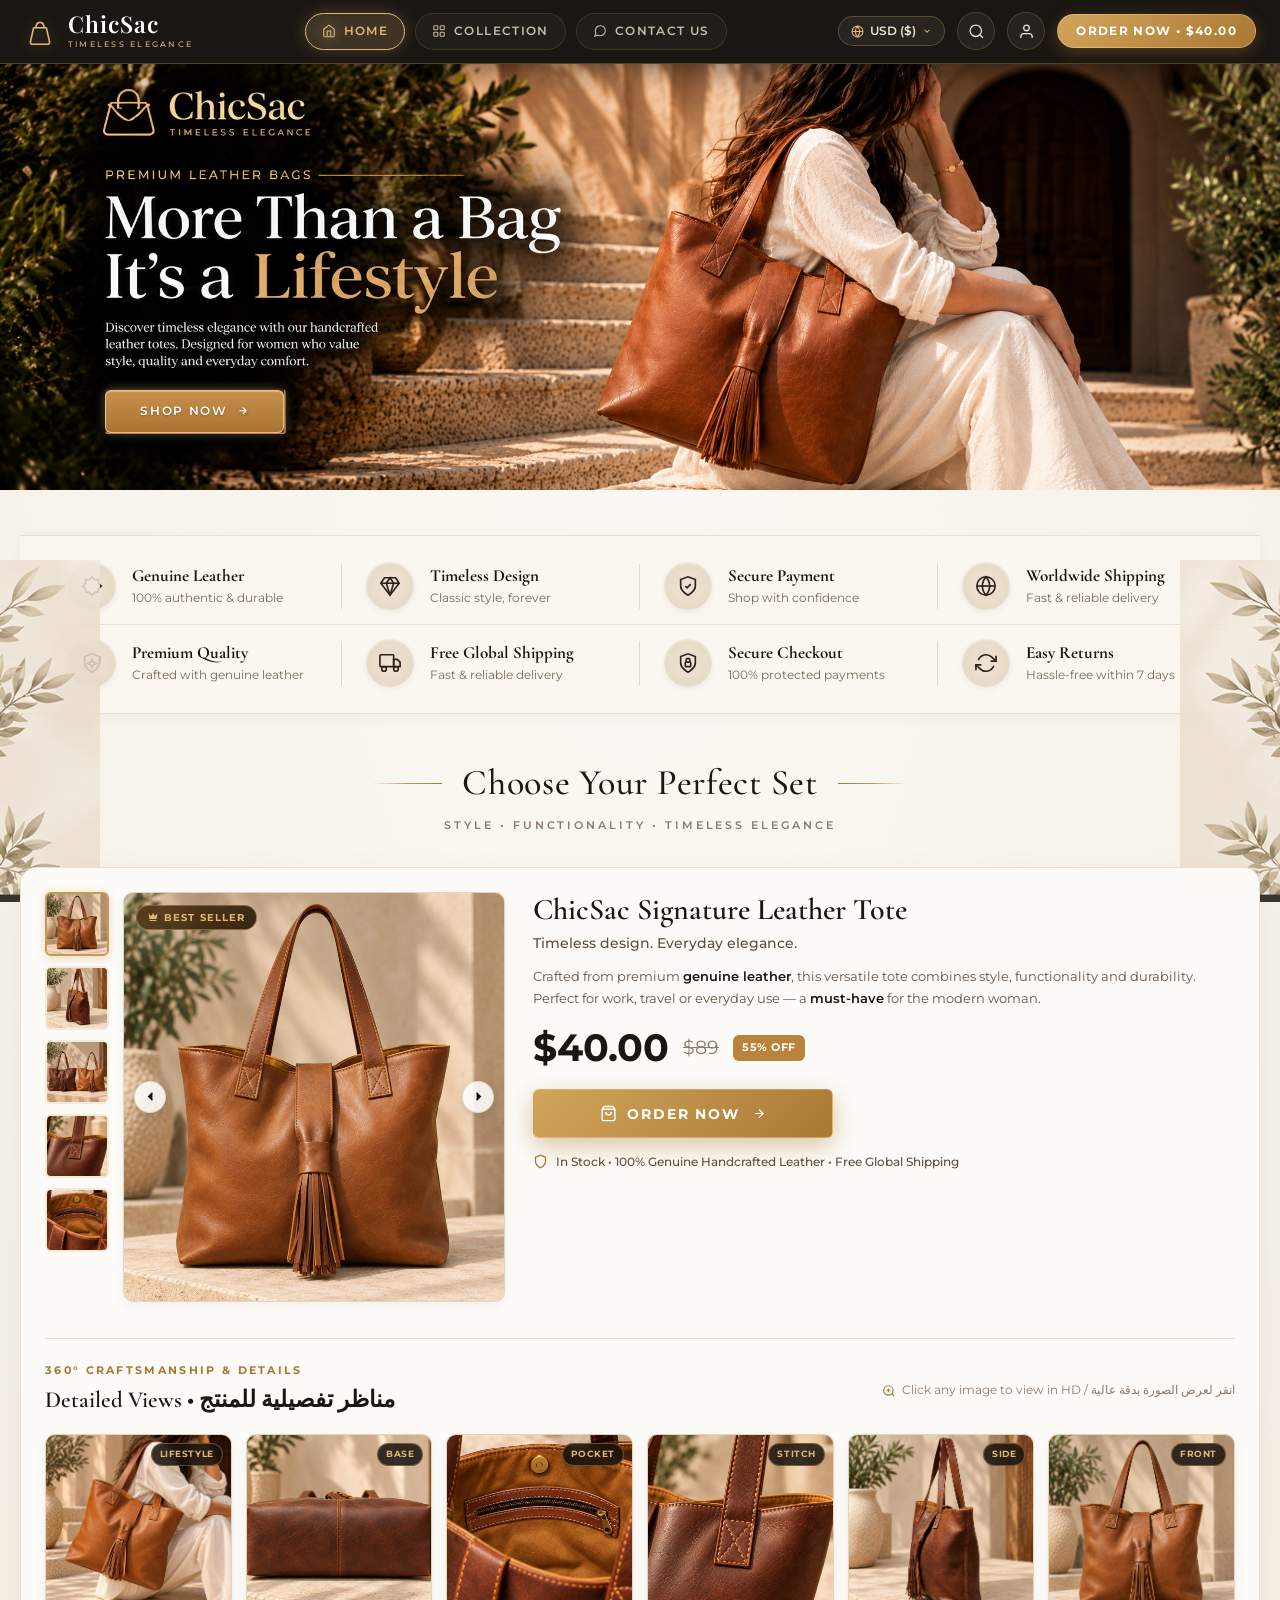
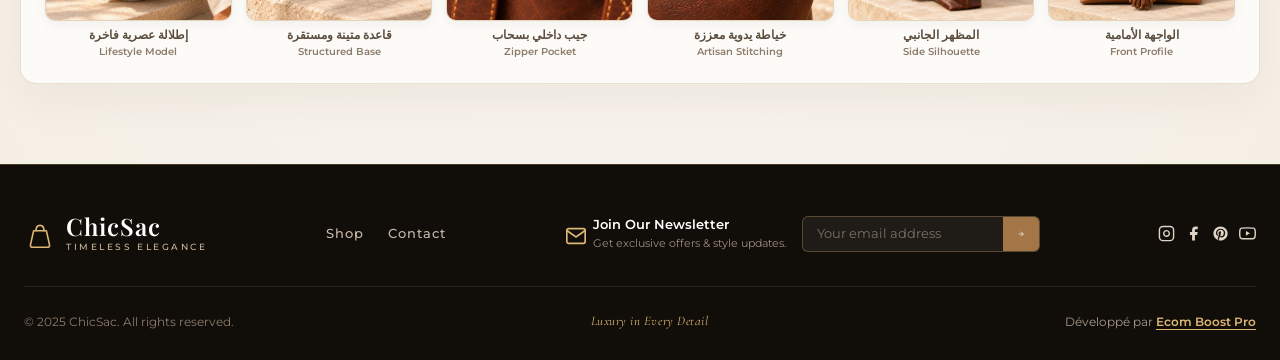
==== index.html @ 91bf0b3f "Remove cart icon, match original SHOP NOW button dimensions, and eliminate About from entire site" ====
<!DOCTYPE html>
<html lang="en">
<head>
  <meta charset="UTF-8">
  <meta name="viewport" content="width=device-width, initial-scale=1.0">
  <title>ChicSac — Timeless Elegance | Signature Leather Tote ($40)</title>
  <meta name="description" content="Discover timeless elegance with the ChicSac Signature Leather Tote for only $40. Handcrafted genuine leather, fast worldwide shipping, and premium luxury in every detail.">
  <link rel="stylesheet" href="css/style.css">
  <link rel="icon" href="data:image/svg+xml,<svg xmlns='http://www.w3.org/2000/svg' viewBox='0 0 24 24' fill='%23c69956'><path d='M16 11V7a4 4 0 0 0-8 0v4M5 9h14l1 12H4L5 9z'/></svg>">
</head>
<body>

  <!-- ==========================================
       ULTRA-LUXURIOUS TOP NAVIGATION BAR
       ========================================== -->
  <header class="luxury-top-navbar" id="luxury-top-navbar">
    <div class="navbar-inner-container">
      
      <!-- Left: Mobile Toggle & Brand Logo -->
      <div style="display: flex; align-items: center; gap: 14px;">
        <button type="button" class="nav-hamburger-btn" id="mobile-hamburger-btn" aria-label="Open Navigation Menu">
          <span></span>
          <span></span>
          <span></span>
        </button>

        <a href="index.html" class="nav-brand-wrap" aria-label="ChicSac - Home">
          <svg class="nav-brand-logo-svg" viewBox="0 0 40 40">
            <path d="M12 16 L8 34 C8 35.5 9 36.5 10.5 36.5 L29.5 36.5 C31 36.5 32 35.5 32 34 L28 16 Z" stroke-width="2" stroke-linejoin="round" />
            <path d="M15 16 C15 7, 25 7, 25 16" stroke-width="2" stroke-linecap="round" />
          </svg>
          <div class="nav-brand-text">
            <span class="nav-brand-title">ChicSac</span>
            <span class="nav-brand-subtitle">TIMELESS ELEGANCE</span>
          </div>
        </a>
      </div>

      <!-- Center: Main Navigation Links (Icon Tabs) -->
      <nav class="nav-menu-desktop" aria-label="Main Navigation">
        <a href="index.html" class="nav-tab-icon-item active" title="Home" aria-label="Home">
          <svg class="tab-icon-svg" viewBox="0 0 24 24"><path d="M3 9l9-7 9 7v11a2 2 0 0 1-2 2H5a2 2 0 0 1-2-2z"></path><polyline points="9 22 9 12 15 12 15 22"></polyline></svg>
          <span class="tab-icon-label">HOME</span>
        </a>
        <a href="#product-showcase" class="nav-tab-icon-item" title="Collection" aria-label="Collection">
          <svg class="tab-icon-svg" viewBox="0 0 24 24"><rect x="3" y="3" width="7" height="7" rx="1.5"></rect><rect x="14" y="3" width="7" height="7" rx="1.5"></rect><rect x="14" y="14" width="7" height="7" rx="1.5"></rect><rect x="3" y="14" width="7" height="7" rx="1.5"></rect></svg>
          <span class="tab-icon-label">COLLECTION</span>
        </a>
        <a href="contact.html" class="nav-tab-icon-item" title="Contact Us" aria-label="Contact Us">
          <svg class="tab-icon-svg" viewBox="0 0 24 24"><path d="M21 11.5a8.38 8.38 0 0 1-.9 3.8 8.5 8.5 0 0 1-7.6 4.7 8.38 8.38 0 0 1-3.8-.9L3 21l1.9-5.7a8.38 8.38 0 0 1-.9-3.8 8.5 8.5 0 0 1 4.7-7.6 8.38 8.38 0 0 1 3.8-.9h.5a8.48 8.48 0 0 1 8 8v.5z"></path></svg>
          <span class="tab-icon-label">CONTACT US</span>
        </a>
      </nav>

      <!-- Right: Utility Actions (All fully functioning) -->
      <div class="nav-actions-group">
        
        <!-- Currency Selector Dropdown -->
        <div class="currency-selector-wrap" id="currency-selector-container">
          <button type="button" class="currency-toggle-btn" id="currency-toggle-btn" aria-label="Select Currency">
            <svg viewBox="0 0 24 24"><circle cx="12" cy="12" r="10"></circle><line x1="2" y1="12" x2="22" y2="12"></line><path d="M12 2a15.3 15.3 0 0 1 4 10 15.3 15.3 0 0 1-4 10 15.3 15.3 0 0 1-4-10 15.3 15.3 0 0 1 4-10z"></path></svg>
            <span id="active-currency-text">USD ($)</span>
            <svg viewBox="0 0 24 24" style="width: 10px; height: 10px; stroke-width: 2.5;"><polyline points="6 9 12 15 18 9"></polyline></svg>
          </button>
          <div class="currency-dropdown-menu" id="currency-dropdown-menu">
            <button type="button" class="currency-option-item active" data-curr="USD" data-symbol="$" data-rate="1">
              <span>USD ($)</span>
              <span>$40.00</span>
            </button>
            <button type="button" class="currency-option-item" data-curr="EUR" data-symbol="€" data-rate="0.95">
              <span>EUR (€)</span>
              <span>€38.00</span>
            </button>
            <button type="button" class="currency-option-item" data-curr="GBP" data-symbol="£" data-rate="0.80">
              <span>GBP (£)</span>
              <span>£32.00</span>
            </button>
            <button type="button" class="currency-option-item" data-curr="AED" data-symbol="AED " data-rate="3.67">
              <span>AED (د.إ)</span>
              <span>150 AED</span>
            </button>
            <button type="button" class="currency-option-item" data-curr="SAR" data-symbol="SAR " data-rate="3.75">
              <span>SAR (ر.س)</span>
              <span>150 SAR</span>
            </button>
          </div>
        </div>

        <!-- Search Button -->
        <button type="button" class="nav-icon-btn" id="nav-search-btn" aria-label="Search Collection" title="Search Collection">
          <svg viewBox="0 0 24 24"><circle cx="11" cy="11" r="8"></circle><line x1="21" y1="21" x2="16.65" y2="16.65"></line></svg>
        </button>

        <!-- VIP Member / Account Button -->
        <button type="button" class="nav-icon-btn" id="nav-account-btn" aria-label="VIP Member Portal" title="VIP Member Portal">
          <svg viewBox="0 0 24 24"><path d="M20 21v-2a4 4 0 0 0-4-4H8a4 4 0 0 0-4 4v2"></path><circle cx="12" cy="7" r="4"></circle></svg>
        </button>

        <!-- Direct ORDER NOW CTA -->
        <button type="button" class="nav-cta-pill-btn" id="nav-order-cta-btn">
          <span>ORDER NOW &bull; <span class="nav-price-display">$40</span></span>
        </button>

      </div>
    </div>
  </header>

  <!-- ==========================================
       HERO & HEADER BANNER
       ========================================== -->
  <section class="hero-top-wrapper" id="hero-section">
    <!-- High-res Exact Reference Hero Display with Hotspots -->
    <div class="hero-banner-frame">
      <img src="assets/images/hero-banner.png?v=3" alt="ChicSac - More Than a Bag, It's a Lifestyle" class="hero-exact-img" id="hero-main-img">

      <!-- Interactive Hotspots Overlay -->
      <div class="hero-hotspots-container">
        
        <!-- Top Bar Hotspots -->
        <a href="index.html" class="hotspot hotspot-logo" aria-label="ChicSac Home"></a>
        <button type="button" class="hotspot hotspot-search" id="btn-search-trigger" aria-label="Search Collection"></button>
        <button type="button" class="hotspot hotspot-account" id="btn-account-trigger" aria-label="User Account"></button>
        <button type="button" class="hotspot hotspot-lang" id="lang-selector" aria-label="Language Selector"></button>

        <!-- Main CTA Button: Glowing Luxury Neon SHOP NOW Button (Matches exact original button size & proportions) -->
        <a href="#product-showcase" class="hero-neon-cta-btn" id="hero-shop-btn" aria-label="Shop Signature Leather Tote for $40">
          <span>SHOP NOW</span>
          <svg class="neon-btn-arrow" viewBox="0 0 24 24"><line x1="5" y1="12" x2="19" y2="12"></line><polyline points="12 5 19 12 12 19"></polyline></svg>
        </a>

        <!-- Carousel Nav Hotspots -->
        <button type="button" class="hotspot hotspot-prev" id="hero-prev" aria-label="Previous Hero Slide"></button>
        <button type="button" class="hotspot hotspot-next" id="hero-next" aria-label="Next Hero Slide"></button>

      </div>
    </div>

    <!-- Responsive Fallback for Mobile / Tablet (< 900px) -->
    <div class="hero-mobile-block">
      <!-- Mobile Top Bar -->
      <div class="mobile-top-bar">
        <div class="brand-logo-wrap">
          <svg class="logo-icon-svg" viewBox="0 0 40 40">
            <path d="M12 16 L8 34 C8 35.5 9 36.5 10.5 36.5 L29.5 36.5 C31 36.5 32 35.5 32 34 L28 16 Z" stroke-width="2" stroke-linejoin="round" />
            <path d="M15 16 C15 7, 25 7, 25 16" stroke-width="2" stroke-linecap="round" />
          </svg>
          <div class="brand-text-group">
            <span class="brand-name">ChicSac</span>
            <span class="brand-tagline">TIMELESS ELEGANCE</span>
          </div>
        </div>
        <button class="mobile-cart-btn" id="mobile-cart-trigger" aria-label="Cart">
          <svg viewBox="0 0 24 24" width="20" height="20" stroke="currentColor" fill="none" stroke-width="2">
            <path d="M6 2L3 6v14a2 2 0 0 0 2 2h14a2 2 0 0 0 2-2V6l-3-4z"></path>
            <line x1="3" y1="6" x2="21" y2="6"></line>
            <path d="M16 10a4 4 0 0 1-8 0"></path>
          </svg>
          <span class="mobile-cart-badge" id="mobile-cart-badge">0</span>
        </button>
      </div>

      <div class="mobile-hero-content">
        <span class="hero-badge-tag">PREMIUM LEATHER BAGS</span>
        <h1 class="hero-main-title">More Than a Bag<br>It's a <span>Lifestyle</span></h1>
        <p class="hero-description">Discover timeless elegance with our handcrafted leather totes. Designed for women who value style, quality and everyday comfort.</p>
        <a href="#product-showcase" class="hero-cta-btn">
          <span>SHOP NOW</span>
          <svg viewBox="0 0 24 24" fill="none" stroke="currentColor" width="16" height="16"><line x1="5" y1="12" x2="19" y2="12"></line><polyline points="12 5 19 12 12 19"></polyline></svg>
        </a>
      </div>
    </div>
  </section>

  <!-- ==========================================
       SECTION: CHOOSE YOUR PERFECT SET
       ========================================== -->
  <section class="product-section" id="product-showcase">
    
    <!-- 8 Trust Icons Showcase (Both Sets) Above Choose Your Perfect Set -->
    <div class="trust-bar-horizontal">
      <div class="trust-bar-grid">
        <!-- ROW 1: 4 Horizontal Strip Icons -->
        <!-- Item 1: Genuine Leather -->
        <div class="trust-col-item">
          <div class="trust-col-icon">
            <svg viewBox="0 0 24 24">
              <path d="M12 2L15 5H19V9L22 12L19 15V19H15L12 22L9 19H5V15L2 12L5 9V5H9L12 2Z"/>
            </svg>
          </div>
          <div class="trust-col-content">
            <span class="trust-col-title">Genuine Leather</span>
            <span class="trust-col-desc">100% authentic &amp; durable</span>
          </div>
        </div>

        <!-- Item 2: Timeless Design -->
        <div class="trust-col-item">
          <div class="trust-col-icon">
            <svg viewBox="0 0 24 24">
              <polygon points="6 3 18 3 22 9 12 22 2 9 6 3"/>
              <line x1="2" y1="9" x2="22" y2="9"/>
              <polyline points="12 22 8 9 12 3 16 9 12 22"/>
            </svg>
          </div>
          <div class="trust-col-content">
            <span class="trust-col-title">Timeless Design</span>
            <span class="trust-col-desc">Classic style, forever</span>
          </div>
        </div>

        <!-- Item 3: Secure Payment -->
        <div class="trust-col-item">
          <div class="trust-col-icon">
            <svg viewBox="0 0 24 24">
              <path d="M12 22s8-4 8-10V5l-8-3-8 3v7c0 6 8 10 8 10z"/>
              <path d="M9 12l2 2 4-4"/>
            </svg>
          </div>
          <div class="trust-col-content">
            <span class="trust-col-title">Secure Payment</span>
            <span class="trust-col-desc">Shop with confidence</span>
          </div>
        </div>

        <!-- Item 4: Worldwide Shipping -->
        <div class="trust-col-item">
          <div class="trust-col-icon">
            <svg viewBox="0 0 24 24">
              <circle cx="12" cy="12" r="10"/>
              <line x1="2" y1="12" x2="22" y2="12"/>
              <path d="M12 2a15.3 15.3 0 0 1 4 10 15.3 15.3 0 0 1-4 10 15.3 15.3 0 0 1-4-10 15.3 15.3 0 0 1 4-10z"/>
            </svg>
          </div>
          <div class="trust-col-content">
            <span class="trust-col-title">Worldwide Shipping</span>
            <span class="trust-col-desc">Fast &amp; reliable delivery</span>
          </div>
        </div>

        <!-- Divider line between Row 1 and Row 2 -->
        <div class="trust-bar-row-divider"></div>

        <!-- ROW 2: 4 Square Reference Icons -->
        <!-- Item 5: Premium Quality -->
        <div class="trust-col-item">
          <div class="trust-col-icon">
            <svg viewBox="0 0 24 24">
              <path d="M12 22s8-4 8-10V5l-8-3-8 3v7c0 6 8 10 8 10z"/>
              <path d="M12 8l1.5 3 3 1.5-3 1.5-1.5 3-1.5-3-3-1.5 3-1.5z"/>
            </svg>
          </div>
          <div class="trust-col-content">
            <span class="trust-col-title">Premium Quality</span>
            <span class="trust-col-desc">Crafted with genuine leather</span>
          </div>
        </div>

        <!-- Item 6: Free Global Shipping -->
        <div class="trust-col-item">
          <div class="trust-col-icon">
            <svg viewBox="0 0 24 24">
              <rect x="1" y="3" width="15" height="13" rx="1"/>
              <polygon points="16 8 20 8 23 11 23 16 16 16 16 8"/>
              <circle cx="5.5" cy="18.5" r="2.5"/>
              <circle cx="18.5" cy="18.5" r="2.5"/>
            </svg>
          </div>
          <div class="trust-col-content">
            <span class="trust-col-title">Free Global Shipping</span>
            <span class="trust-col-desc">Fast &amp; reliable delivery</span>
          </div>
        </div>

        <!-- Item 7: Secure Checkout -->
        <div class="trust-col-item">
          <div class="trust-col-icon">
            <svg viewBox="0 0 24 24">
              <path d="M12 22s8-4 8-10V5l-8-3-8 3v7c0 6 8 10 8 10z"/>
              <rect x="9" y="11" width="6" height="5" rx="1"/>
              <path d="M10 11V9a2 2 0 0 1 4 0v2"/>
            </svg>
          </div>
          <div class="trust-col-content">
            <span class="trust-col-title">Secure Checkout</span>
            <span class="trust-col-desc">100% protected payments</span>
          </div>
        </div>

        <!-- Item 8: Easy Returns -->
        <div class="trust-col-item">
          <div class="trust-col-icon">
            <svg viewBox="0 0 24 24">
              <polyline points="23 4 23 10 17 10"/>
              <polyline points="1 20 1 14 7 14"/>
              <path d="M3.51 9a9 9 0 0 1 14.85-3.36L23 10M1 14l4.64 4.36A9 9 0 0 0 20.49 15"/>
            </svg>
          </div>
          <div class="trust-col-content">
            <span class="trust-col-title">Easy Returns</span>
            <span class="trust-col-desc">Hassle-free within 7 days</span>
          </div>
        </div>

      </div>
    </div>

    <!-- Botanical Olive Branches Framing the Section -->
    <img src="assets/images/leaves-left.png" alt="" class="botanical-decor botanical-left" aria-hidden="true">
    <img src="assets/images/leaves-right.png" alt="" class="botanical-decor botanical-right" aria-hidden="true">

    <div class="section-container">
      
      <!-- Section Header -->
      <div class="section-header-wrap">
        <div class="section-title-line-group">
          <div class="gold-dec-line left"></div>
          <h2 class="section-title">Choose Your Perfect Set</h2>
          <div class="gold-dec-line right"></div>
        </div>
        <p class="section-subtitle-tag">STYLE • FUNCTIONALITY • TIMELESS ELEGANCE</p>
      </div>

      <!-- Main Showcase Container Box -->
      <div class="showcase-box" id="product-order">
        
        <!-- ==============================================
             COLUMN 1: PRODUCT GALLERY
             ============================================== -->
        <div class="gallery-column">
          <!-- Vertical Thumbnail Column (5 items) -->
          <div class="thumbnail-strip" id="thumbnail-strip">
            <div class="thumb-item active" data-img="assets/images/bag-front.jpg" data-index="0" title="Cognac Tan - Front View">
              <img src="assets/images/bag-front.jpg" alt="Front view of ChicSac Leather Tote">
            </div>
            <div class="thumb-item" data-img="assets/images/bag-side.jpg" data-index="1" title="Side Profile">
              <img src="assets/images/bag-side.jpg" alt="Side profile of ChicSac Leather Tote">
            </div>
            <div class="thumb-item" data-img="assets/images/bag-colors.jpg" data-index="2" title="Both Color Options">
              <img src="assets/images/bag-colors.jpg" alt="Vintage Brown &amp; Cognac Tan bags">
            </div>
            <div class="thumb-item" data-img="assets/images/bag-stitch-detail.jpg" data-index="3" title="Stitching Detail">
              <img src="assets/images/bag-stitch-detail.jpg" alt="Reinforced hand stitching detail">
            </div>
            <div class="thumb-item" data-img="assets/images/bag-interior-pocket.jpg" data-index="4" title="Interior Zipper Pocket">
              <img src="assets/images/bag-interior-pocket.jpg" alt="Interior compartment and zipper pocket">
            </div>
          </div>

          <!-- Main Product Display -->
          <div class="main-img-display-frame">
            <div class="best-seller-badge">
              <svg viewBox="0 0 24 24">
                <path d="M5 16L3 5l5.5 5L12 4l3.5 6L21 5l-2 11H5zm14 3c0 .6-.4 1-1 1H6c-.6 0-1-.4-1-1v-1h14v1z"/>
              </svg>
              <span>BEST SELLER</span>
            </div>

            <!-- Interactive Zoom / Lightbox Trigger -->
            <img src="assets/images/bag-front.jpg" alt="ChicSac Signature Leather Tote" class="main-product-img" id="main-product-image">

            <!-- Nav Arrows -->
            <button class="gallery-arrow-btn prev" id="gallery-prev" aria-label="Previous Photo">
              <svg viewBox="0 0 24 24"><polyline points="15 18 9 12 15 6"></polyline></svg>
            </button>
            <button class="gallery-arrow-btn next" id="gallery-next" aria-label="Next Photo">
              <svg viewBox="0 0 24 24"><polyline points="9 18 15 12 9 6"></polyline></svg>
            </button>

            <!-- Dots Indicator -->
            <div class="gallery-dots-bar" id="gallery-dots">
              <span class="gallery-dot active" data-index="0"></span>
              <span class="gallery-dot" data-index="1"></span>
              <span class="gallery-dot" data-index="2"></span>
              <span class="gallery-dot" data-index="3"></span>
              <span class="gallery-dot" data-index="4"></span>
            </div>
          </div>
        </div>

        <!-- ==============================================
             COLUMN 2: PRODUCT DETAILS & FEATURES
             ============================================== -->
        <div class="details-column">
          <h1 class="product-title">ChicSac Signature Leather Tote</h1>
          <p class="product-subtitle">Timeless design. Everyday elegance.</p>
          
          <p class="product-desc">
            Crafted from premium <strong>genuine leather</strong>, this versatile tote combines style, functionality and durability. Perfect for work, travel or everyday use — a <strong>must-have</strong> for the modern woman.
          </p>

          <!-- Price Row -->
          <div class="price-row-box">
            <span class="price-main" id="display-price">$40</span>
            <span class="price-original">$89</span>
            <span class="discount-pill">55% OFF</span>
          </div>

          <!-- Order CTA Button -->
          <button class="order-btn-primary" id="open-order-modal-btn">
            <svg viewBox="0 0 24 24">
              <path d="M6 2L3 6v14a2 2 0 0 0 2 2h14a2 2 0 0 0 2-2V6l-3-4z"></path>
              <line x1="3" y1="6" x2="21" y2="6"></line>
              <path d="M16 10a4 4 0 0 1-8 0"></path>
            </svg>
            <span>ORDER NOW</span>
            <svg viewBox="0 0 24 24" fill="none" stroke="currentColor" style="width: 14px; margin-left: 2px;">
              <line x1="5" y1="12" x2="19" y2="12"></line>
              <polyline points="12 5 19 12 12 19"></polyline>
            </svg>
          </button>

          <div class="order-reassurance-row">
            <svg viewBox="0 0 24 24" width="14" height="14" stroke="currentColor" fill="none" stroke-width="2"><path d="M12 22s8-4 8-10V5l-8-3-8 3v7c0 6 8 10 8 10z"></path></svg>
            <span>In Stock &bull; 100% Genuine Handcrafted Leather &bull; Free Global Shipping</span>
          </div>
        </div>

        <!-- ==============================================
             BOTTOM STRIP: 6 DETAILED VIEWS (RIGHT TO LEFT)
             ============================================== -->
        <div class="detailed-views-bottom-strip" id="detailed-views-strip">
          <div class="detailed-views-header">
            <div class="views-title-group">
              <span class="views-eyebrow">360° CRAFTSMANSHIP &amp; DETAILS</span>
              <h3 class="views-heading">Detailed Views &bull; مناظر تفصيلية للمنتج</h3>
            </div>
            <div class="views-instruction">
              <svg viewBox="0 0 24 24"><circle cx="11" cy="11" r="8"></circle><line x1="21" y1="21" x2="16.65" y2="16.65"></line><line x1="11" y1="8" x2="11" y2="14"></line><line x1="8" y1="11" x2="14" y2="11"></line></svg>
              <span>Click any image to view in HD / انقر لعرض الصورة بدقة عالية</span>
            </div>
          </div>

          <div class="detailed-views-grid" id="detailed-views-grid" dir="rtl">
            
            <!-- View 1: Front View (Rightmost in RTL) -->
            <div class="detail-view-card" data-img="assets/images/bag-front.jpg" data-title="Front View">
              <div class="detail-view-img-box">
                <img src="assets/images/bag-front.jpg" alt="ChicSac Front View" loading="lazy">
                <div class="detail-view-badge">Front</div>
                <div class="detail-hover-action">
                  <svg viewBox="0 0 24 24"><circle cx="11" cy="11" r="8"></circle><line x1="21" y1="21" x2="16.65" y2="16.65"></line><line x1="11" y1="8" x2="11" y2="14"></line><line x1="8" y1="11" x2="14" y2="11"></line></svg>
                </div>
              </div>
              <span class="detail-view-caption">الواجهة الأمامية<br><span style="font-size: 10px; color: var(--text-muted);">Front Profile</span></span>
            </div>

            <!-- View 2: Side Profile -->
            <div class="detail-view-card" data-img="assets/images/bag-side.jpg" data-title="Side Profile">
              <div class="detail-view-img-box">
                <img src="assets/images/bag-side.jpg" alt="ChicSac Side Profile" loading="lazy">
                <div class="detail-view-badge">Side</div>
                <div class="detail-hover-action">
                  <svg viewBox="0 0 24 24"><circle cx="11" cy="11" r="8"></circle><line x1="21" y1="21" x2="16.65" y2="16.65"></line><line x1="11" y1="8" x2="11" y2="14"></line><line x1="8" y1="11" x2="14" y2="11"></line></svg>
                </div>
              </div>
              <span class="detail-view-caption">المظهر الجانبي<br><span style="font-size: 10px; color: var(--text-muted);">Side Silhouette</span></span>
            </div>

            <!-- View 3: Reinforced Stitching -->
            <div class="detail-view-card" data-img="assets/images/bag-stitch-detail.jpg" data-title="Stitching Detail">
              <div class="detail-view-img-box">
                <img src="assets/images/bag-stitch-detail.jpg" alt="Reinforced Stitching Detail" loading="lazy">
                <div class="detail-view-badge">Stitch</div>
                <div class="detail-hover-action">
                  <svg viewBox="0 0 24 24"><circle cx="11" cy="11" r="8"></circle><line x1="21" y1="21" x2="16.65" y2="16.65"></line><line x1="11" y1="8" x2="11" y2="14"></line><line x1="8" y1="11" x2="14" y2="11"></line></svg>
                </div>
              </div>
              <span class="detail-view-caption">خياطة يدوية معززة<br><span style="font-size: 10px; color: var(--text-muted);">Artisan Stitching</span></span>
            </div>

            <!-- View 4: Interior Zipper Pocket -->
            <div class="detail-view-card" data-img="assets/images/bag-interior-pocket.jpg" data-title="Interior Pocket">
              <div class="detail-view-img-box">
                <img src="assets/images/bag-interior-pocket.jpg" alt="Interior Zipper Pocket" loading="lazy">
                <div class="detail-view-badge">Pocket</div>
                <div class="detail-hover-action">
                  <svg viewBox="0 0 24 24"><circle cx="11" cy="11" r="8"></circle><line x1="21" y1="21" x2="16.65" y2="16.65"></line><line x1="11" y1="8" x2="11" y2="14"></line><line x1="8" y1="11" x2="14" y2="11"></line></svg>
                </div>
              </div>
              <span class="detail-view-caption">جيب داخلي بسحاب<br><span style="font-size: 10px; color: var(--text-muted);">Zipper Pocket</span></span>
            </div>

            <!-- View 5: Solid Structured Bottom -->
            <div class="detail-view-card" data-img="assets/images/bag-bottom.jpg" data-title="Structured Bottom">
              <div class="detail-view-img-box">
                <img src="assets/images/bag-bottom.jpg" alt="ChicSac Structured Bottom Base" loading="lazy">
                <div class="detail-view-badge">Base</div>
                <div class="detail-hover-action">
                  <svg viewBox="0 0 24 24"><circle cx="11" cy="11" r="8"></circle><line x1="21" y1="21" x2="16.65" y2="16.65"></line><line x1="11" y1="8" x2="11" y2="14"></line><line x1="8" y1="11" x2="14" y2="11"></line></svg>
                </div>
              </div>
              <span class="detail-view-caption">قاعدة متينة ومستقرة<br><span style="font-size: 10px; color: var(--text-muted);">Structured Base</span></span>
            </div>

            <!-- View 6: Lifestyle on Model (Leftmost in RTL) -->
            <div class="detail-view-card" data-img="assets/images/bag-model-stairs.jpg" data-title="Lifestyle Look">
              <div class="detail-view-img-box">
                <img src="assets/images/bag-model-stairs.jpg" alt="Model wearing ChicSac" loading="lazy">
                <div class="detail-view-badge">Lifestyle</div>
                <div class="detail-hover-action">
                  <svg viewBox="0 0 24 24"><circle cx="11" cy="11" r="8"></circle><line x1="21" y1="21" x2="16.65" y2="16.65"></line><line x1="11" y1="8" x2="11" y2="14"></line><line x1="8" y1="11" x2="14" y2="11"></line></svg>
                </div>
              </div>
              <span class="detail-view-caption">إطلالة عصرية فاخرة<br><span style="font-size: 10px; color: var(--text-muted);">Lifestyle Model</span></span>
            </div>

          </div>
        </div>

      </div>
    </div>
  </section>

  <!-- ==========================================
       SITE FOOTER
       ========================================== -->
  <footer class="site-footer">
    <div class="footer-top-container">
      
      <!-- Logo in Footer -->
      <div class="brand-logo-wrap">
        <svg class="logo-icon-svg" viewBox="0 0 40 40">
          <path d="M12 16 L8 34 C8 35.5 9 36.5 10.5 36.5 L29.5 36.5 C31 36.5 32 35.5 32 34 L28 16 Z" stroke-width="2" stroke-linejoin="round" />
          <path d="M15 16 C15 7, 25 7, 25 16" stroke-width="2" stroke-linecap="round" />
        </svg>
        <div class="brand-text-group">
          <span class="brand-name">ChicSac</span>
          <span class="brand-tagline">TIMELESS ELEGANCE</span>
        </div>
      </div>

      <!-- Center Links -->
      <nav class="footer-nav" aria-label="Footer Navigation">
        <a href="#product-showcase" class="footer-link">Shop</a>
        <a href="contact.html" class="footer-link">Contact</a>
      </nav>

      <!-- Newsletter Signup -->
      <div class="footer-newsletter-wrap">
        <div class="newsletter-info">
          <div class="newsletter-icon">
            <svg viewBox="0 0 24 24"><path d="M4 4h16c1.1 0 2 .9 2 2v12c0 1.1-.9 2-2 2H4c-1.1 0-2-.9-2-2V6c0-1.1.9-2 2-2z"></path><polyline points="22,6 12,13 2,6"></polyline></svg>
          </div>
          <div class="newsletter-text">
            <span class="newsletter-title">Join Our Newsletter</span>
            <span class="newsletter-sub">Get exclusive offers &amp; style updates.</span>
          </div>
        </div>
        <form class="newsletter-form" id="newsletter-form" onsubmit="return false;">
          <input type="email" placeholder="Your email address" class="newsletter-input" required id="newsletter-email">
          <button type="submit" class="newsletter-submit-btn" aria-label="Subscribe to newsletter">
            <svg viewBox="0 0 24 24" fill="none"><line x1="5" y1="12" x2="19" y2="12"></line><polyline points="12 5 19 12 12 19"></polyline></svg>
          </button>
        </form>
      </div>

      <!-- Social Media Links -->
      <div class="footer-social-links">
        <a href="#" class="social-icon-btn" aria-label="Instagram">
          <svg viewBox="0 0 24 24"><rect x="2" y="2" width="20" height="20" rx="5" ry="5" fill="none" stroke="currentColor" stroke-width="2"></rect><path d="M16 11.37A4 4 0 1 1 12.63 8 4 4 0 0 1 16 11.37z" fill="none" stroke="currentColor" stroke-width="2"></path><line x1="17.5" y1="6.5" x2="17.51" y2="6.5" stroke="currentColor" stroke-width="2"></line></svg>
        </a>
        <a href="#" class="social-icon-btn" aria-label="Facebook">
          <svg viewBox="0 0 24 24"><path d="M18 2h-3a5 5 0 0 0-5 5v3H7v4h3v8h4v-8h3l1-4h-4V7a1 1 0 0 1 1-1h3z"></path></svg>
        </a>
        <a href="#" class="social-icon-btn" aria-label="Pinterest">
          <svg viewBox="0 0 24 24"><path d="M12 2C6.48 2 2 6.48 2 12c0 4.24 2.65 7.86 6.4 9.3-.09-.78-.17-1.98.04-2.83.19-.77 1.25-5.32 1.25-5.32s-.32-.64-.32-1.58c0-1.48.86-2.59 1.93-2.59.91 0 1.35.68 1.35 1.5 0 .91-.58 2.28-.88 3.55-.25 1.06.53 1.92 1.57 1.92 1.89 0 3.34-1.99 3.34-4.87 0-2.54-1.83-4.32-4.44-4.32-3.03 0-4.8 2.27-4.8 4.62 0 .91.35 1.89.79 2.42.09.11.1.2.07.31-.08.31-.25 1.02-.28 1.16-.04.19-.15.23-.34.14-1.27-.59-2.07-2.45-2.07-3.94 0-3.21 2.33-6.16 6.73-6.16 3.53 0 6.28 2.52 6.28 5.88 0 3.51-2.21 6.33-5.28 6.33-1.03 0-2-.54-2.33-1.17l-.64 2.43c-.23.89-.86 2-1.28 2.69.96.3 1.98.46 3.03.46 5.52 0 10-4.48 10-10S17.52 2 12 2z"></path></svg>
        </a>
        <a href="#" class="social-icon-btn" aria-label="YouTube">
          <svg viewBox="0 0 24 24"><path d="M22.54 6.42a2.78 2.78 0 0 0-1.94-2C18.88 4 12 4 12 4s-6.88 0-8.6.46a2.78 2.78 0 0 0-1.94 2A29 29 0 0 0 1 11.75a29 29 0 0 0 .46 5.33A2.78 2.78 0 0 0 3.4 19c1.72.46 8.6.46 8.6.46s6.88 0 8.6-.46a2.78 2.78 0 0 0 1.94-2 29 29 0 0 0 .46-5.25 29 29 0 0 0-.46-5.33z" fill="none" stroke="currentColor" stroke-width="2"></path><polygon points="9.75 15.02 15.5 11.75 9.75 8.48 9.75 15.02" fill="currentColor"></polygon></svg>
        </a>
      </div>

    </div>

    <!-- Bottom Copyright -->
    <div class="footer-bottom-container">
      <span>&copy; 2025 ChicSac. All rights reserved.</span>
      <span class="footer-luxury-tag">Luxury in Every Detail</span>
      <span class="footer-dev-credit">Développé par <a href="https://wa.me/212642394756" target="_blank" rel="noopener noreferrer">Ecom Boost Pro</a></span>
    </div>
  </footer>

  <!-- ==========================================
       ORDER MODAL / FAST CHECKOUT
       ========================================== -->
  <div class="modal-overlay" id="order-modal-overlay">
    <div class="order-modal-window">
      <button class="modal-close-btn" id="close-order-modal-btn" aria-label="Close Order Modal">&times;</button>
      
      <!-- Order Form View -->
      <div id="order-form-container">
        <div class="modal-header-block">
          <h3 class="modal-title">Complete Your Order</h3>
          <p class="modal-subtitle">Special Introductory Price: $40 with Free Worldwide Delivery</p>
        </div>

        <!-- Product Preview Box -->
        <div class="modal-product-summary">
          <img src="assets/images/bag-front.jpg" alt="Selected Bag" class="modal-product-thumb" id="modal-bag-thumb">
          <div class="modal-product-meta">
            <div class="modal-meta-title">ChicSac Signature Leather Tote</div>
            <div class="modal-meta-price">$40 <span style="font-size: 12px; color: #8c7c6c; text-decoration: line-through;">$89</span></div>
            <div style="font-size: 11.5px; color: #2e7d32; font-weight: 600; margin-top: 2px;">In Stock &amp; Ready to Ship</div>
          </div>
        </div>

        <form id="order-form">
          <!-- Color Selection -->
          <div class="order-form-group">
            <label class="form-label">Select Color</label>
            <div class="color-options-row">
              <button type="button" class="color-option-btn selected" data-color="Cognac Tan" data-img="assets/images/bag-front.jpg">
                <span class="color-swatch-circle tan"></span>
                <span>Cognac Tan</span>
              </button>
              <button type="button" class="color-option-btn" data-color="Vintage Brown" data-img="assets/images/bag-colors.jpg">
                <span class="color-swatch-circle brown"></span>
                <span>Vintage Brown</span>
              </button>
            </div>
          </div>

          <!-- Quantity Selection -->
          <div class="order-form-group">
            <label class="form-label">Quantity</label>
            <div class="quantity-picker-row">
              <button type="button" class="qty-btn" id="qty-minus">&minus;</button>
              <span class="qty-display" id="qty-value">1</span>
              <button type="button" class="qty-btn" id="qty-plus">&plus;</button>
            </div>
          </div>

          <!-- Recipient Name -->
          <div class="order-form-group">
            <label class="form-label" for="customer-name">Full Name</label>
            <input type="text" id="customer-name" class="form-input-field" placeholder="e.g. Sarah Jenkins" required>
          </div>

          <!-- Recipient Phone / WhatsApp -->
          <div class="order-form-group">
            <label class="form-label" for="customer-phone">Phone / WhatsApp Number</label>
            <input type="tel" id="customer-phone" class="form-input-field" placeholder="e.g. +1 (555) 234-5678" required>
          </div>

          <!-- Delivery Address -->
          <div class="order-form-group">
            <label class="form-label" for="customer-address">Delivery Address &amp; City</label>
            <input type="text" id="customer-address" class="form-input-field" placeholder="Street, Apartment, City, Postal Code" required>
          </div>

          <!-- Payment Option -->
          <div class="order-form-group">
            <label class="form-label">Payment Method</label>
            <select class="form-select-field" id="payment-method">
              <option value="cod">Cash on Delivery (Pay when you receive)</option>
              <option value="card">Credit / Debit Card (100% Encrypted)</option>
              <option value="applepay">Apple Pay / Google Pay</option>
            </select>
          </div>

          <!-- Order Summary Breakdown -->
          <div class="order-cost-breakdown">
            <div class="cost-row">
              <span>Item Subtotal:</span>
              <span id="summary-subtotal">$40.00</span>
            </div>
            <div class="cost-row">
              <span>Worldwide Shipping:</span>
              <span style="color: #2e7d32; font-weight: 600;">FREE</span>
            </div>
            <div class="cost-row total-row">
              <span>Total Amount:</span>
              <span id="summary-total" style="color: var(--primary-gold-dark);">$40.00</span>
            </div>
          </div>

          <!-- Confirm Button -->
          <button type="submit" class="submit-order-btn" id="submit-order-btn">
            CONFIRM ORDER ($40.00)
          </button>
        </form>
      </div>

      <!-- Success Pane -->
      <div class="order-success-pane" id="order-success-pane">
        <div class="order-success-icon">
          <svg viewBox="0 0 24 24" fill="none"><path d="M20 6L9 17l-5-5"></path></svg>
        </div>
        <h3 class="modal-title" style="color: #1e874b;">Order Confirmed!</h3>
        <p style="font-size: 14px; color: #5c4e3f; margin: 8px 0 16px;">
          Thank you for choosing ChicSac. Your Signature Leather Tote is being prepared with utmost care.
        </p>
        <div style="background: #f7f2ea; padding: 14px; border-radius: 8px; margin-bottom: 20px; font-size: 13px; text-align: left;">
          <div><strong>Order Reference:</strong> <span id="success-order-id">#CS-98421</span></div>
          <div><strong>Estimated Delivery:</strong> 3 &ndash; 5 Business Days</div>
          <div><strong>Free Shipping:</strong> Included</div>
        </div>
        <button type="button" class="order-btn-primary" id="btn-done-order" style="width: 100%; max-width: none;">
          CONTINUE BROWSING
        </button>
      </div>

    </div>
  </div>

  <!-- ==========================================
       HD IMAGE LIGHTBOX MODAL
       ========================================== -->
  <div class="lightbox-modal" id="lightbox-modal">
    <button class="lightbox-close-btn" id="close-lightbox-btn" aria-label="Close Preview">&times;</button>
    <div class="lightbox-img-wrap">
      <img src="assets/images/bag-front.jpg" alt="Enlarged ChicSac View" id="lightbox-img">
    </div>
  </div>

  <!-- Notification Toast -->
  <div class="toast-msg" id="toast-msg">
    <svg width="18" height="18" viewBox="0 0 24 24" fill="none" stroke="#dfb775" stroke-width="2.2"><path d="M22 11.08V12a10 10 0 1 1-5.93-9.14"></path><polyline points="22 4 12 14.01 9 11.01"></polyline></svg>
    <span id="toast-text">Thank you! Your action was recorded.</span>
  </div>

  <!-- ==========================================
       SEARCH OVERLAY MODAL
       ========================================== -->
  <div class="modal-luxury-backdrop" id="search-modal-backdrop">
    <div class="search-modal-box" id="search-modal-box">
      <button class="modal-close-btn" id="close-search-modal" aria-label="Close Search">&times;</button>
      
      <div style="display: flex; align-items: center; gap: 8px;">
        <span class="views-eyebrow">CHICSAC CATALOG</span>
      </div>
      <h3 style="font-family: var(--font-serif); font-size: 24px; margin-top: 4px;">Search Our Collection</h3>
      
      <div class="search-input-wrapper">
        <svg viewBox="0 0 24 24"><circle cx="11" cy="11" r="8"></circle><line x1="21" y1="21" x2="16.65" y2="16.65"></line></svg>
        <input type="text" class="search-main-input" id="search-keyword-input" placeholder="Type a keyword (e.g. tote, brown, cognac, leather, $40)..." autocomplete="off">
      </div>

      <div class="search-tags-row">
        <span class="search-tags-label">Quick Search:</span>
        <button type="button" class="search-tag-chip" data-search="Signature Tote">Signature Tote</button>
        <button type="button" class="search-tag-chip" data-search="Cognac Tan">Cognac Tan</button>
        <button type="button" class="search-tag-chip" data-search="Vintage Brown">Vintage Brown</button>
        <button type="button" class="search-tag-chip" data-search="Genuine Leather">Genuine Leather</button>
      </div>

      <div class="search-results-list" id="search-results-list">
        <!-- Result 1 -->
        <div class="search-result-item" data-target="product-showcase" data-color="Cognac Tan" data-img="assets/images/bag-front.jpg">
          <img src="assets/images/bag-front.jpg" alt="Cognac Tan Tote" class="search-item-thumb">
          <div class="search-item-info">
            <div class="search-item-title">ChicSac Signature Leather Tote — Cognac Tan</div>
            <div class="search-item-desc">Handcrafted genuine leather • Everyday luxury tote</div>
          </div>
          <div class="search-item-price">$40</div>
        </div>

        <!-- Result 2 -->
        <div class="search-result-item" data-target="product-showcase" data-color="Vintage Brown" data-img="assets/images/bag-colors.jpg">
          <img src="assets/images/bag-colors.jpg" alt="Vintage Brown Tote" class="search-item-thumb">
          <div class="search-item-info">
            <div class="search-item-title">ChicSac Signature Leather Tote — Vintage Brown</div>
            <div class="search-item-desc">Deep rich patina leather • Zipper compartment</div>
          </div>
          <div class="search-item-price">$40</div>
        </div>
      </div>
    </div>
  </div>

  <!-- ==========================================
       VIP MEMBER & ORDER TRACKING MODAL
       ========================================== -->
  <div class="modal-luxury-backdrop" id="account-modal-backdrop">
    <div class="account-modal-card">
      <button class="modal-close-btn" id="close-account-modal" aria-label="Close VIP Portal">&times;</button>
      
      <div class="account-header-center">
        <div class="account-vip-crest">
          <svg viewBox="0 0 24 24"><path d="M12 2L15 8H21L16.5 12L18.5 18L12 14L5.5 18L7.5 12L3 8H9L12 2Z"></path></svg>
        </div>
        <h3 style="font-family: var(--font-serif); font-size: 24px; margin-bottom: 2px;">ChicSac VIP Concierge</h3>
        <p style="font-size: 12px; color: var(--text-muted);">Priority assistance, VIP discounts &amp; order tracking</p>
      </div>

      <div class="account-tabs-row">
        <button type="button" class="account-tab-btn active" id="tab-vip-signin">VIP Member Sign In</button>
        <button type="button" class="account-tab-btn" id="tab-order-track">Track Order</button>
      </div>

      <!-- Tab Content: VIP Sign In -->
      <div id="pane-vip-signin">
        <div class="vip-perk-pill">
          <span class="vip-perk-badge">VIP REWARD</span>
          <span>Use code <strong>CHIC10</strong> for extra 10% off &amp; free worldwide delivery!</span>
        </div>
        <form id="vip-auth-form" onsubmit="return false;">
          <div class="order-form-group">
            <label class="form-label" for="vip-user-email">VIP Member Email</label>
            <input type="email" id="vip-user-email" class="form-input-field" placeholder="your-email@example.com" required>
          </div>
          <div class="order-form-group">
            <label class="form-label" for="vip-user-password">Password / Secret PIN</label>
            <input type="password" id="vip-user-password" class="form-input-field" placeholder="••••••••" required>
          </div>
          <button type="submit" class="order-btn-primary" style="width: 100%; max-width: none;" id="btn-vip-login-submit">
            ENTER VIP CONCIERGE
          </button>
        </form>
      </div>

      <!-- Tab Content: Track Order -->
      <div id="pane-order-track" style="display: none;">
        <form id="track-shipment-form" onsubmit="return false;">
          <div class="order-form-group">
            <label class="form-label" for="track-shipment-id">Order Reference #</label>
            <input type="text" id="track-shipment-id" class="form-input-field" placeholder="e.g. #CS-98421" required>
          </div>
          <button type="submit" class="order-btn-primary" style="width: 100%; max-width: none;" id="btn-track-submit">
            TRACK SHIPMENT
          </button>
        </form>
        <div id="tracking-result-box" style="display: none; margin-top: 16px; background: rgba(255,255,255,0.06); padding: 14px; border-radius: 8px; border: 1px solid rgba(223,183,117,0.3); font-size: 12.5px;">
          <div style="color: #4ade80; font-weight: 700; margin-bottom: 4px;">● In Transit — On Schedule</div>
          <div style="color: #eae1d5;">Carrier: DHL Worldwide Express</div>
          <div style="color: var(--text-muted); font-size: 11.5px; margin-top: 4px;">Estimated Arrival: 3 Business Days</div>
        </div>
      </div>
    </div>
  </div>

  <!-- ==========================================
       CART SLIDE-OUT DRAWER
       ========================================== -->
  <div class="cart-drawer-overlay" id="cart-drawer-overlay">
    <div class="cart-drawer-backdrop" id="cart-drawer-backdrop"></div>
    <div class="cart-drawer-panel">
      <div class="cart-drawer-header">
        <div class="cart-header-title-wrap">
          <svg viewBox="0 0 24 24"><path d="M6 2L3 6v14a2 2 0 0 0 2 2h14a2 2 0 0 0 2-2V6l-3-4z"></path><line x1="3" y1="6" x2="21" y2="6"></line><path d="M16 10a4 4 0 0 1-8 0"></path></svg>
          <h3>Shopping Bag (<span id="drawer-items-count">1</span>)</h3>
        </div>
        <button type="button" class="cart-drawer-close" id="close-cart-drawer-btn" aria-label="Close Cart">&times;</button>
      </div>

      <!-- Free Worldwide Shipping Progress -->
      <div class="cart-free-shipping-bar">
        <div class="free-shipping-text">
          <span>Worldwide Express Delivery: <strong>FREE</strong></span>
          <span style="background: rgba(74,222,128,0.2); color: #4ade80; padding: 2px 7px; border-radius: 4px; font-weight: 700; font-size: 10px;">100% UNLOCKED</span>
        </div>
        <div class="free-shipping-progress">
          <div class="free-shipping-fill" style="width: 100%;"></div>
        </div>
      </div>

      <!-- Cart Item Container -->
      <div class="cart-items-container">
        <div class="cart-drawer-item">
          <img src="assets/images/bag-front.jpg" alt="ChicSac Tote" class="drawer-item-img" id="drawer-product-img">
          <div class="drawer-item-details">
            <div class="drawer-item-header">
              <h4 class="drawer-item-title">ChicSac Signature Leather Tote</h4>
              <button type="button" class="drawer-remove-item" id="drawer-remove-item-btn" title="Remove">&times;</button>
            </div>
            <div class="drawer-item-color">Color: <strong id="drawer-product-color">Cognac Tan</strong></div>
            <div class="drawer-item-price-row">
              <div>
                <span class="drawer-price" id="drawer-item-price">$40.00</span>
                <span class="drawer-original-price">$89.00</span>
              </div>
              <div class="drawer-qty-stepper">
                <button type="button" class="drawer-qty-btn" id="drawer-minus-btn">&minus;</button>
                <span class="drawer-qty-val" id="drawer-qty-val">1</span>
                <button type="button" class="drawer-qty-btn" id="drawer-plus-btn">&plus;</button>
              </div>
            </div>
          </div>
        </div>
      </div>

      <!-- Promo Code Box -->
      <div class="cart-promo-box">
        <input type="text" class="promo-input" id="drawer-promo-input" placeholder="Promo code (e.g. CHIC10)">
        <button type="button" class="promo-apply-btn" id="drawer-promo-apply-btn">Apply</button>
      </div>
      <div id="drawer-promo-msg" style="display: none; padding: 0 24px 8px; font-size: 11.5px; color: #4ade80;"></div>

      <!-- Drawer Footer & Checkout -->
      <div class="cart-drawer-footer">
        <div class="cart-summary-row">
          <span>Subtotal</span>
          <span id="drawer-subtotal-val">$40.00</span>
        </div>
        <div class="cart-summary-row">
          <span>Worldwide Shipping</span>
          <span style="color: #4ade80; font-weight: 600;">FREE</span>
        </div>
        <div class="cart-summary-row total-row">
          <span>Estimated Total</span>
          <span id="drawer-total-val">$40.00</span>
        </div>
        <button type="button" class="drawer-checkout-btn" id="drawer-checkout-btn">
          <span>CHECKOUT NOW (<span id="drawer-btn-price">$40.00</span>)</span>
          <svg viewBox="0 0 24 24"><line x1="5" y1="12" x2="19" y2="12"></line><polyline points="12 5 19 12 12 19"></polyline></svg>
        </button>
        <div class="drawer-trust-seal">
          <svg viewBox="0 0 24 24"><path d="M12 22s8-4 8-10V5l-8-3-8 3v7c0 6 8 10 8 10z"></path></svg>
          <span>256-Bit Encrypted &bull; 7-Day Hassle-Free Returns</span>
        </div>
      </div>
    </div>
  </div>

  <!-- ==========================================
       CRAFTSMANSHIP STORY MODAL
       ========================================== -->
  <div class="modal-luxury-backdrop" id="craftsmanship-modal-backdrop">
    <div class="craft-modal-card">
      <button class="modal-close-btn" id="close-craftsmanship-modal" aria-label="Close Craftsmanship">&times;</button>
      <div style="text-align: center; margin-bottom: 16px;">
        <span class="views-eyebrow">THE CHICSAC HERITAGE</span>
        <h3 style="font-family: var(--font-serif); font-size: 26px; color: #fff; margin-top: 4px;">Artisan Craftsmanship</h3>
        <p style="font-size: 12.5px; color: var(--text-muted); max-width: 440px; margin: 6px auto 0;">
          Every ChicSac tote is handcrafted by seasoned master artisans using full-grain leather chosen for its supple feel and resilience.
        </p>
      </div>

      <div class="craft-feature-grid">
        <div class="craft-feature-item">
          <h4>100% Genuine Leather</h4>
          <p>Carefully selected full-grain hides develop a richer, unique patina with each year of wear.</p>
        </div>
        <div class="craft-feature-item">
          <h4>Reinforced X-Stitching</h4>
          <p>Handles and load-bearing joints are hand-stitched with waxed bonded nylon thread for a lifetime of use.</p>
        </div>
        <div class="craft-feature-item">
          <h4>Antique Brass Hardware</h4>
          <p>Custom-cast zippers and hardware resist tarnishing and glide effortlessly with every use.</p>
        </div>
        <div class="craft-feature-item">
          <h4>Structured Base</h4>
          <p>Solid dual-layer bottom construction keeps your tote standing upright wherever you place it.</p>
        </div>
      </div>

      <button type="button" class="order-btn-primary" style="width: 100%; max-width: none;" id="btn-craftsmanship-shop">
        SHOP THE SIGNATURE TOTE ($40)
      </button>
    </div>
  </div>

  <!-- ==========================================
       MOBILE NAVIGATION DRAWER
       ========================================== -->
  <div class="mobile-nav-drawer" id="mobile-nav-drawer">
    <div class="mobile-nav-backdrop" id="mobile-nav-backdrop"></div>
    <div class="mobile-nav-panel">
      <div style="display: flex; align-items: center; justify-content: space-between;">
        <div class="brand-text-group">
          <span class="brand-name">ChicSac</span>
          <span class="brand-tagline">TIMELESS ELEGANCE</span>
        </div>
        <button type="button" class="cart-drawer-close" id="close-mobile-nav-btn">&times;</button>
      </div>

      <div class="mobile-nav-links">
        <a href="index.html" class="mobile-nav-link active">Home</a>
        <a href="#product-showcase" class="mobile-nav-link">Collection ($40)</a>
        <button type="button" class="mobile-nav-link" id="mobile-craft-link" style="background: none; border: none; text-align: left; padding: 0; width: 100%; font-family: inherit;">Craftsmanship</button>
        <a href="contact.html" class="mobile-nav-link">Contact Us</a>
      </div>

      <div style="margin-top: auto; display: flex; flex-direction: column; gap: 12px;">
        <button type="button" class="order-btn-primary" id="mobile-drawer-order-btn" style="width: 100%; max-width: none;">
          ORDER NOW &bull; $40
        </button>
        <div style="font-size: 11px; color: var(--text-muted); text-align: center;">
          Free Worldwide Shipping &bull; 7-Day Guarantee
        </div>
      </div>
    </div>
  </div>

  <script src="js/app.js"></script>
</body>
</html>
---- css/style.css ----
/* ChicSac - Timeless Elegance Stylesheet */
@import url('https://fonts.googleapis.com/css2?family=Cormorant+Garamond:ital,wght@0,400;0,500;0,600;0,700;1,400;1,600&family=Montserrat:wght@300;400;500;600;700&family=Playfair+Display:ital,wght@0,400;0,500;0,600;0,700;1,400&display=swap');

:root {
  /* Color Palette */
  --bg-dark: #16110d;
  --bg-dark-surface: #1e1712;
  --bg-cream: #f6f1eb;
  --bg-cream-card: #fdfbf8;
  --bg-cream-surface: #f4eee5;
  
  --primary-gold: #c69956;
  --primary-gold-light: #dfb775;
  --primary-gold-dark: #a87935;
  --gold-gradient: linear-gradient(135deg, #d3a45c 0%, #a97933 100%);
  --gold-gradient-hover: linear-gradient(135deg, #e0b46f 0%, #b8863f 100%);
  --gold-glow: rgba(198, 153, 86, 0.4);

  --text-dark: #1c1611;
  --text-brown: #5c4e3f;
  --text-muted: #8c7c6c;
  --text-light: #f5efe6;
  --text-light-muted: #cbb89d;
  
  --border-light: rgba(198, 153, 86, 0.25);
  --border-subtle: #eae1d5;
  --badge-discount: #ba833c;
  
  --font-serif: 'Cormorant Garamond', 'Playfair Display', Georgia, serif;
  --font-display: 'Playfair Display', 'Cormorant Garamond', Georgia, serif;
  --font-sans: 'Montserrat', -apple-system, BlinkMacSystemFont, "Segoe UI", Roboto, sans-serif;
  
  --shadow-sm: 0 4px 12px rgba(35, 25, 15, 0.05);
  --shadow-md: 0 10px 30px rgba(35, 25, 15, 0.08);
  --shadow-lg: 0 20px 50px rgba(35, 25, 15, 0.1);
  
  --radius-sm: 6px;
  --radius-md: 10px;
  --radius-lg: 16px;
  --radius-full: 9999px;
  
  --transition-fast: 0.2s cubic-bezier(0.16, 1, 0.3, 1);
  --transition-normal: 0.35s cubic-bezier(0.16, 1, 0.3, 1);
}

/* Base & Reset */
*, *::before, *::after {
  box-sizing: border-box;
  margin: 0;
  padding: 0;
}

html {
  scroll-behavior: smooth;
}

body {
  font-family: var(--font-sans);
  background-color: var(--bg-cream);
  color: var(--text-dark);
  line-height: 1.6;
  overflow-x: hidden;
  -webkit-font-smoothing: antialiased;
}

a {
  color: inherit;
  text-decoration: none;
  transition: var(--transition-fast);
}

button {
  font-family: inherit;
  cursor: pointer;
  border: none;
  background: none;
  transition: var(--transition-fast);
}

img {
  max-width: 100%;
  height: auto;
  display: block;
}

/* ========================================================
   HERO BANNER & HOTSPOTS
   ======================================================== */
.hero-top-wrapper {
  background-color: var(--bg-dark);
  width: 100%;
  position: relative;
  overflow: hidden;
}

.hero-banner-frame {
  position: relative;
  width: 100%;
  max-width: 100%;
  margin: 0 auto;
}

.hero-exact-img {
  width: 100%;
  height: auto;
  display: block;
  user-select: none;
  pointer-events: none;
}

/* Hotspots Overlay */
.hero-hotspots-container {
  position: absolute;
  inset: 0;
  width: 100%;
  height: 100%;
}

.hotspot {
  position: absolute;
  cursor: pointer;
  background: transparent;
  border: none;
  outline: none;
}

/* Hotspot coordinates mapped directly to hero-exact.png (1672 x 415) */
.hotspot-logo {
  left: 4.8%;
  top: 3.5%;
  width: 9%;
  height: 13%;
  border-radius: var(--radius-sm);
}

.hotspot-search {
  right: 17.5%;
  top: 4.5%;
  width: 2.2%;
  height: 11%;
  border-radius: 50%;
}

.hotspot-account {
  right: 14.8%;
  top: 4.5%;
  width: 2.2%;
  height: 11%;
  border-radius: 50%;
}

.hotspot-cart {
  display: none !important;
}

.live-cart-badge {
  display: none !important;
}

.hotspot-lang {
  right: 8.5%;
  top: 4.5%;
  width: 3%;
  height: 11%;
  border-radius: var(--radius-sm);
}

/* ========================================================
   LUXURY NEON GLOWING CTA BUTTON (SHOP NOW)
   Exact original button dimensions (304 x 73 on 2172 x 724):
   Left: 8.2%, Top: 76.38%, Width: 14.0%, Height: 10.08%
   ======================================================== */
.hero-neon-cta-btn {
  position: absolute;
  left: 8.2%;
  top: 76.38%;
  width: 14.0%;
  height: 10.08%;
  display: flex;
  align-items: center;
  justify-content: center;
  gap: clamp(6px, 0.75vw, 13px);
  background: linear-gradient(180deg, #c7904a 0%, #aa7334 100%);
  border: 1.5px solid rgba(235, 196, 130, 0.95);
  border-radius: 6px;
  color: #ffffff;
  text-decoration: none;
  font-family: 'Outfit', var(--font-sans), sans-serif;
  font-size: clamp(10px, 0.92vw, 15px);
  font-weight: 600;
  letter-spacing: 0.14em;
  text-transform: uppercase;
  z-index: 15;
  cursor: pointer;
  box-sizing: border-box;
  padding: 0 clamp(8px, 1vw, 16px);
  text-shadow: 0 1px 2px rgba(0, 0, 0, 0.28);
  box-shadow: 
    0 4px 14px rgba(0, 0, 0, 0.22),
    0 0 12px rgba(223, 183, 117, 0.45),
    inset 0 1px 1px rgba(255, 255, 255, 0.35);
  animation: subtleLuxuryNeonPulse 3.5s infinite ease-in-out;
  transition: all 0.25s ease;
}

@keyframes subtleLuxuryNeonPulse {
  0%, 100% {
    box-shadow: 
      0 4px 14px rgba(0, 0, 0, 0.22),
      0 0 10px rgba(223, 183, 117, 0.35),
      inset 0 1px 1px rgba(255, 255, 255, 0.3);
    border-color: rgba(235, 196, 130, 0.85);
  }
  50% {
    box-shadow: 
      0 4px 18px rgba(0, 0, 0, 0.28),
      0 0 20px rgba(223, 183, 117, 0.68),
      inset 0 1px 2px rgba(255, 255, 255, 0.5);
    border-color: #ffe6aa;
  }
}

.hero-neon-cta-btn:hover {
  background: linear-gradient(180deg, #d39b53 0%, #b57c39 100%);
  color: #ffffff;
  border-color: #fff0c2;
  box-shadow: 
    0 6px 20px rgba(0, 0, 0, 0.3),
    0 0 24px rgba(223, 183, 117, 0.8),
    inset 0 1px 2px rgba(255, 255, 255, 0.5);
  transform: translateY(-1.5px);
}

.hero-neon-cta-btn:active {
  transform: translateY(0) scale(0.99);
}

.hero-neon-cta-btn .neon-btn-arrow {
  width: clamp(11px, 0.9vw, 16px);
  height: clamp(11px, 0.9vw, 16px);
  stroke: #ffffff;
  stroke-width: 2.3;
  fill: none;
  filter: drop-shadow(0 1px 2px rgba(0, 0, 0, 0.3));
  transition: transform 0.25s ease;
}

.hero-neon-cta-btn:hover .neon-btn-arrow {
  transform: translateX(4px);
}

/* Carousel Arrow Hotspots */
.hotspot-prev {
  left: 5.3%;
  top: 90%;
  width: 1.6%;
  height: 7%;
  border-radius: 50%;
}

.hotspot-next {
  left: 10.8%;
  top: 90%;
  width: 1.6%;
  height: 7%;
  border-radius: 50%;
}

.hotspot-prev:hover,
.hotspot-next:hover {
  background: rgba(223, 183, 117, 0.2);
}

/* Mobile Hero (< 900px) */
.hero-mobile-block {
  display: none;
  background: var(--bg-dark-surface);
  color: #fff;
  padding: 24px 20px 40px;
}

.mobile-top-bar {
  display: flex;
  align-items: center;
  justify-content: space-between;
  margin-bottom: 24px;
  padding-bottom: 14px;
  border-bottom: 1px solid rgba(255, 255, 255, 0.08);
}

.brand-logo-wrap {
  display: flex;
  align-items: center;
  gap: 10px;
}

.logo-icon-svg {
  width: 32px;
  height: 32px;
  stroke: var(--primary-gold-light);
  fill: none;
  stroke-width: 1.8;
}

.brand-text-group {
  display: flex;
  flex-direction: column;
}

.brand-name {
  font-family: var(--font-display);
  font-size: 24px;
  font-weight: 600;
  letter-spacing: 0.04em;
  color: #ffffff;
  line-height: 1.1;
}

.brand-tagline {
  font-size: 8.5px;
  letter-spacing: 0.3em;
  text-transform: uppercase;
  color: var(--text-light-muted);
  font-weight: 500;
  margin-top: 1px;
}

.mobile-cart-btn {
  position: relative;
  color: #fff;
  padding: 6px;
}

.mobile-cart-badge {
  position: absolute;
  top: 0;
  right: -2px;
  background: var(--primary-gold-light);
  color: #120e0a;
  font-size: 10px;
  font-weight: 700;
  width: 16px;
  height: 16px;
  border-radius: 50%;
  display: flex;
  align-items: center;
  justify-content: center;
}

.mobile-hero-content {
  text-align: center;
}

.hero-badge-tag {
  font-size: 10.5px;
  letter-spacing: 0.22em;
  text-transform: uppercase;
  color: var(--primary-gold-light);
  font-weight: 600;
  margin-bottom: 10px;
  display: inline-block;
}

.hero-main-title {
  font-family: var(--font-serif);
  font-size: 34px;
  font-weight: 600;
  line-height: 1.15;
  color: #ffffff;
  margin-bottom: 14px;
}

.hero-main-title span {
  color: var(--primary-gold-light);
  font-style: italic;
}

.hero-description {
  font-size: 14px;
  color: var(--text-light-muted);
  max-width: 480px;
  margin: 0 auto 24px;
  line-height: 1.6;
}

.hero-cta-btn {
  display: inline-flex;
  align-items: center;
  gap: 10px;
  background: var(--gold-gradient);
  color: #ffffff;
  padding: 14px 32px;
  border-radius: var(--radius-sm);
  font-size: 13px;
  font-weight: 700;
  letter-spacing: 0.14em;
  text-transform: uppercase;
  box-shadow: 0 6px 20px rgba(169, 121, 51, 0.45);
}

/* ========================================================
   HORIZONTAL TRUST BAR (ABOVE CHOOSE YOUR PERFECT SET)
   ======================================================== */
.trust-bar-horizontal {
  background: #fbf7f0;
  border-top: 1px solid rgba(214, 188, 153, 0.45);
  border-bottom: 1px solid rgba(214, 188, 153, 0.45);
  padding: 18px 24px;
  margin-bottom: 40px;
  box-shadow: 0 4px 16px rgba(50, 35, 20, 0.03);
}

.trust-bar-grid {
  max-width: 1420px;
  margin: 0 auto;
  display: grid;
  grid-template-columns: repeat(4, 1fr);
  align-items: center;
}

.trust-col-item {
  display: flex;
  align-items: center;
  gap: 16px;
  padding: 8px 24px;
  position: relative;
}

.trust-col-item:not(:last-child)::after {
  content: '';
  position: absolute;
  right: 0;
  top: 15%;
  height: 70%;
  width: 1px;
  background: rgba(214, 188, 153, 0.5);
}

.trust-col-icon {
  width: 48px;
  height: 48px;
  border-radius: 50%;
  background: radial-gradient(circle, #eee4d5 0%, #e2d4c0 100%);
  display: flex;
  align-items: center;
  justify-content: center;
  flex-shrink: 0;
  box-shadow: inset 0 1px 3px rgba(255, 255, 255, 0.6), 0 2px 6px rgba(40, 30, 20, 0.06);
  color: #2b221a;
}

.trust-col-icon svg {
  width: 22px;
  height: 22px;
  stroke: #2b221a;
  stroke-width: 1.8;
  fill: none;
}

.trust-col-content {
  display: flex;
  flex-direction: column;
}

.trust-col-title {
  font-family: var(--font-serif);
  font-size: 17px;
  font-weight: 700;
  color: #1c1611;
  line-height: 1.2;
}

.trust-col-desc {
  font-size: 12px;
  color: #7a6b5b;
  margin-top: 2px;
}

.trust-bar-row-divider {
  grid-column: 1 / -1;
  height: 1px;
  background: rgba(214, 188, 153, 0.4);
  margin: 6px 12px;
}
.product-section {
  position: relative;
  padding: 45px 20px 80px;
  background: radial-gradient(ellipse at 50% 0%, #fbf8f3 0%, #f5efe6 100%);
  overflow: hidden;
}

/* Botanical Olive Branches from reference */
.botanical-decor {
  position: absolute;
  top: 70px;
  width: 100px;
  height: auto;
  pointer-events: none;
  opacity: 0.85;
  z-index: 1;
}

.botanical-left {
  left: 0;
}

.botanical-right {
  right: 0;
}

.section-container {
  max-width: 1420px;
  margin: 0 auto;
  position: relative;
  z-index: 2;
}

/* Section Header */
.section-header-wrap {
  text-align: center;
  margin-bottom: 32px;
}

.section-title-line-group {
  display: flex;
  align-items: center;
  justify-content: center;
  gap: 20px;
  margin-bottom: 6px;
}

.gold-dec-line {
  height: 1px;
  width: 70px;
  background: linear-gradient(90deg, transparent, #c69956, #a97933);
}

.gold-dec-line.right {
  background: linear-gradient(90deg, #a97933, #c69956, transparent);
}

.section-title {
  font-family: var(--font-serif);
  font-size: 36px;
  font-weight: 500;
  letter-spacing: 0.02em;
  color: var(--text-dark);
}

.section-subtitle-tag {
  font-size: 10.5px;
  font-weight: 600;
  letter-spacing: 0.28em;
  text-transform: uppercase;
  color: var(--text-muted);
}

/* Showcase Outer Box */
.showcase-box {
  background: var(--bg-cream-card);
  border: 1px solid rgba(214, 188, 153, 0.45);
  border-radius: var(--radius-lg);
  box-shadow: 0 16px 45px rgba(50, 35, 20, 0.05);
  padding: 28px;
  display: grid;
  grid-template-columns: 500px 1fr;
  gap: 32px 40px;
  align-items: start;
}

/* ========================================================
   COLUMN 1: PRODUCT GALLERY
   ======================================================== */
.gallery-column {
  display: flex;
  gap: 14px;
}

/* Vertical Thumbnails */
.thumbnail-strip {
  display: flex;
  flex-direction: column;
  gap: 10px;
  width: 64px;
}

.thumb-item {
  width: 64px;
  height: 64px;
  border-radius: var(--radius-sm);
  overflow: hidden;
  border: 2px solid transparent;
  cursor: pointer;
  transition: all var(--transition-fast);
  background: #f1ebd8;
  position: relative;
}

.thumb-item img {
  width: 100%;
  height: 100%;
  object-fit: cover;
  transition: transform var(--transition-fast);
}

.thumb-item:hover img {
  transform: scale(1.08);
}

.thumb-item.active {
  border-color: var(--primary-gold);
  box-shadow: 0 2px 10px rgba(198, 153, 86, 0.35);
}

/* Main Display Image Frame */
.main-img-display-frame {
  position: relative;
  flex: 1;
  background: #ede6d8;
  border-radius: var(--radius-md);
  overflow: hidden;
  height: 410px;
  box-shadow: var(--shadow-sm);
  border: 1px solid rgba(200, 180, 155, 0.35);
}

.main-product-img {
  width: 100%;
  height: 100%;
  object-fit: cover;
  transition: opacity 0.3s ease, transform 0.4s ease;
  cursor: zoom-in;
}

/* Best Seller Badge */
.best-seller-badge {
  position: absolute;
  top: 12px;
  left: 12px;
  background: linear-gradient(135deg, rgba(82, 53, 20, 0.88), rgba(46, 29, 10, 0.95));
  backdrop-filter: blur(6px);
  color: var(--primary-gold-light);
  border: 1px solid rgba(223, 183, 117, 0.4);
  padding: 4px 10px;
  border-radius: var(--radius-full);
  font-size: 9.5px;
  font-weight: 700;
  letter-spacing: 0.12em;
  text-transform: uppercase;
  display: flex;
  align-items: center;
  gap: 5px;
  z-index: 10;
}

.best-seller-badge svg {
  width: 12px;
  height: 12px;
  fill: var(--primary-gold-light);
}

/* Gallery Arrow Nav */
.gallery-arrow-btn {
  position: absolute;
  top: 50%;
  transform: translateY(-50%);
  width: 32px;
  height: 32px;
  border-radius: 50%;
  background: rgba(255, 255, 255, 0.85);
  color: var(--text-dark);
  display: flex;
  align-items: center;
  justify-content: center;
  box-shadow: 0 4px 12px rgba(0, 0, 0, 0.15);
  cursor: pointer;
  z-index: 10;
  border: 1px solid rgba(200, 180, 155, 0.4);
  transition: all var(--transition-fast);
}

.gallery-arrow-btn:hover {
  background: #ffffff;
  color: var(--primary-gold-dark);
  transform: translateY(-50%) scale(1.1);
}

.gallery-arrow-btn.prev {
  left: 10px;
}

.gallery-arrow-btn.next {
  right: 10px;
}

.gallery-arrow-btn svg {
  width: 15px;
  height: 15px;
  stroke: currentColor;
  stroke-width: 2.2;
}

/* Gallery Pagination Dots */
.gallery-dots-bar {
  display: flex;
  align-items: center;
  justify-content: center;
  gap: 6px;
  margin-top: 12px;
}

.gallery-dot {
  width: 6.5px;
  height: 6.5px;
  border-radius: 50%;
  background: #d8cdbf;
  cursor: pointer;
  transition: all var(--transition-fast);
}

.gallery-dot.active {
  background: var(--primary-gold-dark);
  transform: scale(1.3);
}

/* ========================================================
   COLUMN 2: PRODUCT DETAILS & FEATURES
   ======================================================== */
.details-column {
  display: flex;
  flex-direction: column;
  padding-right: 8px;
}

.product-title {
  font-family: var(--font-serif);
  font-size: 30px;
  font-weight: 600;
  line-height: 1.2;
  color: var(--text-dark);
  margin-bottom: 4px;
}

.product-subtitle {
  font-size: 14px;
  font-weight: 500;
  color: var(--text-brown);
  margin-bottom: 12px;
}

.product-desc {
  font-size: 13px;
  line-height: 1.65;
  color: #645546;
  margin-bottom: 20px;
}

.product-desc strong {
  color: var(--text-dark);
  font-weight: 600;
}

/* Price Box */
.price-row-box {
  display: flex;
  align-items: center;
  gap: 14px;
  margin-bottom: 22px;
}

.price-main {
  font-family: var(--font-sans);
  font-size: 38px;
  font-weight: 700;
  color: var(--text-dark);
  line-height: 1;
}

.price-original {
  font-size: 19px;
  color: var(--text-muted);
  text-decoration: line-through;
  font-weight: 400;
}

.discount-pill {
  background: var(--badge-discount);
  color: #ffffff;
  font-size: 11px;
  font-weight: 700;
  letter-spacing: 0.05em;
  padding: 4px 9px;
  border-radius: var(--radius-sm);
  text-transform: uppercase;
}

/* Order Button */
.order-btn-primary {
  display: inline-flex;
  align-items: center;
  justify-content: center;
  gap: 10px;
  background: var(--gold-gradient);
  color: #ffffff;
  padding: 15px 34px;
  border-radius: var(--radius-sm);
  font-size: 13.5px;
  font-weight: 700;
  letter-spacing: 0.14em;
  text-transform: uppercase;
  box-shadow: 0 8px 24px rgba(169, 121, 51, 0.42);
  border: 1px solid rgba(255, 220, 160, 0.35);
  cursor: pointer;
  transition: all var(--transition-normal);
  position: relative;
  overflow: hidden;
  max-width: 300px;
  margin-bottom: 14px;
}

.order-btn-primary::after {
  content: '';
  position: absolute;
  top: 0;
  left: -100%;
  width: 100%;
  height: 100%;
  background: linear-gradient(90deg, transparent, rgba(255, 255, 255, 0.28), transparent);
  transition: 0.6s ease;
}

.order-btn-primary:hover {
  background: var(--gold-gradient-hover);
  transform: translateY(-2px);
  box-shadow: 0 12px 28px rgba(169, 121, 51, 0.58);
}

.order-btn-primary:hover::after {
  left: 100%;
}

.order-btn-primary svg {
  width: 17px;
  height: 17px;
  stroke: currentColor;
  fill: none;
  stroke-width: 2;
}

/* Subtle Reassurance Under Order Button */
.order-reassurance-row {
  display: flex;
  align-items: center;
  gap: 8px;
  font-size: 12px;
  color: var(--text-brown);
  font-weight: 500;
  margin-top: 0;
  margin-bottom: 24px;
}

.order-reassurance-row svg {
  width: 15px;
  height: 15px;
  stroke: var(--primary-gold-dark);
  stroke-width: 2;
  flex-shrink: 0;
}

/* Features List Column inside Details */
.features-grid-list {
  display: flex;
  flex-direction: column;
  gap: 15px;
  border-top: 1px solid rgba(214, 188, 153, 0.35);
  padding-top: 20px;
}

.feature-list-item {
  display: flex;
  align-items: flex-start;
  gap: 14px;
}

.feature-icon-circle {
  width: 36px;
  height: 36px;
  border-radius: 50%;
  background: #f7ede0;
  border: 1px solid rgba(198, 153, 86, 0.35);
  display: flex;
  align-items: center;
  justify-content: center;
  flex-shrink: 0;
  color: var(--primary-gold-dark);
}

.feature-icon-circle svg {
  width: 17px;
  height: 17px;
  stroke: var(--primary-gold-dark);
  fill: none;
  stroke-width: 1.7;
}

.feature-text-block {
  display: flex;
  flex-direction: column;
}

.feature-title {
  font-size: 13px;
  font-weight: 600;
  color: var(--text-dark);
  line-height: 1.25;
  margin-bottom: 2px;
}

.feature-desc {
  font-size: 11.5px;
  color: var(--text-muted);
  line-height: 1.4;
}

/* ========================================================
/* ========================================================
   BOTTOM 6 PHOTOS STRIP: DETAILED VIEWS & CRAFTSMANSHIP
   (Arranged Horizontally Right-to-Left as requested)
   ======================================================== */
.detailed-views-bottom-strip {
  grid-column: 1 / -1;
  width: 100%;
  margin-top: 8px;
  padding-top: 24px;
  border-top: 1px solid rgba(214, 188, 153, 0.45);
}

.detailed-views-header {
  display: flex;
  align-items: center;
  justify-content: space-between;
  margin-bottom: 16px;
  flex-wrap: wrap;
  gap: 12px;
}

.views-title-group {
  display: flex;
  flex-direction: column;
}

.views-eyebrow {
  font-size: 10.5px;
  font-weight: 700;
  letter-spacing: 0.22em;
  text-transform: uppercase;
  color: var(--primary-gold-dark);
}

.views-heading {
  font-family: var(--font-serif);
  font-size: 23px;
  font-weight: 600;
  color: var(--text-dark);
  margin-top: 2px;
}

.views-instruction {
  display: flex;
  align-items: center;
  gap: 6px;
  font-size: 11.5px;
  color: var(--text-muted);
}

.views-instruction svg {
  width: 14px;
  height: 14px;
  stroke: var(--primary-gold-dark);
  stroke-width: 2;
  fill: none;
}

.detailed-views-grid {
  display: grid;
  grid-template-columns: repeat(6, 1fr);
  gap: 14px;
  direction: rtl; /* Right to Left flow */
}

.detail-view-card {
  display: flex;
  flex-direction: column;
  gap: 7px;
  cursor: pointer;
  text-align: center;
  direction: rtl;
  transition: all var(--transition-fast);
}

.detail-view-img-box {
  position: relative;
  aspect-ratio: 1 / 1;
  border-radius: var(--radius-md);
  overflow: hidden;
  background: #ede6d8;
  border: 1.5px solid rgba(214, 188, 153, 0.45);
  box-shadow: 0 4px 12px rgba(40, 30, 20, 0.05);
  transition: all var(--transition-fast);
}

.detail-view-img-box img {
  width: 100%;
  height: 100%;
  object-fit: cover;
  transition: transform 0.4s ease;
}

.detail-view-badge {
  position: absolute;
  top: 8px;
  right: 8px;
  background: rgba(22, 17, 13, 0.85);
  backdrop-filter: blur(4px);
  color: var(--primary-gold-light);
  font-size: 9px;
  font-weight: 700;
  letter-spacing: 0.06em;
  text-transform: uppercase;
  padding: 3px 8px;
  border-radius: var(--radius-full);
  border: 1px solid rgba(223, 183, 117, 0.35);
  z-index: 2;
}

.detail-hover-action {
  position: absolute;
  inset: 0;
  background: rgba(22, 17, 13, 0.35);
  display: flex;
  align-items: center;
  justify-content: center;
  opacity: 0;
  transition: opacity var(--transition-fast);
  color: #fff;
  z-index: 3;
}

.detail-hover-action svg {
  width: 22px;
  height: 22px;
  stroke: #ffffff;
  stroke-width: 2;
  fill: none;
  filter: drop-shadow(0 2px 4px rgba(0, 0, 0, 0.6));
}

.detail-view-card:hover .detail-view-img-box {
  border-color: var(--primary-gold);
  transform: translateY(-3px);
  box-shadow: 0 8px 24px rgba(169, 121, 51, 0.28);
}

.detail-view-card:hover .detail-view-img-box img {
  transform: scale(1.08);
}

.detail-view-card:hover .detail-hover-action {
  opacity: 1;
}

.detail-view-caption {
  font-size: 11.5px;
  font-weight: 600;
  color: var(--text-brown);
  line-height: 1.35;
  transition: color var(--transition-fast);
}

.detail-view-card:hover .detail-view-caption {
  color: var(--primary-gold-dark);
}

/* ========================================================
   FOOTER SECTION
   ======================================================== */
.site-footer {
  background-color: var(--bg-dark);
  color: var(--text-light);
  border-top: 1px solid rgba(198, 153, 86, 0.2);
  padding: 34px 24px 18px;
}

.footer-top-container {
  max-width: 1420px;
  margin: 0 auto;
  display: flex;
  align-items: center;
  justify-content: space-between;
  gap: 24px;
  padding-bottom: 24px;
  border-bottom: 1px solid rgba(255, 255, 255, 0.08);
}

/* Footer Nav Links */
.footer-nav {
  display: flex;
  align-items: center;
  gap: 32px;
}

.footer-link {
  font-size: 13px;
  font-weight: 500;
  color: #ded3c5;
  letter-spacing: 0.03em;
}

.footer-link:hover {
  color: var(--primary-gold-light);
}

/* Newsletter Box */
.footer-newsletter-wrap {
  display: flex;
  align-items: center;
  gap: 16px;
}

.newsletter-info {
  display: flex;
  align-items: center;
  gap: 10px;
}

.newsletter-icon {
  width: 18px;
  height: 18px;
  color: var(--primary-gold-light);
}

.newsletter-icon svg {
  width: 100%;
  height: 100%;
  stroke: currentColor;
  fill: none;
  stroke-width: 1.8;
}

.newsletter-text {
  display: flex;
  flex-direction: column;
}

.newsletter-title {
  font-size: 12px;
  font-weight: 600;
  color: #fff;
}

.newsletter-sub {
  font-size: 10px;
  color: var(--text-light-muted);
}

.newsletter-form {
  display: flex;
  align-items: center;
  background: #251d16;
  border: 1px solid rgba(198, 153, 86, 0.3);
  border-radius: var(--radius-sm);
  overflow: hidden;
  height: 36px;
}

.newsletter-input {
  background: transparent;
  border: none;
  padding: 0 12px;
  font-family: inherit;
  font-size: 11.5px;
  color: #ffffff;
  outline: none;
  width: 170px;
}

.newsletter-input::placeholder {
  color: #8c7c6c;
}

.newsletter-submit-btn {
  background: var(--gold-gradient);
  border: none;
  color: #ffffff;
  width: 36px;
  height: 100%;
  display: flex;
  align-items: center;
  justify-content: center;
  cursor: pointer;
  transition: var(--transition-fast);
}

.newsletter-submit-btn:hover {
  background: var(--gold-gradient-hover);
}

.newsletter-submit-btn svg {
  width: 13px;
  height: 13px;
  stroke: currentColor;
  stroke-width: 2.2;
}

/* Social Media Icons */
.footer-social-links {
  display: flex;
  align-items: center;
  gap: 14px;
}

.social-icon-btn {
  color: #ded3c5;
  display: flex;
  align-items: center;
  justify-content: center;
  transition: var(--transition-fast);
}

.social-icon-btn:hover {
  color: var(--primary-gold-light);
  transform: translateY(-2px);
}

.social-icon-btn svg {
  width: 17px;
  height: 17px;
  fill: currentColor;
}

/* Footer Bottom Bar */
.footer-bottom-container {
  max-width: 1420px;
  margin: 14px auto 0;
  display: flex;
  align-items: center;
  justify-content: space-between;
  font-size: 11px;
  color: #8c7c6c;
}

.footer-luxury-tag {
  font-family: var(--font-serif);
  font-style: italic;
  font-size: 13px;
  color: var(--primary-gold-light);
  letter-spacing: 0.04em;
}

/* ========================================================
   ORDER MODAL & CHECKOUT
   ======================================================== */
.modal-overlay {
  position: fixed;
  inset: 0;
  background: rgba(14, 10, 7, 0.78);
  backdrop-filter: blur(8px);
  z-index: 1000;
  display: flex;
  align-items: center;
  justify-content: center;
  opacity: 0;
  pointer-events: none;
  transition: opacity 0.3s ease;
  padding: 16px;
}

.modal-overlay.active {
  opacity: 1;
  pointer-events: auto;
}

.order-modal-window {
  background: #fdfbf8;
  border: 1px solid rgba(214, 188, 153, 0.5);
  border-radius: var(--radius-lg);
  width: 100%;
  max-width: 560px;
  max-height: 90vh;
  overflow-y: auto;
  box-shadow: 0 25px 60px rgba(0, 0, 0, 0.35);
  position: relative;
  transform: scale(0.95) translateY(10px);
  transition: transform 0.3s cubic-bezier(0.16, 1, 0.3, 1);
  padding: 28px;
}

.modal-overlay.active .order-modal-window {
  transform: scale(1) translateY(0);
}

.modal-close-btn {
  position: absolute;
  top: 16px;
  right: 16px;
  width: 30px;
  height: 30px;
  border-radius: 50%;
  background: #f1ebd8;
  color: var(--text-dark);
  display: flex;
  align-items: center;
  justify-content: center;
  cursor: pointer;
  transition: var(--transition-fast);
}

.modal-close-btn:hover {
  background: var(--text-dark);
  color: #fff;
}

.modal-header-block {
  text-align: center;
  margin-bottom: 20px;
  padding-bottom: 14px;
  border-bottom: 1px solid var(--border-subtle);
}

.modal-title {
  font-family: var(--font-serif);
  font-size: 26px;
  color: var(--text-dark);
  margin-bottom: 4px;
}

.modal-subtitle {
  font-size: 12px;
  color: var(--text-muted);
}

.modal-product-summary {
  display: flex;
  align-items: center;
  gap: 14px;
  background: #f7f2ea;
  padding: 12px;
  border-radius: var(--radius-md);
  margin-bottom: 20px;
  border: 1px solid rgba(214, 188, 153, 0.3);
}

.modal-product-thumb {
  width: 60px;
  height: 60px;
  border-radius: var(--radius-sm);
  object-fit: cover;
}

.modal-product-meta {
  flex: 1;
}

.modal-meta-title {
  font-weight: 600;
  font-size: 13.5px;
  color: var(--text-dark);
}

.modal-meta-price {
  font-size: 15px;
  font-weight: 700;
  color: var(--primary-gold-dark);
  margin-top: 2px;
}

.order-form-group {
  margin-bottom: 15px;
}

.form-label {
  display: block;
  font-size: 11.5px;
  font-weight: 600;
  letter-spacing: 0.05em;
  text-transform: uppercase;
  color: var(--text-brown);
  margin-bottom: 6px;
}

.color-options-row {
  display: flex;
  gap: 10px;
}

.color-option-btn {
  flex: 1;
  display: flex;
  align-items: center;
  gap: 10px;
  padding: 9px 12px;
  border-radius: var(--radius-sm);
  border: 1.5px solid var(--border-subtle);
  background: #fff;
  cursor: pointer;
  font-size: 12px;
  font-weight: 600;
  color: var(--text-dark);
  transition: var(--transition-fast);
}

.color-swatch-circle {
  width: 16px;
  height: 16px;
  border-radius: 50%;
  border: 1px solid rgba(0, 0, 0, 0.15);
}

.color-swatch-circle.tan {
  background: #b6743b;
}

.color-swatch-circle.brown {
  background: #4a2d16;
}

.color-option-btn.selected {
  border-color: var(--primary-gold);
  background: #fdf6ec;
  box-shadow: 0 2px 8px rgba(198, 153, 86, 0.2);
}

.form-input-field,
.form-select-field {
  width: 100%;
  padding: 10px 12px;
  border: 1px solid #dcd4c7;
  border-radius: var(--radius-sm);
  font-family: inherit;
  font-size: 13px;
  color: var(--text-dark);
  background: #ffffff;
  outline: none;
  transition: border-color var(--transition-fast);
}

.form-input-field:focus,
.form-select-field:focus {
  border-color: var(--primary-gold);
  box-shadow: 0 0 0 3px rgba(198, 153, 86, 0.15);
}

.quantity-picker-row {
  display: flex;
  align-items: center;
  gap: 10px;
}

.qty-btn {
  width: 32px;
  height: 32px;
  border-radius: var(--radius-sm);
  background: #f1ebd8;
  font-size: 15px;
  font-weight: 700;
  display: flex;
  align-items: center;
  justify-content: center;
  cursor: pointer;
}

.qty-display {
  font-size: 14px;
  font-weight: 600;
  min-width: 20px;
  text-align: center;
}

.order-cost-breakdown {
  background: #f7f2ea;
  border-radius: var(--radius-sm);
  padding: 12px;
  margin: 18px 0;
  font-size: 12.5px;
}

.cost-row {
  display: flex;
  justify-content: space-between;
  margin-bottom: 5px;
  color: var(--text-brown);
}

.cost-row.total-row {
  border-top: 1px solid rgba(200, 180, 155, 0.5);
  padding-top: 7px;
  margin-top: 7px;
  font-size: 15px;
  font-weight: 700;
  color: var(--text-dark);
}

.submit-order-btn {
  width: 100%;
  background: var(--gold-gradient);
  color: #fff;
  padding: 15px;
  border-radius: var(--radius-sm);
  font-size: 14px;
  font-weight: 700;
  letter-spacing: 0.1em;
  text-transform: uppercase;
  cursor: pointer;
  box-shadow: 0 8px 24px rgba(169, 121, 51, 0.45);
  transition: all var(--transition-fast);
}

.submit-order-btn:hover {
  background: var(--gold-gradient-hover);
  transform: translateY(-2px);
  box-shadow: 0 12px 28px rgba(169, 121, 51, 0.6);
}

.order-success-pane {
  display: none;
  text-align: center;
  padding: 16px 8px;
}

.order-success-icon {
  width: 56px;
  height: 56px;
  border-radius: 50%;
  background: #d4f3e2;
  color: #1e874b;
  display: flex;
  align-items: center;
  justify-content: center;
  margin: 0 auto 14px;
}

.order-success-icon svg {
  width: 30px;
  height: 30px;
  stroke: currentColor;
  stroke-width: 2.4;
}

/* Lightbox Modal */
.lightbox-modal {
  position: fixed;
  inset: 0;
  background: rgba(10, 8, 5, 0.92);
  z-index: 2000;
  display: flex;
  align-items: center;
  justify-content: center;
  opacity: 0;
  pointer-events: none;
  transition: opacity 0.3s ease;
  padding: 20px;
}

.lightbox-modal.active {
  opacity: 1;
  pointer-events: auto;
}

.lightbox-img-wrap {
  max-width: 860px;
  max-height: 85vh;
  position: relative;
}

.lightbox-img-wrap img {
  max-height: 85vh;
  border-radius: var(--radius-md);
  box-shadow: 0 20px 60px rgba(0, 0, 0, 0.5);
  border: 1px solid rgba(255, 255, 255, 0.15);
}

.lightbox-close-btn {
  position: absolute;
  top: 20px;
  right: 20px;
  width: 40px;
  height: 40px;
  border-radius: 50%;
  background: rgba(255, 255, 255, 0.2);
  color: #fff;
  display: flex;
  align-items: center;
  justify-content: center;
  cursor: pointer;
  transition: var(--transition-fast);
}

.lightbox-close-btn:hover {
  background: var(--primary-gold);
}

/* Toast */
.toast-msg {
  position: fixed;
  bottom: 24px;
  right: 24px;
  background: #1f1811;
  color: #fff;
  padding: 12px 20px;
  border-radius: var(--radius-sm);
  border-left: 4px solid var(--primary-gold);
  box-shadow: 0 10px 30px rgba(0, 0, 0, 0.3);
  font-size: 13px;
  z-index: 3000;
  transform: translateY(100px);
  opacity: 0;
  transition: all 0.35s cubic-bezier(0.16, 1, 0.3, 1);
  display: flex;
  align-items: center;
  gap: 10px;
}

.toast-msg.show {
  transform: translateY(0);
  opacity: 1;
}

/* ========================================================
   RESPONSIVE DESIGN (MEDIA QUERIES)
   ======================================================== */
@media (max-width: 1280px) {
  .showcase-box {
    grid-template-columns: 460px 1fr;
    gap: 28px;
    padding: 24px;
  }
}

@media (max-width: 1024px) {
  .showcase-box {
    grid-template-columns: 1fr;
    gap: 32px;
  }
  
  .gallery-column {
    max-width: 550px;
    margin: 0 auto;
    width: 100%;
  }
  
  .details-column {
    padding-right: 0;
  }
  
  .detailed-views-grid {
    grid-template-columns: repeat(3, 1fr);
  }

  .footer-top-container {
    flex-direction: column;
    align-items: center;
    text-align: center;
    gap: 22px;
  }
  
  .footer-newsletter-wrap {
    flex-direction: column;
  }
}

@media (max-width: 900px) {
  .hero-banner-frame {
    display: none;
  }
  
  .hero-mobile-block {
    display: block;
  }
}

/* ========================================================
   CONTACT PAGE STYLING
   ======================================================== */
.contact-page-body {
  background-color: var(--bg-cream);
}

.contact-hero-section {
  position: relative;
  background-color: var(--bg-dark);
  width: 100%;
  overflow: hidden;
}

.contact-hero-frame {
  position: relative;
  width: 100%;
  max-width: 100%;
  margin: 0 auto;
}

.contact-hero-img {
  width: 100%;
  height: auto;
  display: block;
}

.contact-hotspots-layer {
  position: absolute;
  inset: 0;
  width: 100%;
  height: 100%;
}

.contact-hotspot {
  position: absolute;
  cursor: pointer;
}

/* ========================================================
   CRISP DESKTOP LUXURY CONTACT FORM CARD
   ======================================================== */
.desktop-contact-card {
  position: absolute;
  left: 35.06%;
  top: 16.35%;
  width: 29.79%;
  height: 79.84%;
  padding: 2.8% 3.2%;
  box-sizing: border-box;
  display: flex;
  flex-direction: column;
  justify-content: space-between;
  border-radius: 14px;
  background: #fdfbf8;
  border: 1px solid rgba(214, 188, 153, 0.55);
  box-shadow: 0 16px 45px rgba(25, 15, 5, 0.20), 0 4px 15px rgba(25, 15, 5, 0.08);
  z-index: 10;
}

.desktop-card-header {
  margin-bottom: 2%;
}

.desktop-card-title {
  font-family: var(--font-serif);
  font-size: clamp(16px, 1.55vw, 26px);
  font-weight: 600;
  color: #1c1611;
  line-height: 1.15;
  margin: 0 0 3px 0;
  letter-spacing: -0.01em;
}

.desktop-card-subtitle {
  font-family: var(--font-sans);
  font-size: clamp(10px, 0.75vw, 13px);
  color: #72675e;
  line-height: 1.3;
  margin: 0;
}

.desktop-card-form {
  display: flex;
  flex-direction: column;
  flex: 1;
  justify-content: space-between;
  gap: clamp(4px, 0.6vw, 10px);
}

.desktop-input-group {
  position: relative;
  width: 100%;
  display: flex;
  align-items: center;
}

.desktop-input-group.message-group {
  align-items: flex-start;
  flex: 1.25;
}

.desktop-input-icon {
  position: absolute;
  left: clamp(10px, 0.8vw, 14px);
  display: flex;
  align-items: center;
  justify-content: center;
  pointer-events: none;
  z-index: 2;
  color: #8c7e72;
}

.desktop-input-icon svg {
  width: clamp(12px, 0.95vw, 16px);
  height: clamp(12px, 0.95vw, 16px);
  stroke: currentColor;
  stroke-width: 1.8;
  fill: none;
}

.desktop-input-icon.textarea-icon {
  top: clamp(8px, 0.75vw, 12px);
}

.desktop-form-input,
.desktop-form-select,
.desktop-form-textarea {
  width: 100%;
  height: clamp(28px, 2.4vw, 42px);
  padding: 0 clamp(10px, 0.9vw, 14px) 0 clamp(30px, 2.2vw, 40px);
  background: #fbf8f2;
  border: 1px solid #dfd5c6;
  border-radius: 6px;
  font-family: var(--font-sans);
  font-size: clamp(11px, 0.82vw, 14px);
  color: #1c1611;
  outline: none;
  box-sizing: border-box;
  transition: all 0.2s ease;
}

.desktop-form-input::placeholder,
.desktop-form-textarea::placeholder {
  color: #8c7e72;
  opacity: 1;
}

.desktop-form-select {
  appearance: none;
  -webkit-appearance: none;
  -moz-appearance: none;
  cursor: pointer;
  padding-right: clamp(26px, 1.8vw, 36px);
}

.desktop-form-select:invalid,
.desktop-form-select option[value=""] {
  color: #8c7e72;
}

.desktop-form-select option {
  color: #1c1611;
  background: #ffffff;
}

.desktop-select-arrow {
  position: absolute;
  right: clamp(10px, 0.8vw, 14px);
  display: flex;
  align-items: center;
  justify-content: center;
  pointer-events: none;
  color: #8c7e72;
}

.desktop-select-arrow svg {
  width: clamp(11px, 0.85vw, 14px);
  height: clamp(11px, 0.85vw, 14px);
  stroke: currentColor;
  stroke-width: 2;
  fill: none;
}

.desktop-form-textarea {
  height: 100%;
  min-height: clamp(44px, 3.8vw, 76px);
  padding-top: clamp(7px, 0.7vw, 11px);
  padding-bottom: clamp(7px, 0.7vw, 11px);
  resize: none;
  line-height: 1.35;
}

.desktop-form-input:focus,
.desktop-form-select:focus,
.desktop-form-textarea:focus {
  background: #ffffff;
  border-color: #b8863b;
  box-shadow: 0 0 0 3px rgba(184, 134, 59, 0.18);
}

.desktop-form-submit-btn {
  width: 100%;
  height: clamp(32px, 2.6vw, 46px);
  display: flex;
  align-items: center;
  justify-content: center;
  gap: clamp(6px, 0.6vw, 10px);
  background: linear-gradient(135deg, #a47547 0%, #875c35 100%);
  color: #ffffff;
  border: none;
  border-radius: 6px;
  font-family: var(--font-sans);
  font-size: clamp(11px, 0.88vw, 14px);
  font-weight: 600;
  letter-spacing: 0.02em;
  cursor: pointer;
  box-shadow: 0 4px 14px rgba(135, 92, 53, 0.35);
  transition: all 0.25s ease;
  padding: 0 16px;
  box-sizing: border-box;
}

.desktop-form-submit-btn:hover {
  background: linear-gradient(135deg, #b58452 0%, #96673d 100%);
  box-shadow: 0 6px 20px rgba(135, 92, 53, 0.45);
  transform: translateY(-1px);
}

.desktop-form-submit-btn:active {
  transform: translateY(0);
}

.desktop-form-submit-btn .submit-plane-icon,
.desktop-form-submit-btn .submit-arrow-icon {
  width: clamp(12px, 0.95vw, 16px);
  height: clamp(12px, 0.95vw, 16px);
  stroke: #ffffff;
  stroke-width: 2;
  fill: none;
  transition: transform 0.25s ease;
}

.desktop-form-submit-btn:hover .submit-arrow-icon {
  transform: translateX(3px);
}

.desktop-form-submit-btn:hover .submit-plane-icon {
  transform: scale(1.08);
}

/* Mobile Contact Fallback */
.contact-mobile-wrapper {
  display: none;
  background: var(--bg-dark);
  color: #fff;
  padding: 24px 20px 40px;
}

.contact-mobile-intro {
  text-align: center;
  margin-bottom: 24px;
}

.contact-mobile-card {
  background: #fdfbf8;
  color: var(--text-dark);
  border-radius: var(--radius-lg);
  padding: 24px;
  box-shadow: var(--shadow-lg);
}

.mobile-form-title {
  font-family: var(--font-serif);
  font-size: 24px;
  text-align: center;
  margin-bottom: 4px;
}

.mobile-form-subtitle {
  font-size: 12px;
  color: var(--text-muted);
  text-align: center;
  margin-bottom: 20px;
}

/* ========================================================
   MIDDLE BAR: 4 CONTACT CHANNELS
   ======================================================== */
.contact-channels-section {
  background: #fbf7f0;
  border-top: 1px solid rgba(214, 188, 153, 0.45);
  border-bottom: 1px solid rgba(214, 188, 153, 0.45);
  padding: 40px 24px;
}

.contact-channels-grid {
  max-width: 1420px;
  margin: 0 auto;
  display: grid;
  grid-template-columns: repeat(4, 1fr);
  gap: 24px;
}

.contact-channel-card {
  display: flex;
  flex-direction: column;
  align-items: center;
  text-align: center;
  position: relative;
  padding: 8px 12px;
}

.contact-channel-card:not(:last-child)::after {
  content: '';
  position: absolute;
  right: -12px;
  top: 15%;
  height: 70%;
  width: 1px;
  background: rgba(214, 188, 153, 0.45);
}

.channel-icon-circle {
  width: 58px;
  height: 58px;
  border-radius: 50%;
  background: radial-gradient(circle, #f3e9db 0%, #e8d9c5 100%);
  display: flex;
  align-items: center;
  justify-content: center;
  margin-bottom: 14px;
  box-shadow: inset 0 1px 3px rgba(255, 255, 255, 0.6), 0 2px 8px rgba(40, 30, 20, 0.08);
}

.channel-icon-circle svg {
  width: 24px;
  height: 24px;
  stroke: #2b221a;
  stroke-width: 1.8;
  fill: none;
}

.channel-title {
  font-family: var(--font-serif);
  font-size: 19px;
  font-weight: 700;
  color: #1c1611;
  margin-bottom: 4px;
}

.channel-sub {
  font-size: 12.5px;
  color: #7a6b5b;
  margin-bottom: 14px;
  line-height: 1.4;
}

.channel-action-pill {
  display: inline-flex;
  align-items: center;
  gap: 8px;
  background: #f4eee3;
  border: 1px solid rgba(214, 188, 153, 0.6);
  padding: 8px 18px;
  border-radius: var(--radius-full);
  font-size: 12px;
  font-weight: 600;
  color: #1c1611;
  transition: all var(--transition-fast);
}

.channel-action-pill:hover {
  background: #ede3d3;
  border-color: var(--primary-gold);
  transform: translateY(-1px);
}

.channel-action-pill svg {
  width: 14px;
  height: 14px;
  stroke: #1c1611;
  stroke-width: 1.8;
  fill: none;
}

@media (max-width: 900px) {
  .contact-hero-frame {
    display: none;
  }
  .contact-mobile-wrapper {
    display: block;
  }
  .contact-channels-grid {
    grid-template-columns: repeat(2, 1fr);
  }
  .contact-channel-card:not(:last-child)::after {
    display: none;
  }
}

@media (max-width: 600px) {
  .contact-channels-grid {
    grid-template-columns: 1fr;
  }
  .detailed-views-grid {
    grid-template-columns: repeat(2, 1fr);
    gap: 10px;
  }
}

/* ========================================================
   ULTRA-LUXURIOUS TOP NAVIGATION BAR
   ======================================================== */
.luxury-top-navbar {
  position: sticky;
  top: 0;
  left: 0;
  width: 100%;
  z-index: 950;
  background: rgba(18, 13, 9, 0.96);
  backdrop-filter: blur(16px);
  -webkit-backdrop-filter: blur(16px);
  border-bottom: 1px solid rgba(223, 183, 117, 0.28);
  box-shadow: 0 4px 30px rgba(0, 0, 0, 0.5);
  transition: all 0.3s ease;
}

.navbar-inner-container {
  max-width: 1440px;
  margin: 0 auto;
  padding: 12px 24px;
  display: flex;
  align-items: center;
  justify-content: space-between;
  gap: 20px;
}

/* Brand Logo */
.nav-brand-wrap {
  display: flex;
  align-items: center;
  gap: 12px;
  text-decoration: none;
  cursor: pointer;
}

.nav-brand-logo-svg {
  width: 32px;
  height: 32px;
  stroke: var(--primary-gold-light);
  fill: none;
  stroke-width: 1.8;
  filter: drop-shadow(0 2px 8px rgba(223, 183, 117, 0.35));
  transition: transform var(--transition-fast);
}

.nav-brand-wrap:hover .nav-brand-logo-svg {
  transform: rotate(-5deg) scale(1.05);
}

.nav-brand-text {
  display: flex;
  flex-direction: column;
}

.nav-brand-title {
  font-family: var(--font-display);
  font-size: 23px;
  font-weight: 600;
  letter-spacing: 0.04em;
  color: #ffffff;
  line-height: 1;
}

.nav-brand-subtitle {
  font-size: 8px;
  letter-spacing: 0.28em;
  text-transform: uppercase;
  color: var(--primary-gold-light);
  font-weight: 500;
  margin-top: 3px;
}

/* Nav Menu Links */
/* Nav Menu Links (Luxury Icon Tabs) */
.nav-menu-desktop {
  display: flex;
  align-items: center;
  gap: 10px;
  list-style: none;
}

.nav-tab-icon-item {
  display: inline-flex;
  align-items: center;
  gap: 8px;
  padding: 8px 16px;
  border-radius: 22px;
  background: rgba(255, 255, 255, 0.03);
  border: 1px solid rgba(223, 183, 117, 0.15);
  color: #c8b9a9;
  text-decoration: none;
  font-family: var(--font-sans);
  font-size: 11.5px;
  font-weight: 600;
  letter-spacing: 0.12em;
  transition: all 0.25s ease;
  cursor: pointer;
}

.nav-tab-icon-item .tab-icon-svg {
  width: 14px;
  height: 14px;
  stroke: currentColor;
  stroke-width: 1.8;
  fill: none;
  transition: all 0.25s ease;
}

.nav-tab-icon-item:hover {
  background: rgba(223, 183, 117, 0.12);
  border-color: rgba(223, 183, 117, 0.45);
  color: #dfb775;
  transform: translateY(-1px);
}

.nav-tab-icon-item:hover .tab-icon-svg {
  stroke: #dfb775;
  filter: drop-shadow(0 0 6px rgba(223, 183, 117, 0.6));
}

.nav-tab-icon-item.active {
  background: rgba(223, 183, 117, 0.18);
  border-color: #dfb775;
  color: #dfb775;
  box-shadow: 0 0 16px rgba(223, 183, 117, 0.25);
}

.nav-tab-icon-item.active .tab-icon-svg {
  stroke: #dfb775;
  filter: drop-shadow(0 0 6px rgba(223, 183, 117, 0.7));
}

/* Nav Actions (Right) */
.nav-actions-group {
  display: flex;
  align-items: center;
  gap: 12px;
}

/* Currency Selector */
.currency-selector-wrap {
  position: relative;
}

.currency-toggle-btn {
  display: flex;
  align-items: center;
  gap: 6px;
  background: rgba(255, 255, 255, 0.06);
  border: 1px solid rgba(223, 183, 117, 0.28);
  color: #eae1d5;
  font-size: 11.5px;
  font-weight: 600;
  padding: 7px 12px;
  border-radius: var(--radius-full);
  cursor: pointer;
  transition: all var(--transition-fast);
}

.currency-toggle-btn:hover {
  background: rgba(223, 183, 117, 0.15);
  border-color: var(--primary-gold-light);
  color: #fff;
}

.currency-toggle-btn svg {
  width: 13px;
  height: 13px;
  stroke: var(--primary-gold-light);
  stroke-width: 2;
  fill: none;
}

.currency-dropdown-menu {
  position: absolute;
  top: calc(100% + 8px);
  right: 0;
  background: #1e1712;
  border: 1px solid rgba(223, 183, 117, 0.35);
  border-radius: var(--radius-md);
  box-shadow: 0 14px 40px rgba(0, 0, 0, 0.6);
  padding: 6px;
  min-width: 150px;
  display: none;
  flex-direction: column;
  gap: 2px;
  z-index: 1000;
}

.currency-dropdown-menu.active {
  display: flex;
}

.currency-option-item {
  display: flex;
  align-items: center;
  justify-content: space-between;
  padding: 8px 12px;
  font-size: 11.5px;
  color: #d8cdbf;
  border-radius: var(--radius-sm);
  cursor: pointer;
  background: transparent;
  width: 100%;
  text-align: left;
  border: none;
  transition: all var(--transition-fast);
}

.currency-option-item:hover,
.currency-option-item.active {
  background: rgba(223, 183, 117, 0.18);
  color: #fff;
}

.currency-option-item.active {
  font-weight: 700;
  color: var(--primary-gold-light);
}

/* Nav Action Buttons */
.nav-icon-btn {
  position: relative;
  width: 38px;
  height: 38px;
  border-radius: 50%;
  background: rgba(255, 255, 255, 0.05);
  border: 1px solid rgba(223, 183, 117, 0.22);
  color: #eae1d5;
  display: flex;
  align-items: center;
  justify-content: center;
  cursor: pointer;
  transition: all var(--transition-fast);
}

.nav-icon-btn:hover {
  background: rgba(223, 183, 117, 0.2);
  border-color: var(--primary-gold-light);
  color: #ffffff;
  transform: translateY(-1px);
}

.nav-icon-btn svg {
  width: 17px;
  height: 17px;
  stroke: currentColor;
  stroke-width: 1.9;
  fill: none;
}

.nav-cart-badge {
  position: absolute;
  top: -3px;
  right: -3px;
  background: var(--gold-gradient);
  color: #120e0a;
  font-size: 10px;
  font-weight: 800;
  width: 17px;
  height: 17px;
  border-radius: 50%;
  display: flex;
  align-items: center;
  justify-content: center;
  box-shadow: 0 2px 6px rgba(0, 0, 0, 0.4);
  transition: transform var(--transition-fast);
}

.nav-cart-badge.bump {
  transform: scale(1.4);
}

/* Quick Order CTA in Nav */
.nav-cta-pill-btn {
  display: inline-flex;
  align-items: center;
  gap: 7px;
  background: var(--gold-gradient);
  color: #ffffff;
  font-size: 11.5px;
  font-weight: 700;
  letter-spacing: 0.12em;
  text-transform: uppercase;
  padding: 9px 18px;
  border-radius: var(--radius-full);
  border: 1px solid rgba(255, 225, 175, 0.35);
  box-shadow: 0 4px 15px rgba(169, 121, 51, 0.35);
  cursor: pointer;
  transition: all var(--transition-fast);
}

.nav-cta-pill-btn:hover {
  background: var(--gold-gradient-hover);
  transform: translateY(-1px);
  box-shadow: 0 6px 20px rgba(169, 121, 51, 0.55);
}

/* Hamburger for Mobile */
.nav-hamburger-btn {
  display: none;
  flex-direction: column;
  justify-content: center;
  gap: 5px;
  width: 38px;
  height: 38px;
  border-radius: var(--radius-sm);
  background: rgba(255, 255, 255, 0.05);
  border: 1px solid rgba(223, 183, 117, 0.25);
  padding: 8px;
  cursor: pointer;
}

.nav-hamburger-btn span {
  display: block;
  width: 100%;
  height: 2px;
  background: #ffffff;
  border-radius: 2px;
  transition: all 0.3s ease;
}

/* ========================================================
   MODALS: SEARCH, VIP ACCOUNT, CART DRAWER, CRAFTSMANSHIP
   ======================================================== */
.modal-luxury-backdrop {
  position: fixed;
  inset: 0;
  background: rgba(12, 8, 5, 0.82);
  backdrop-filter: blur(10px);
  -webkit-backdrop-filter: blur(10px);
  z-index: 1100;
  opacity: 0;
  pointer-events: none;
  transition: opacity 0.35s ease;
  display: flex;
  align-items: center;
  justify-content: center;
  padding: 20px;
}

.modal-luxury-backdrop.active {
  opacity: 1;
  pointer-events: auto;
}

/* Search Modal */
.search-modal-box {
  background: #19130e;
  border: 1px solid rgba(223, 183, 117, 0.38);
  border-radius: var(--radius-lg);
  width: 100%;
  max-width: 640px;
  box-shadow: 0 25px 60px rgba(0, 0, 0, 0.6);
  padding: 30px;
  position: relative;
  transform: translateY(20px) scale(0.96);
  transition: transform 0.35s cubic-bezier(0.16, 1, 0.3, 1);
  color: #fff;
}

.modal-luxury-backdrop.active .search-modal-box {
  transform: translateY(0) scale(1);
}

.search-input-wrapper {
  display: flex;
  align-items: center;
  gap: 12px;
  background: rgba(255, 255, 255, 0.06);
  border: 1.5px solid rgba(223, 183, 117, 0.35);
  border-radius: var(--radius-md);
  padding: 12px 18px;
  margin-top: 15px;
  margin-bottom: 18px;
  transition: border-color var(--transition-fast);
}

.search-input-wrapper:focus-within {
  border-color: var(--primary-gold-light);
  box-shadow: 0 0 15px rgba(223, 183, 117, 0.25);
}

.search-input-wrapper svg {
  width: 20px;
  height: 20px;
  stroke: var(--primary-gold-light);
  stroke-width: 2;
  fill: none;
  flex-shrink: 0;
}

.search-main-input {
  width: 100%;
  background: transparent;
  border: none;
  outline: none;
  font-family: inherit;
  font-size: 15px;
  color: #ffffff;
}

.search-main-input::placeholder {
  color: #8c7c6c;
}

.search-tags-row {
  display: flex;
  align-items: center;
  gap: 8px;
  flex-wrap: wrap;
  margin-bottom: 22px;
}

.search-tags-label {
  font-size: 11px;
  color: #9f8e7d;
  font-weight: 500;
}

.search-tag-chip {
  background: rgba(255, 255, 255, 0.08);
  border: 1px solid rgba(223, 183, 117, 0.22);
  color: #e5ded4;
  font-size: 11px;
  padding: 5px 12px;
  border-radius: var(--radius-full);
  cursor: pointer;
  transition: all var(--transition-fast);
}

.search-tag-chip:hover {
  background: rgba(223, 183, 117, 0.2);
  color: #ffffff;
  border-color: var(--primary-gold-light);
}

.search-results-list {
  display: flex;
  flex-direction: column;
  gap: 10px;
  max-height: 260px;
  overflow-y: auto;
}

.search-result-item {
  display: flex;
  align-items: center;
  gap: 14px;
  background: rgba(255, 255, 255, 0.04);
  border: 1px solid rgba(223, 183, 117, 0.15);
  border-radius: var(--radius-md);
  padding: 10px 14px;
  cursor: pointer;
  transition: all var(--transition-fast);
}

.search-result-item:hover {
  background: rgba(223, 183, 117, 0.12);
  border-color: var(--primary-gold-light);
}

.search-item-thumb {
  width: 50px;
  height: 50px;
  border-radius: var(--radius-sm);
  object-fit: cover;
  border: 1px solid rgba(214, 188, 153, 0.3);
}

.search-item-info {
  flex: 1;
}

.search-item-title {
  font-size: 13.5px;
  font-weight: 600;
  color: #ffffff;
}

.search-item-desc {
  font-size: 11.5px;
  color: #cbb89d;
  margin-top: 2px;
}

.search-item-price {
  font-size: 15px;
  font-weight: 700;
  color: var(--primary-gold-light);
}

/* VIP Account Modal */
.account-modal-card {
  background: #19130e;
  border: 1px solid rgba(223, 183, 117, 0.38);
  border-radius: var(--radius-lg);
  width: 100%;
  max-width: 500px;
  box-shadow: 0 25px 60px rgba(0, 0, 0, 0.6);
  padding: 30px;
  position: relative;
  transform: translateY(20px) scale(0.96);
  transition: transform 0.35s cubic-bezier(0.16, 1, 0.3, 1);
  color: #fff;
}

.modal-luxury-backdrop.active .account-modal-card {
  transform: translateY(0) scale(1);
}

.account-header-center {
  text-align: center;
  margin-bottom: 20px;
}

.account-vip-crest {
  width: 44px;
  height: 44px;
  border-radius: 50%;
  background: radial-gradient(circle, rgba(223, 183, 117, 0.25) 0%, rgba(169, 121, 51, 0.1) 100%);
  border: 1px solid var(--primary-gold-light);
  display: flex;
  align-items: center;
  justify-content: center;
  margin: 0 auto 10px;
  color: var(--primary-gold-light);
}

.account-vip-crest svg {
  width: 22px;
  height: 22px;
  fill: var(--primary-gold-light);
}

.account-tabs-row {
  display: flex;
  border-bottom: 1px solid rgba(223, 183, 117, 0.2);
  margin-bottom: 20px;
}

.account-tab-btn {
  flex: 1;
  padding: 10px;
  font-size: 12px;
  font-weight: 600;
  letter-spacing: 0.08em;
  text-transform: uppercase;
  color: #a89786;
  border-bottom: 2px solid transparent;
  cursor: pointer;
  transition: all var(--transition-fast);
}

.account-tab-btn.active {
  color: var(--primary-gold-light);
  border-bottom-color: var(--primary-gold-light);
}

.vip-perk-pill {
  background: rgba(223, 183, 117, 0.12);
  border: 1px solid rgba(223, 183, 117, 0.3);
  padding: 10px 14px;
  border-radius: var(--radius-sm);
  font-size: 12px;
  color: #eae1d5;
  margin-bottom: 18px;
  display: flex;
  align-items: center;
  gap: 8px;
}

.vip-perk-badge {
  background: var(--gold-gradient);
  color: #120e0a;
  font-size: 9px;
  font-weight: 800;
  padding: 2px 6px;
  border-radius: 3px;
}

/* Cart Slide-out Drawer */
.cart-drawer-overlay {
  position: fixed;
  inset: 0;
  z-index: 1200;
  pointer-events: none;
  visibility: hidden;
  transition: visibility 0.35s ease;
}

.cart-drawer-overlay.active {
  visibility: visible;
  pointer-events: auto;
}

.cart-drawer-backdrop {
  position: absolute;
  inset: 0;
  background: rgba(12, 8, 5, 0.75);
  backdrop-filter: blur(8px);
  -webkit-backdrop-filter: blur(8px);
  opacity: 0;
  transition: opacity 0.35s ease;
}

.cart-drawer-overlay.active .cart-drawer-backdrop {
  opacity: 1;
}

.cart-drawer-panel {
  position: absolute;
  top: 0;
  right: 0;
  bottom: 0;
  width: 100%;
  max-width: 440px;
  background: #18120e;
  border-left: 1px solid rgba(223, 183, 117, 0.35);
  box-shadow: -10px 0 40px rgba(0, 0, 0, 0.6);
  transform: translateX(100%);
  transition: transform 0.35s cubic-bezier(0.16, 1, 0.3, 1);
  display: flex;
  flex-direction: column;
  color: #fff;
  z-index: 2;
}

.cart-drawer-overlay.active .cart-drawer-panel {
  transform: translateX(0);
}

.cart-drawer-header {
  padding: 18px 24px;
  display: flex;
  align-items: center;
  justify-content: space-between;
  border-bottom: 1px solid rgba(223, 183, 117, 0.2);
}

.cart-header-title-wrap {
  display: flex;
  align-items: center;
  gap: 10px;
}

.cart-header-title-wrap svg {
  width: 20px;
  height: 20px;
  stroke: var(--primary-gold-light);
  stroke-width: 1.8;
  fill: none;
}

.cart-header-title-wrap h3 {
  font-family: var(--font-serif);
  font-size: 20px;
  font-weight: 600;
  color: #fff;
}

.cart-drawer-close {
  width: 30px;
  height: 30px;
  border-radius: 50%;
  background: rgba(255, 255, 255, 0.08);
  color: #d8cdbf;
  display: flex;
  align-items: center;
  justify-content: center;
  font-size: 20px;
  line-height: 1;
  cursor: pointer;
  transition: all var(--transition-fast);
}

.cart-drawer-close:hover {
  background: var(--primary-gold);
  color: #120e0a;
}

.cart-free-shipping-bar {
  background: rgba(223, 183, 117, 0.08);
  border-bottom: 1px solid rgba(223, 183, 117, 0.15);
  padding: 12px 24px;
}

.free-shipping-text {
  display: flex;
  align-items: center;
  justify-content: space-between;
  font-size: 11.5px;
  color: #e5ded4;
  margin-bottom: 6px;
}

.free-shipping-text strong {
  color: #4ade80;
}

.free-shipping-progress {
  width: 100%;
  height: 4px;
  background: rgba(255, 255, 255, 0.1);
  border-radius: var(--radius-full);
  overflow: hidden;
}

.free-shipping-fill {
  height: 100%;
  background: var(--gold-gradient);
  border-radius: var(--radius-full);
}

.cart-items-container {
  flex: 1;
  overflow-y: auto;
  padding: 20px 24px;
}

.cart-drawer-item {
  display: flex;
  gap: 14px;
  background: rgba(255, 255, 255, 0.04);
  border: 1px solid rgba(223, 183, 117, 0.18);
  border-radius: var(--radius-md);
  padding: 14px;
}

.drawer-item-img {
  width: 76px;
  height: 76px;
  border-radius: var(--radius-sm);
  object-fit: cover;
  border: 1px solid rgba(214, 188, 153, 0.3);
}

.drawer-item-details {
  flex: 1;
  display: flex;
  flex-direction: column;
}

.drawer-item-header {
  display: flex;
  align-items: flex-start;
  justify-content: space-between;
  gap: 8px;
}

.drawer-item-title {
  font-family: var(--font-serif);
  font-size: 15px;
  font-weight: 600;
  color: #fff;
  line-height: 1.25;
}

.drawer-remove-item {
  color: #9f8e7d;
  font-size: 18px;
  line-height: 1;
  cursor: pointer;
  background: none;
  border: none;
  transition: color var(--transition-fast);
}

.drawer-remove-item:hover {
  color: #ef4444;
}

.drawer-item-color {
  font-size: 11.5px;
  color: var(--primary-gold-light);
  margin: 3px 0 10px;
}

.drawer-item-price-row {
  display: flex;
  align-items: center;
  justify-content: space-between;
  margin-top: auto;
}

.drawer-price {
  font-size: 15px;
  font-weight: 700;
  color: #ffffff;
}

.drawer-original-price {
  font-size: 12px;
  color: #8c7c6c;
  text-decoration: line-through;
  margin-left: 5px;
}

.drawer-qty-stepper {
  display: flex;
  align-items: center;
  border: 1px solid rgba(223, 183, 117, 0.3);
  border-radius: var(--radius-sm);
  background: rgba(255, 255, 255, 0.05);
}

.drawer-qty-btn {
  width: 26px;
  height: 26px;
  display: flex;
  align-items: center;
  justify-content: center;
  color: #fff;
  font-size: 13px;
  cursor: pointer;
  background: none;
  border: none;
}

.drawer-qty-btn:hover {
  background: rgba(223, 183, 117, 0.2);
  color: var(--primary-gold-light);
}

.drawer-qty-val {
  padding: 0 8px;
  font-size: 12px;
  font-weight: 700;
  color: #fff;
}

.cart-promo-box {
  padding: 14px 24px;
  border-top: 1px solid rgba(223, 183, 117, 0.15);
  display: flex;
  gap: 8px;
}

.promo-input {
  flex: 1;
  background: rgba(255, 255, 255, 0.05);
  border: 1px solid rgba(223, 183, 117, 0.25);
  border-radius: var(--radius-sm);
  padding: 8px 12px;
  font-family: inherit;
  font-size: 12px;
  color: #fff;
  outline: none;
}

.promo-apply-btn {
  background: rgba(223, 183, 117, 0.2);
  border: 1px solid rgba(223, 183, 117, 0.4);
  color: #fff;
  font-size: 11.5px;
  font-weight: 600;
  padding: 8px 14px;
  border-radius: var(--radius-sm);
  cursor: pointer;
}

.promo-apply-btn:hover {
  background: var(--gold-gradient);
}

.cart-drawer-footer {
  padding: 20px 24px;
  background: #140e0a;
  border-top: 1px solid rgba(223, 183, 117, 0.25);
}

.cart-summary-row {
  display: flex;
  align-items: center;
  justify-content: space-between;
  font-size: 12.5px;
  color: #cbb89d;
  margin-bottom: 8px;
}

.cart-summary-row.total-row {
  font-size: 16px;
  font-weight: 700;
  color: #ffffff;
  padding-top: 8px;
  border-top: 1px solid rgba(255, 255, 255, 0.08);
  margin-bottom: 16px;
}

.cart-summary-row.total-row span:last-child {
  color: var(--primary-gold-light);
  font-size: 18px;
}

.drawer-checkout-btn {
  width: 100%;
  display: flex;
  align-items: center;
  justify-content: center;
  gap: 8px;
  background: var(--gold-gradient);
  color: #ffffff;
  font-size: 13px;
  font-weight: 700;
  letter-spacing: 0.12em;
  padding: 14px;
  border-radius: var(--radius-sm);
  box-shadow: 0 6px 20px rgba(169, 121, 51, 0.4);
  cursor: pointer;
  border: none;
  transition: all var(--transition-fast);
}

.drawer-checkout-btn:hover {
  background: var(--gold-gradient-hover);
  transform: translateY(-2px);
  box-shadow: 0 8px 25px rgba(169, 121, 51, 0.6);
}

.drawer-checkout-btn svg {
  width: 15px;
  height: 15px;
  stroke: currentColor;
  stroke-width: 2.2;
}

.drawer-trust-seal {
  display: flex;
  align-items: center;
  justify-content: center;
  gap: 6px;
  font-size: 10.5px;
  color: #9f8e7d;
  margin-top: 12px;
}

.drawer-trust-seal svg {
  width: 12px;
  height: 12px;
  stroke: var(--primary-gold-light);
  stroke-width: 1.8;
  fill: none;
}

/* Craftsmanship Modal */
.craft-modal-card {
  background: #19130e;
  border: 1px solid rgba(223, 183, 117, 0.38);
  border-radius: var(--radius-lg);
  width: 100%;
  max-width: 580px;
  box-shadow: 0 25px 60px rgba(0, 0, 0, 0.6);
  padding: 32px;
  position: relative;
  transform: translateY(20px) scale(0.96);
  transition: transform 0.35s cubic-bezier(0.16, 1, 0.3, 1);
  color: #fff;
}

.modal-luxury-backdrop.active .craft-modal-card {
  transform: translateY(0) scale(1);
}

.craft-feature-grid {
  display: grid;
  grid-template-columns: 1fr 1fr;
  gap: 16px;
  margin: 20px 0;
}

.craft-feature-item {
  background: rgba(255, 255, 255, 0.04);
  border: 1px solid rgba(223, 183, 117, 0.2);
  border-radius: var(--radius-md);
  padding: 14px;
}

.craft-feature-item h4 {
  font-family: var(--font-serif);
  font-size: 16px;
  color: var(--primary-gold-light);
  margin-bottom: 4px;
}

.craft-feature-item p {
  font-size: 11.5px;
  color: #cbb89d;
  line-height: 1.4;
}

/* Mobile Nav Drawer */
.mobile-nav-drawer {
  position: fixed;
  inset: 0;
  z-index: 1250;
  pointer-events: none;
  visibility: hidden;
  transition: visibility 0.35s ease;
}

.mobile-nav-drawer.active {
  visibility: visible;
  pointer-events: auto;
}

.mobile-nav-backdrop {
  position: absolute;
  inset: 0;
  background: rgba(12, 8, 5, 0.75);
  backdrop-filter: blur(8px);
}

.mobile-nav-panel {
  position: absolute;
  top: 0;
  left: 0;
  bottom: 0;
  width: 80%;
  max-width: 320px;
  background: #18120e;
  border-right: 1px solid rgba(223, 183, 117, 0.35);
  transform: translateX(-100%);
  transition: transform 0.35s cubic-bezier(0.16, 1, 0.3, 1);
  padding: 24px;
  display: flex;
  flex-direction: column;
  gap: 20px;
  color: #fff;
  z-index: 2;
}

.mobile-nav-drawer.active .mobile-nav-panel {
  transform: translateX(0);
}

.mobile-nav-links {
  display: flex;
  flex-direction: column;
  gap: 16px;
  margin-top: 15px;
}

.mobile-nav-link {
  font-family: var(--font-serif);
  font-size: 18px;
  color: #eae1d5;
  border-bottom: 1px solid rgba(255, 255, 255, 0.05);
  padding-bottom: 10px;
  cursor: pointer;
  text-decoration: none;
}

.mobile-nav-link:hover,
.mobile-nav-link.active {
  color: var(--primary-gold-light);
}

@media (max-width: 1024px) {
  .nav-menu-desktop {
    display: none;
  }
  .nav-hamburger-btn {
    display: flex;
  }
}

@media (max-width: 768px) {
  .nav-cta-pill-btn {
    display: none;
  }
}

/* ========================================================
   SITE FOOTER & DEVELOPER CREDIT
   ======================================================== */
.site-footer {
  background: #110d09;
  border-top: 1px solid rgba(223, 183, 117, 0.25);
  color: #eae1d5;
  padding: 48px 24px 28px;
}

.footer-top-container {
  max-width: 1400px;
  margin: 0 auto;
  display: flex;
  align-items: center;
  justify-content: space-between;
  flex-wrap: wrap;
  gap: 28px;
  padding-bottom: 32px;
  border-bottom: 1px solid rgba(255, 255, 255, 0.08);
}

.footer-nav {
  display: flex;
  align-items: center;
  gap: 24px;
}

.footer-link {
  color: #c8b9a9;
  text-decoration: none;
  font-size: 13px;
  font-weight: 500;
  letter-spacing: 0.08em;
  transition: color 0.2s ease;
}

.footer-link:hover {
  color: #dfb775;
}

.footer-newsletter-wrap {
  display: flex;
  align-items: center;
  gap: 16px;
  flex-wrap: wrap;
}

.newsletter-info {
  display: flex;
  align-items: center;
  gap: 10px;
}

.newsletter-icon svg {
  width: 22px;
  height: 22px;
  stroke: #dfb775;
  fill: none;
}

.newsletter-text {
  display: flex;
  flex-direction: column;
}

.newsletter-title {
  font-size: 13px;
  font-weight: 600;
  color: #ffffff;
}

.newsletter-sub {
  font-size: 11px;
  color: #9e8e7e;
}

.newsletter-form {
  display: flex;
  align-items: center;
  background: rgba(255, 255, 255, 0.06);
  border: 1px solid rgba(223, 183, 117, 0.3);
  border-radius: 6px;
  overflow: hidden;
}

.newsletter-input {
  background: transparent;
  border: none;
  outline: none;
  padding: 9px 14px;
  color: #ffffff;
  font-size: 12.5px;
  font-family: inherit;
  width: 200px;
}

.newsletter-input::placeholder {
  color: #7d7062;
}

.newsletter-submit-btn {
  background: #a47547;
  border: none;
  color: #ffffff;
  padding: 9px 14px;
  cursor: pointer;
  display: flex;
  align-items: center;
  justify-content: center;
  transition: background 0.2s ease;
}

.newsletter-submit-btn:hover {
  background: #bd8954;
}

.newsletter-submit-btn svg {
  width: 14px;
  height: 14px;
  stroke: currentColor;
  stroke-width: 2;
}

.footer-social-links {
  display: flex;
  align-items: center;
  gap: 10px;
}

.footer-bottom-container {
  max-width: 1400px;
  margin: 0 auto;
  padding-top: 24px;
  display: flex;
  align-items: center;
  justify-content: space-between;
  flex-wrap: wrap;
  gap: 16px;
  font-size: 12px;
  color: #8c7c6c;
}

.footer-luxury-tag {
  font-family: var(--font-serif);
  font-style: italic;
  color: #dfb775;
  letter-spacing: 0.04em;
}

.footer-dev-credit {
  font-size: 12px;
  color: #a89a8a;
}

.footer-dev-credit a {
  color: #dfb775;
  text-decoration: underline;
  text-underline-offset: 3px;
  font-weight: 600;
  transition: all 0.2s ease;
}

.footer-dev-credit a:hover {
  color: #ffe099;
  text-shadow: 0 0 8px rgba(223, 183, 117, 0.6);
}
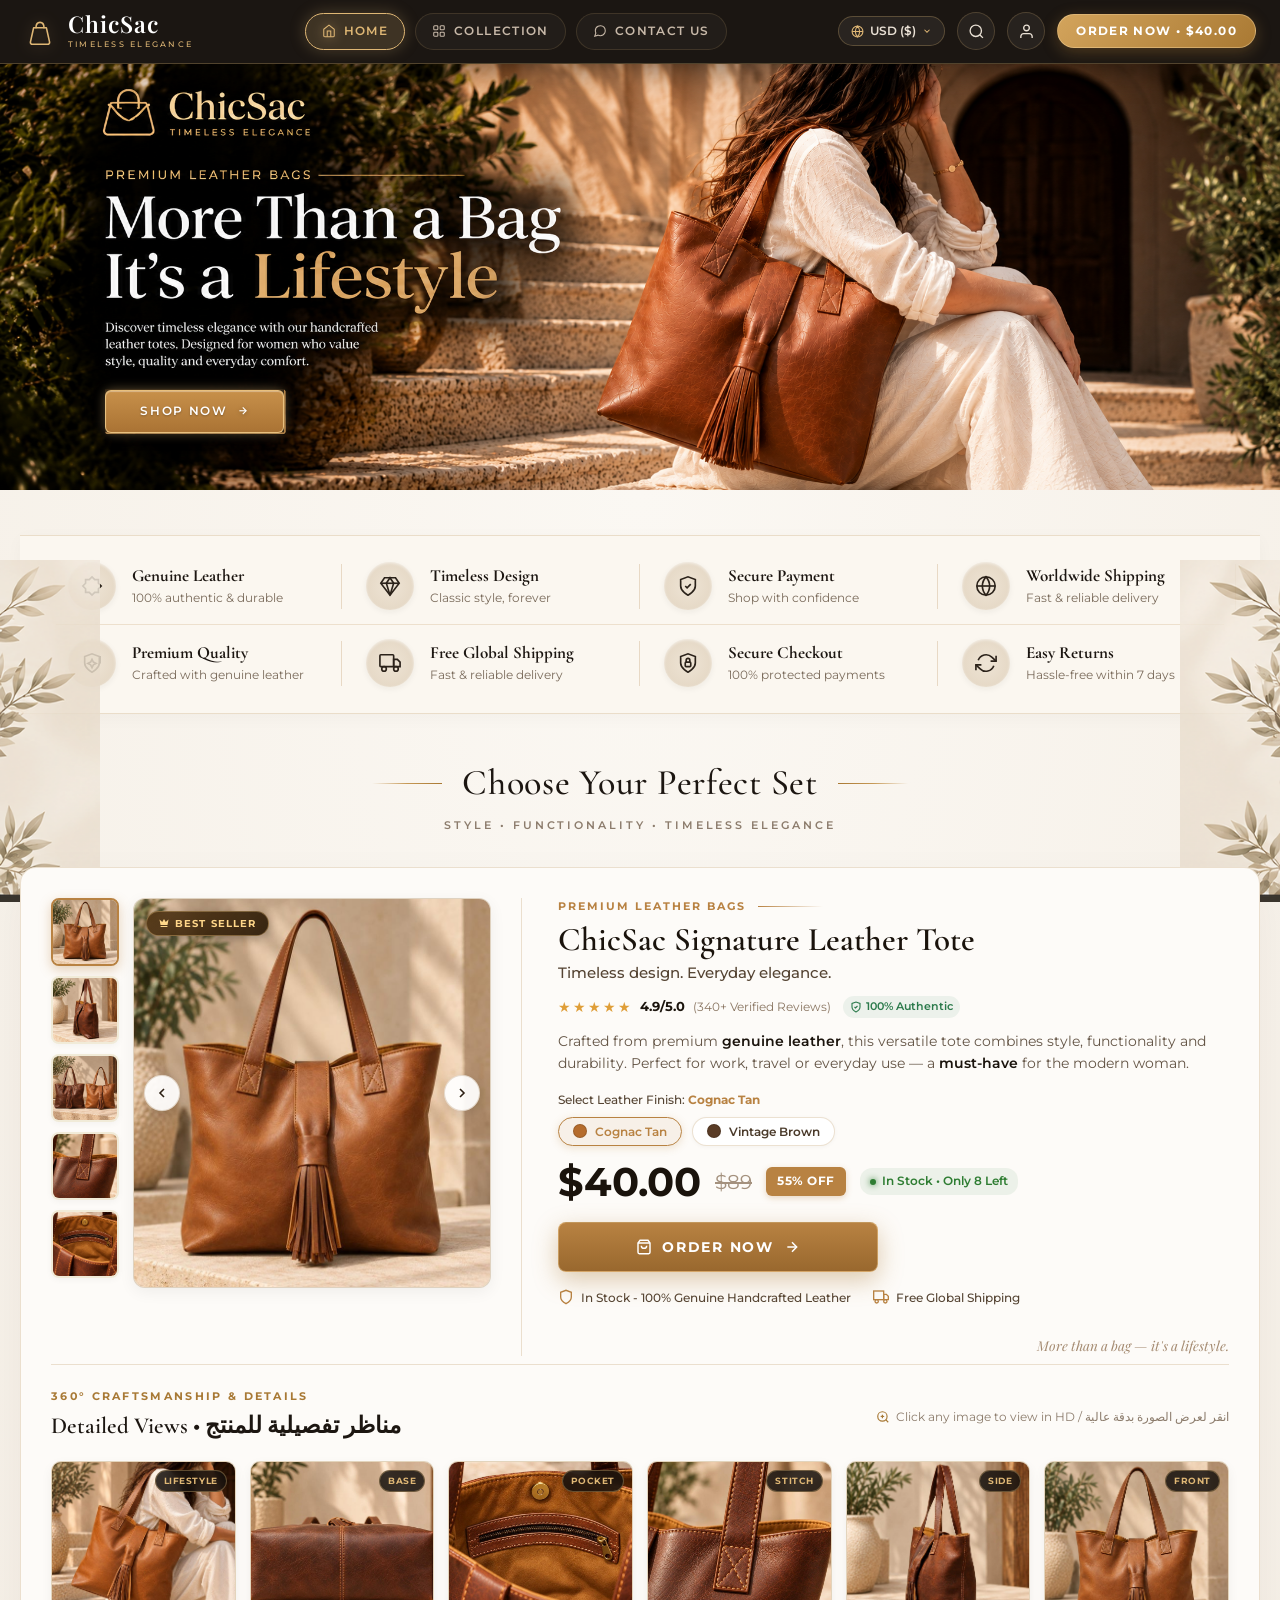
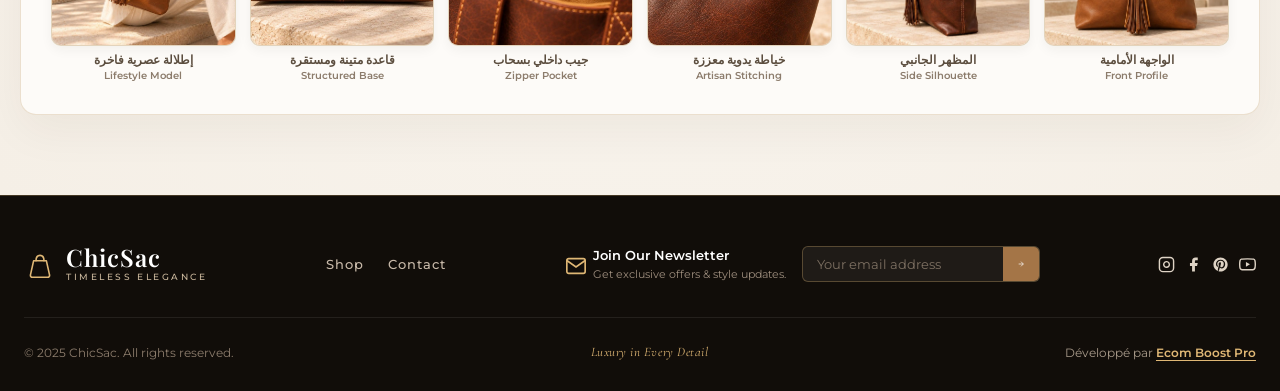
==== commit d87a8fd0: "Elevate product showcase card to match and exceed reference design with interactive color swatches, " ====
--- a/index.html
+++ b/index.html
@@ -137,28 +137,6 @@
 
     <!-- Responsive Fallback for Mobile / Tablet (< 900px) -->
     <div class="hero-mobile-block">
-      <!-- Mobile Top Bar -->
-      <div class="mobile-top-bar">
-        <div class="brand-logo-wrap">
-          <svg class="logo-icon-svg" viewBox="0 0 40 40">
-            <path d="M12 16 L8 34 C8 35.5 9 36.5 10.5 36.5 L29.5 36.5 C31 36.5 32 35.5 32 34 L28 16 Z" stroke-width="2" stroke-linejoin="round" />
-            <path d="M15 16 C15 7, 25 7, 25 16" stroke-width="2" stroke-linecap="round" />
-          </svg>
-          <div class="brand-text-group">
-            <span class="brand-name">ChicSac</span>
-            <span class="brand-tagline">TIMELESS ELEGANCE</span>
-          </div>
-        </div>
-        <button class="mobile-cart-btn" id="mobile-cart-trigger" aria-label="Cart">
-          <svg viewBox="0 0 24 24" width="20" height="20" stroke="currentColor" fill="none" stroke-width="2">
-            <path d="M6 2L3 6v14a2 2 0 0 0 2 2h14a2 2 0 0 0 2-2V6l-3-4z"></path>
-            <line x1="3" y1="6" x2="21" y2="6"></line>
-            <path d="M16 10a4 4 0 0 1-8 0"></path>
-          </svg>
-          <span class="mobile-cart-badge" id="mobile-cart-badge">0</span>
-        </button>
-      </div>
-
       <div class="mobile-hero-content">
         <span class="hero-badge-tag">PREMIUM LEATHER BAGS</span>
         <h1 class="hero-main-title">More Than a Bag<br>It's a <span>Lifestyle</span></h1>
@@ -381,37 +359,94 @@
              COLUMN 2: PRODUCT DETAILS & FEATURES
              ============================================== -->
         <div class="details-column">
+          <!-- Eyebrow with gold accent line -->
+          <div class="product-eyebrow-wrap">
+            <span class="product-eyebrow-text">PREMIUM LEATHER BAGS</span>
+            <span class="product-eyebrow-line"></span>
+          </div>
+
+          <!-- Main Product Title & Subtitle -->
           <h1 class="product-title">ChicSac Signature Leather Tote</h1>
           <p class="product-subtitle">Timeless design. Everyday elegance.</p>
+
+          <!-- Social Proof / Rating Stars -->
+          <div class="product-rating-row">
+            <div class="rating-stars" aria-label="5 out of 5 stars">
+              <span>★</span><span>★</span><span>★</span><span>★</span><span>★</span>
+            </div>
+            <span class="rating-score">4.9/5.0</span>
+            <span class="rating-reviews-count">(340+ Verified Reviews)</span>
+            <span class="rating-badge-verified">
+              <svg viewBox="0 0 24 24"><path d="M12 22s8-4 8-10V5l-8-3-8 3v7c0 6 8 10 8 10z"></path><polyline points="9 12 11 14 15 10"></polyline></svg>
+              <span>100% Authentic</span>
+            </span>
+          </div>
           
           <p class="product-desc">
             Crafted from premium <strong>genuine leather</strong>, this versatile tote combines style, functionality and durability. Perfect for work, travel or everyday use — a <strong>must-have</strong> for the modern woman.
           </p>
 
+          <!-- Color Finish Swatches -->
+          <div class="product-color-selector">
+            <span class="color-select-label">Select Leather Finish: <strong id="active-color-name">Cognac Tan</strong></span>
+            <div class="color-options-wrap">
+              <button type="button" class="color-swatch-btn active" data-color="Cognac Tan" data-img-index="0" aria-label="Select Cognac Tan">
+                <span class="swatch-circle cognac"></span>
+                <span>Cognac Tan</span>
+              </button>
+              <button type="button" class="color-swatch-btn" data-color="Vintage Brown" data-img-index="2" aria-label="Select Vintage Brown">
+                <span class="swatch-circle vintage"></span>
+                <span>Vintage Brown</span>
+              </button>
+            </div>
+          </div>
+
           <!-- Price Row -->
           <div class="price-row-box">
-            <span class="price-main" id="display-price">$40</span>
+            <span class="price-main" id="display-price">$40.00</span>
             <span class="price-original">$89</span>
             <span class="discount-pill">55% OFF</span>
+            <span class="stock-urgency-tag">
+              <span class="pulse-green-dot"></span> In Stock &bull; Only 8 Left
+            </span>
           </div>
 
           <!-- Order CTA Button -->
-          <button class="order-btn-primary" id="open-order-modal-btn">
-            <svg viewBox="0 0 24 24">
+          <button class="order-btn-primary" id="open-order-modal-btn" aria-label="Order ChicSac Signature Leather Tote for $40">
+            <svg class="order-btn-bag-icon" viewBox="0 0 24 24">
               <path d="M6 2L3 6v14a2 2 0 0 0 2 2h14a2 2 0 0 0 2-2V6l-3-4z"></path>
               <line x1="3" y1="6" x2="21" y2="6"></line>
               <path d="M16 10a4 4 0 0 1-8 0"></path>
             </svg>
             <span>ORDER NOW</span>
-            <svg viewBox="0 0 24 24" fill="none" stroke="currentColor" style="width: 14px; margin-left: 2px;">
+            <svg class="order-btn-arrow-icon" viewBox="0 0 24 24" fill="none" stroke="currentColor">
               <line x1="5" y1="12" x2="19" y2="12"></line>
               <polyline points="12 5 19 12 12 19"></polyline>
             </svg>
           </button>
 
-          <div class="order-reassurance-row">
-            <svg viewBox="0 0 24 24" width="14" height="14" stroke="currentColor" fill="none" stroke-width="2"><path d="M12 22s8-4 8-10V5l-8-3-8 3v7c0 6 8 10 8 10z"></path></svg>
-            <span>In Stock &bull; 100% Genuine Handcrafted Leather &bull; Free Global Shipping</span>
+          <!-- Reassurance Grid (2 side-by-side badges with icons as in reference image) -->
+          <div class="product-reassurance-grid">
+            <div class="reassurance-pill-item">
+              <svg class="reassurance-svg" viewBox="0 0 24 24">
+                <path d="M12 22s8-4 8-10V5l-8-3-8 3v7c0 6 8 10 8 10z"></path>
+              </svg>
+              <span>In Stock - 100% Genuine Handcrafted Leather</span>
+            </div>
+            <div class="reassurance-pill-item">
+              <svg class="reassurance-svg" viewBox="0 0 24 24">
+                <rect x="1" y="3" width="15" height="13"></rect>
+                <polygon points="16 8 20 8 23 11 23 16 16 16 16 8"></polygon>
+                <circle cx="5.5" cy="18.5" r="2.5"></circle>
+                <circle cx="18.5" cy="18.5" r="2.5"></circle>
+              </svg>
+              <span>Free Global Shipping</span>
+            </div>
+          </div>
+
+          <!-- Bottom Right Cursive Script (Exactly as in reference image) -->
+          <div class="product-card-signature">
+            <span>More than a bag — it's a lifestyle.</span>
           </div>
         </div>
 
--- a/css/style.css
+++ b/css/style.css
@@ -555,17 +555,19 @@
   color: var(--text-muted);
 }
 
-/* Showcase Outer Box */
+/* ========================================================
+   SHOWCASE OUTER BOX (LUXURY IVORY CARD)
+   ======================================================== */
 .showcase-box {
-  background: var(--bg-cream-card);
+  background: #fdfbf8;
   border: 1px solid rgba(214, 188, 153, 0.45);
-  border-radius: var(--radius-lg);
+  border-radius: 16px;
   box-shadow: 0 16px 45px rgba(50, 35, 20, 0.05);
-  padding: 28px;
+  padding: 34px 38px;
   display: grid;
-  grid-template-columns: 500px 1fr;
-  gap: 32px 40px;
-  align-items: start;
+  grid-template-columns: 480px 1fr;
+  gap: 0 36px;
+  align-items: stretch;
 }
 
 /* ========================================================
@@ -574,6 +576,7 @@
 .gallery-column {
   display: flex;
   gap: 14px;
+  align-items: flex-start;
 }
 
 /* Vertical Thumbnails */
@@ -581,19 +584,21 @@
   display: flex;
   flex-direction: column;
   gap: 10px;
-  width: 64px;
+  width: 68px;
+  flex-shrink: 0;
 }
 
 .thumb-item {
-  width: 64px;
-  height: 64px;
-  border-radius: var(--radius-sm);
+  width: 68px;
+  height: 68px;
+  border-radius: 8px;
   overflow: hidden;
   border: 2px solid transparent;
   cursor: pointer;
   transition: all var(--transition-fast);
   background: #f1ebd8;
   position: relative;
+  box-shadow: 0 2px 6px rgba(0, 0, 0, 0.04);
 }
 
 .thumb-item img {
@@ -608,8 +613,8 @@
 }
 
 .thumb-item.active {
-  border-color: var(--primary-gold);
-  box-shadow: 0 2px 10px rgba(198, 153, 86, 0.35);
+  border-color: #b88242;
+  box-shadow: 0 4px 12px rgba(184, 130, 66, 0.35);
 }
 
 /* Main Display Image Frame */
@@ -617,18 +622,18 @@
   position: relative;
   flex: 1;
   background: #ede6d8;
-  border-radius: var(--radius-md);
+  border-radius: 12px;
   overflow: hidden;
-  height: 410px;
-  box-shadow: var(--shadow-sm);
-  border: 1px solid rgba(200, 180, 155, 0.35);
+  height: 430px;
+  box-shadow: 0 4px 16px rgba(0, 0, 0, 0.06);
+  border: 1px solid rgba(200, 180, 155, 0.4);
 }
 
 .main-product-img {
   width: 100%;
   height: 100%;
   object-fit: cover;
-  transition: opacity 0.3s ease, transform 0.4s ease;
+  transition: opacity 0.25s ease, transform 0.35s ease;
   cursor: zoom-in;
 }
 
@@ -637,11 +642,11 @@
   position: absolute;
   top: 12px;
   left: 12px;
-  background: linear-gradient(135deg, rgba(82, 53, 20, 0.88), rgba(46, 29, 10, 0.95));
+  background: linear-gradient(135deg, rgba(82, 53, 20, 0.90), rgba(46, 29, 10, 0.95));
   backdrop-filter: blur(6px);
-  color: var(--primary-gold-light);
+  color: #ffd78a;
   border: 1px solid rgba(223, 183, 117, 0.4);
-  padding: 4px 10px;
+  padding: 4px 11px;
   border-radius: var(--radius-full);
   font-size: 9.5px;
   font-weight: 700;
@@ -651,12 +656,13 @@
   align-items: center;
   gap: 5px;
   z-index: 10;
+  box-shadow: 0 3px 8px rgba(0, 0, 0, 0.25);
 }
 
 .best-seller-badge svg {
   width: 12px;
   height: 12px;
-  fill: var(--primary-gold-light);
+  fill: #ffd78a;
 }
 
 /* Gallery Arrow Nav */
@@ -664,25 +670,26 @@
   position: absolute;
   top: 50%;
   transform: translateY(-50%);
-  width: 32px;
-  height: 32px;
+  width: 36px;
+  height: 36px;
   border-radius: 50%;
-  background: rgba(255, 255, 255, 0.85);
-  color: var(--text-dark);
+  background: rgba(255, 255, 255, 0.92);
+  color: #2b1f13;
   display: flex;
   align-items: center;
   justify-content: center;
-  box-shadow: 0 4px 12px rgba(0, 0, 0, 0.15);
+  box-shadow: 0 4px 14px rgba(0, 0, 0, 0.16);
   cursor: pointer;
   z-index: 10;
-  border: 1px solid rgba(200, 180, 155, 0.4);
+  border: 1px solid rgba(200, 180, 155, 0.45);
   transition: all var(--transition-fast);
 }
 
 .gallery-arrow-btn:hover {
   background: #ffffff;
-  color: var(--primary-gold-dark);
-  transform: translateY(-50%) scale(1.1);
+  color: #b88242;
+  transform: translateY(-50%) scale(1.08);
+  box-shadow: 0 6px 18px rgba(0, 0, 0, 0.22);
 }
 
 .gallery-arrow-btn.prev {
@@ -694,33 +701,16 @@
 }
 
 .gallery-arrow-btn svg {
-  width: 15px;
-  height: 15px;
+  width: 16px;
+  height: 16px;
   stroke: currentColor;
-  stroke-width: 2.2;
+  stroke-width: 2.4;
+  fill: none;
 }
 
 /* Gallery Pagination Dots */
 .gallery-dots-bar {
-  display: flex;
-  align-items: center;
-  justify-content: center;
-  gap: 6px;
-  margin-top: 12px;
-}
-
-.gallery-dot {
-  width: 6.5px;
-  height: 6.5px;
-  border-radius: 50%;
-  background: #d8cdbf;
-  cursor: pointer;
-  transition: all var(--transition-fast);
-}
-
-.gallery-dot.active {
-  background: var(--primary-gold-dark);
-  transform: scale(1.3);
+  display: none;
 }
 
 /* ========================================================
@@ -729,35 +719,175 @@
 .details-column {
   display: flex;
   flex-direction: column;
-  padding-right: 8px;
+  border-left: 1px solid rgba(214, 188, 153, 0.45);
+  padding-left: 36px;
+  position: relative;
+}
+
+/* Eyebrow Accent */
+.product-eyebrow-wrap {
+  display: flex;
+  align-items: center;
+  gap: 12px;
+  margin-bottom: 6px;
+}
+
+.product-eyebrow-text {
+  font-size: 11px;
+  font-weight: 700;
+  letter-spacing: 0.18em;
+  text-transform: uppercase;
+  color: #b88242;
+}
+
+.product-eyebrow-line {
+  height: 1px;
+  width: 65px;
+  background: linear-gradient(90deg, #b88242, transparent);
 }
 
 .product-title {
-  font-family: var(--font-serif);
-  font-size: 30px;
+  font-family: 'Cormorant Garamond', var(--font-serif), Georgia, serif;
+  font-size: 33px;
   font-weight: 600;
-  line-height: 1.2;
-  color: var(--text-dark);
-  margin-bottom: 4px;
+  line-height: 1.15;
+  color: #1a130c;
+  margin-bottom: 3px;
 }
 
 .product-subtitle {
+  font-size: 14.5px;
+  font-weight: 500;
+  color: #554433;
+  margin-bottom: 10px;
+}
+
+/* Rating Row */
+.product-rating-row {
+  display: flex;
+  align-items: center;
+  gap: 8px;
+  flex-wrap: wrap;
+  margin-bottom: 12px;
+  font-size: 12.5px;
+}
+
+.rating-stars {
+  color: #df9e38;
   font-size: 14px;
-  font-weight: 500;
-  color: var(--text-brown);
-  margin-bottom: 12px;
+  letter-spacing: 1px;
+  display: flex;
+  gap: 1px;
+}
+
+.rating-score {
+  font-weight: 700;
+  color: #1a130c;
+}
+
+.rating-reviews-count {
+  color: #8a7662;
+  font-size: 12px;
+}
+
+.rating-badge-verified {
+  display: inline-flex;
+  align-items: center;
+  gap: 4px;
+  font-size: 11px;
+  font-weight: 600;
+  color: #2b7a4b;
+  background: rgba(43, 122, 75, 0.08);
+  padding: 2px 7px;
+  border-radius: 12px;
+  margin-left: 4px;
+}
+
+.rating-badge-verified svg {
+  width: 12px;
+  height: 12px;
+  stroke: #2b7a4b;
+  fill: none;
+  stroke-width: 2.2;
 }
 
 .product-desc {
-  font-size: 13px;
+  font-size: 13.5px;
   line-height: 1.65;
   color: #645546;
-  margin-bottom: 20px;
+  margin-bottom: 16px;
 }
 
 .product-desc strong {
-  color: var(--text-dark);
+  color: #1a130c;
   font-weight: 600;
+}
+
+/* Color Swatches */
+.product-color-selector {
+  margin-bottom: 16px;
+}
+
+.color-select-label {
+  display: block;
+  font-size: 12px;
+  font-weight: 500;
+  color: #554433;
+  margin-bottom: 7px;
+}
+
+.color-select-label strong {
+  color: #b88242;
+  font-weight: 700;
+}
+
+.color-options-wrap {
+  display: flex;
+  gap: 10px;
+}
+
+.color-swatch-btn {
+  display: inline-flex;
+  align-items: center;
+  gap: 8px;
+  padding: 6px 14px;
+  border-radius: 20px;
+  border: 1.5px solid rgba(214, 188, 153, 0.45);
+  background: #ffffff;
+  font-size: 12px;
+  font-weight: 600;
+  color: #4a3a2a;
+  cursor: pointer;
+  transition: all 0.2s ease;
+  box-shadow: 0 1px 4px rgba(0, 0, 0, 0.04);
+}
+
+.color-swatch-btn:hover {
+  border-color: #b88242;
+  transform: translateY(-1px);
+}
+
+.color-swatch-btn.active {
+  border-color: #b88242;
+  background: rgba(184, 130, 66, 0.09);
+  color: #b88242;
+  box-shadow: 0 2px 8px rgba(184, 130, 66, 0.22);
+}
+
+.swatch-circle {
+  width: 14px;
+  height: 14px;
+  border-radius: 50%;
+  border: 1px solid rgba(0, 0, 0, 0.15);
+  flex-shrink: 0;
+}
+
+.swatch-circle.cognac {
+  background: #b56c2d;
+}
+
+.swatch-circle.vintage {
+  background: #5a3c26;
 }
 
 /* Price Box */
@@ -765,33 +895,55 @@
   display: flex;
   align-items: center;
   gap: 14px;
-  margin-bottom: 22px;
+  margin-bottom: 20px;
+  flex-wrap: wrap;
 }
 
 .price-main {
   font-family: var(--font-sans);
-  font-size: 38px;
+  font-size: 40px;
   font-weight: 700;
-  color: var(--text-dark);
+  color: #1a130c;
   line-height: 1;
 }
 
 .price-original {
-  font-size: 19px;
-  color: var(--text-muted);
+  font-size: 20px;
+  color: #a4917e;
   text-decoration: line-through;
   font-weight: 400;
 }
 
 .discount-pill {
-  background: var(--badge-discount);
+  background: #b88242;
   color: #ffffff;
-  font-size: 11px;
+  font-size: 11.5px;
   font-weight: 700;
   letter-spacing: 0.05em;
-  padding: 4px 9px;
-  border-radius: var(--radius-sm);
+  padding: 5px 11px;
+  border-radius: 6px;
   text-transform: uppercase;
+  box-shadow: 0 2px 6px rgba(184, 130, 66, 0.3);
+}
+
+.stock-urgency-tag {
+  display: inline-flex;
+  align-items: center;
+  gap: 6px;
+  font-size: 11.5px;
+  color: #2e7d32;
+  font-weight: 600;
+  background: rgba(46, 125, 50, 0.08);
+  padding: 4px 10px;
+  border-radius: 12px;
+}
+
+.pulse-green-dot {
+  width: 6px;
+  height: 6px;
+  border-radius: 50%;
+  background: #2e7d32;
+  box-shadow: 0 0 6px #2e7d32;
 }
 
 /* Order Button */
@@ -800,22 +952,23 @@
   align-items: center;
   justify-content: center;
   gap: 10px;
-  background: var(--gold-gradient);
+  background: linear-gradient(180deg, #b88242 0%, #99682e 100%);
   color: #ffffff;
-  padding: 15px 34px;
-  border-radius: var(--radius-sm);
-  font-size: 13.5px;
+  padding: 15px 36px;
+  border-radius: 8px;
+  font-size: 14px;
   font-weight: 700;
-  letter-spacing: 0.14em;
+  letter-spacing: 0.12em;
   text-transform: uppercase;
-  box-shadow: 0 8px 24px rgba(169, 121, 51, 0.42);
-  border: 1px solid rgba(255, 220, 160, 0.35);
+  box-shadow: 0 8px 24px rgba(169, 121, 51, 0.38);
+  border: 1.5px solid rgba(255, 220, 160, 0.4);
   cursor: pointer;
   transition: all var(--transition-normal);
   position: relative;
   overflow: hidden;
-  max-width: 300px;
-  margin-bottom: 14px;
+  max-width: 320px;
+  width: 100%;
+  margin-bottom: 16px;
 }
 
 .order-btn-primary::after {
@@ -830,9 +983,10 @@
 }
 
 .order-btn-primary:hover {
-  background: var(--gold-gradient-hover);
+  background: linear-gradient(180deg, #c7904a 0%, #a97334 100%);
   transform: translateY(-2px);
-  box-shadow: 0 12px 28px rgba(169, 121, 51, 0.58);
+  box-shadow: 0 12px 28px rgba(169, 121, 51, 0.52);
+  border-color: #ffe6aa;
 }
 
 .order-btn-primary:hover::after {
@@ -840,31 +994,50 @@
 }
 
 .order-btn-primary svg {
-  width: 17px;
-  height: 17px;
-  stroke: currentColor;
+  width: 16px;
+  height: 16px;
+  stroke: #ffffff;
+  fill: none;
+  stroke-width: 2.2;
+}
+
+/* Reassurance Badges Grid (matches reference image) */
+.product-reassurance-grid {
+  display: flex;
+  align-items: center;
+  gap: 22px;
+  margin-bottom: 14px;
+  flex-wrap: wrap;
+}
+
+.reassurance-pill-item {
+  display: flex;
+  align-items: center;
+  gap: 7px;
+  font-size: 12px;
+  font-weight: 500;
+  color: #554433;
+}
+
+.reassurance-svg {
+  width: 16px;
+  height: 16px;
+  stroke: #b88242;
   fill: none;
   stroke-width: 2;
-}
-
-/* Subtle Reassurance Under Order Button */
-.order-reassurance-row {
-  display: flex;
-  align-items: center;
-  gap: 8px;
-  font-size: 12px;
-  color: var(--text-brown);
-  font-weight: 500;
-  margin-top: 0;
-  margin-bottom: 24px;
-}
-
-.order-reassurance-row svg {
-  width: 15px;
-  height: 15px;
-  stroke: var(--primary-gold-dark);
-  stroke-width: 2;
   flex-shrink: 0;
+}
+
+/* Cursive Script Signature (Bottom-right like reference image) */
+.product-card-signature {
+  font-family: 'Playfair Display', 'Cormorant Garamond', Georgia, serif;
+  font-style: italic;
+  font-size: 13.5px;
+  color: #a48a70;
+  text-align: right;
+  margin-top: auto;
+  padding-top: 14px;
+  user-select: none;
 }
 
 /* Features List Column inside Details */
@@ -1630,28 +1803,39 @@
    ======================================================== */
 @media (max-width: 1280px) {
   .showcase-box {
-    grid-template-columns: 460px 1fr;
-    gap: 28px;
-    padding: 24px;
+    grid-template-columns: 440px 1fr;
+    gap: 0 30px;
+    padding: 30px;
+  }
+  .main-img-display-frame {
+    height: 390px;
   }
 }
 
 @media (max-width: 1024px) {
   .showcase-box {
     grid-template-columns: 1fr;
-    gap: 32px;
+    gap: 28px 0;
+    padding: 28px 24px;
   }
   
   .gallery-column {
-    max-width: 550px;
+    max-width: 580px;
     margin: 0 auto;
     width: 100%;
   }
   
   .details-column {
-    padding-right: 0;
-  }
-  
+    border-left: none;
+    padding-left: 0;
+    border-top: 1px solid rgba(214, 188, 153, 0.45);
+    padding-top: 24px;
+  }
+
+  .order-btn-primary {
+    max-width: 100%;
+  }
+
   .detailed-views-grid {
     grid-template-columns: repeat(3, 1fr);
   }
@@ -1675,6 +1859,141 @@
   
   .hero-mobile-block {
     display: block;
+  }
+}
+
+@media (max-width: 768px) {
+  .botanical-decor {
+    display: none !important;
+  }
+
+  .showcase-box {
+    padding: 20px 16px;
+    border-radius: 14px;
+  }
+
+  .gallery-column {
+    flex-direction: column-reverse;
+    gap: 12px;
+  }
+
+  .thumbnail-strip {
+    width: 100%;
+    flex-direction: row;
+    justify-content: center;
+    gap: 8px;
+    overflow-x: auto;
+    -webkit-overflow-scrolling: touch;
+    padding: 4px 0;
+  }
+
+  .thumb-item {
+    width: 58px;
+    height: 58px;
+    border-radius: 6px;
+    flex-shrink: 0;
+  }
+
+  .main-img-display-frame {
+    width: 100%;
+    height: clamp(280px, 75vw, 380px);
+    border-radius: 10px;
+  }
+
+  .gallery-dots-bar {
+    display: flex;
+  }
+
+  .product-title {
+    font-size: 26px;
+  }
+
+  .product-subtitle {
+    font-size: 13.5px;
+  }
+
+  .price-main {
+    font-size: 34px;
+  }
+
+  .order-btn-primary {
+    width: 100%;
+    max-width: 100%;
+    padding: 16px 20px;
+    font-size: 14px;
+  }
+
+  .product-reassurance-grid {
+    flex-direction: column;
+    align-items: flex-start;
+    gap: 10px;
+  }
+
+  .product-card-signature {
+    text-align: center;
+    padding-top: 10px;
+  }
+
+  .detailed-views-grid {
+    grid-template-columns: repeat(2, 1fr) !important;
+    gap: 12px !important;
+  }
+
+  .trust-bar-horizontal .trust-bar-grid {
+    grid-template-columns: repeat(2, 1fr) !important;
+    gap: 14px 10px !important;
+    padding: 16px 12px !important;
+  }
+
+  .trust-col-item {
+    padding: 8px 6px;
+  }
+}
+
+@media (max-width: 480px) {
+  .section-container {
+    padding: 0 12px;
+  }
+
+  .showcase-box {
+    padding: 16px 12px;
+  }
+
+  .thumb-item {
+    width: 50px;
+    height: 50px;
+  }
+
+  .product-title {
+    font-size: 23px;
+  }
+
+  .price-main {
+    font-size: 28px;
+  }
+
+  .discount-pill {
+    font-size: 10.5px;
+    padding: 3px 8px;
+  }
+
+  .color-swatch-btn {
+    padding: 5px 10px;
+    font-size: 11px;
+  }
+
+  .nav-tab-icon-item {
+    padding: 5px 8px;
+    font-size: 10px;
+    gap: 4px;
+  }
+
+  .tab-icon-label {
+    font-size: 9px;
+  }
+
+  .brand-name {
+    font-size: 18px;
   }
 }
 
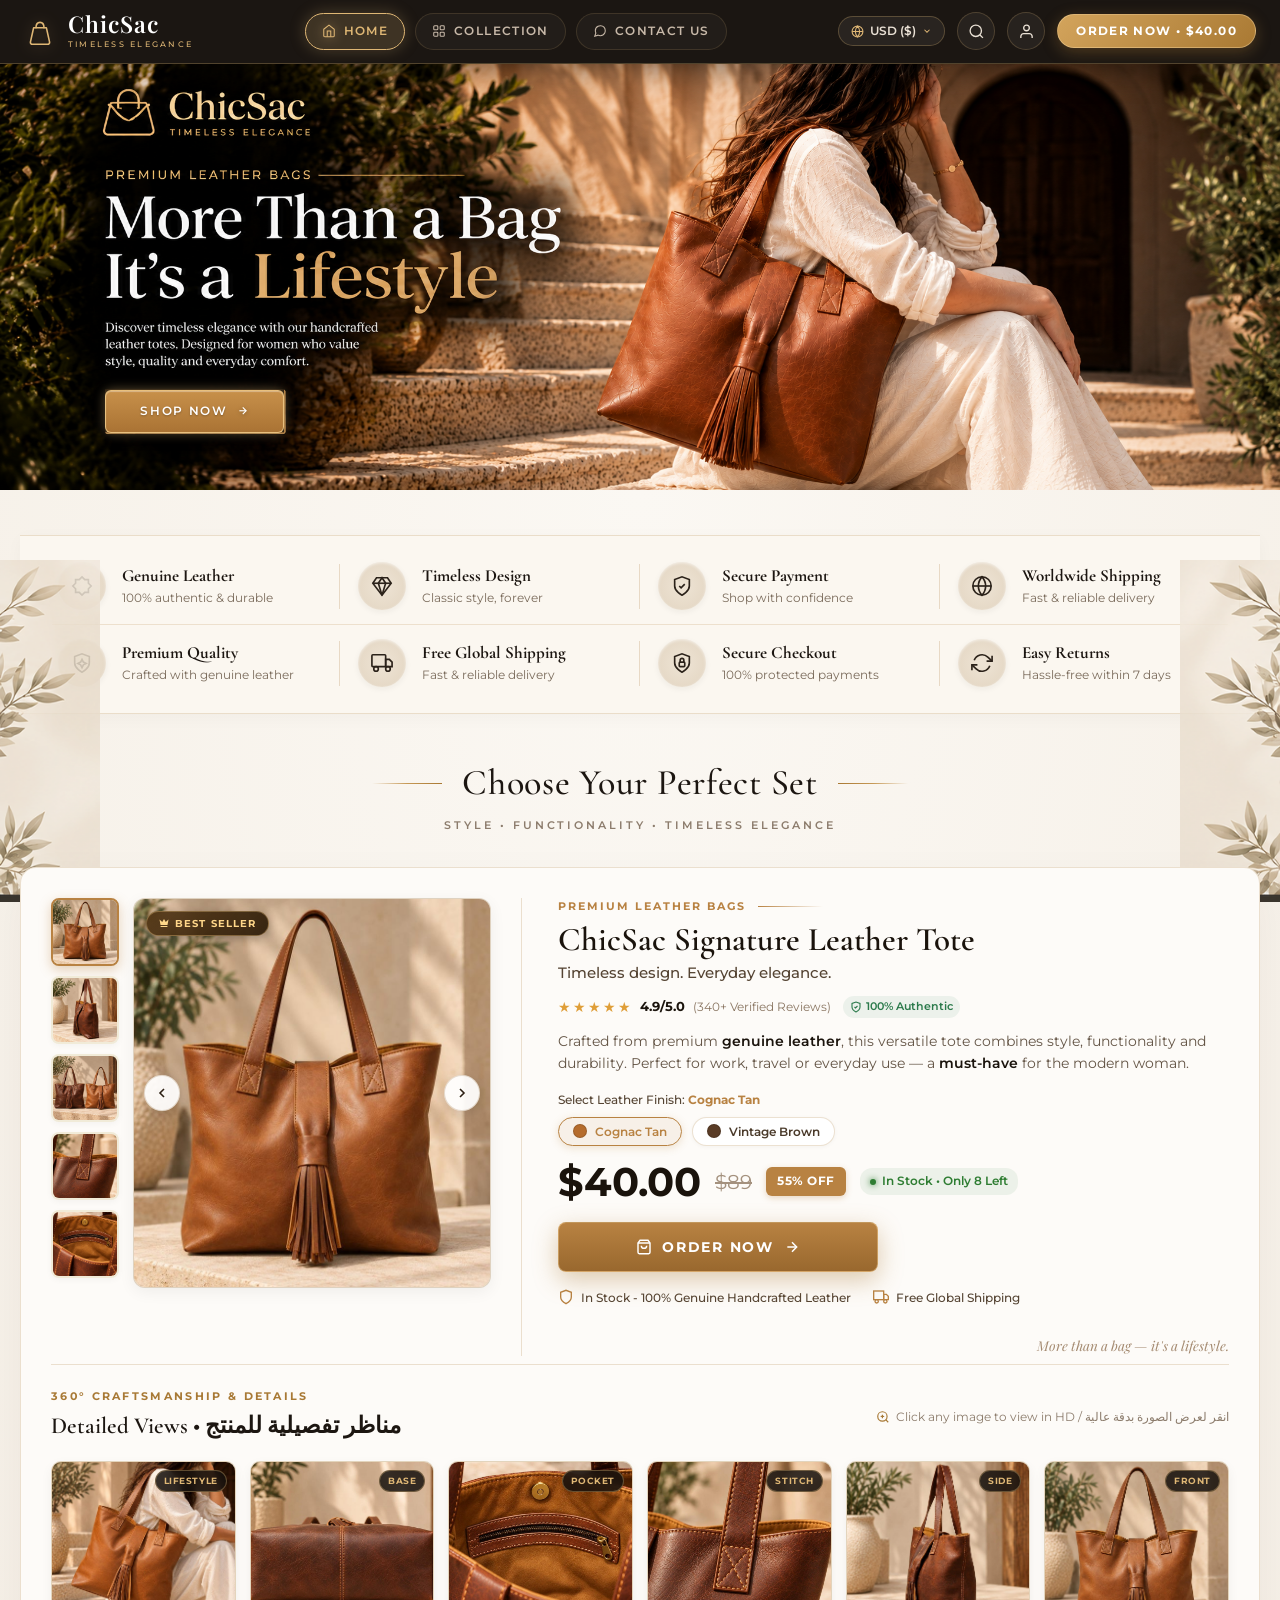
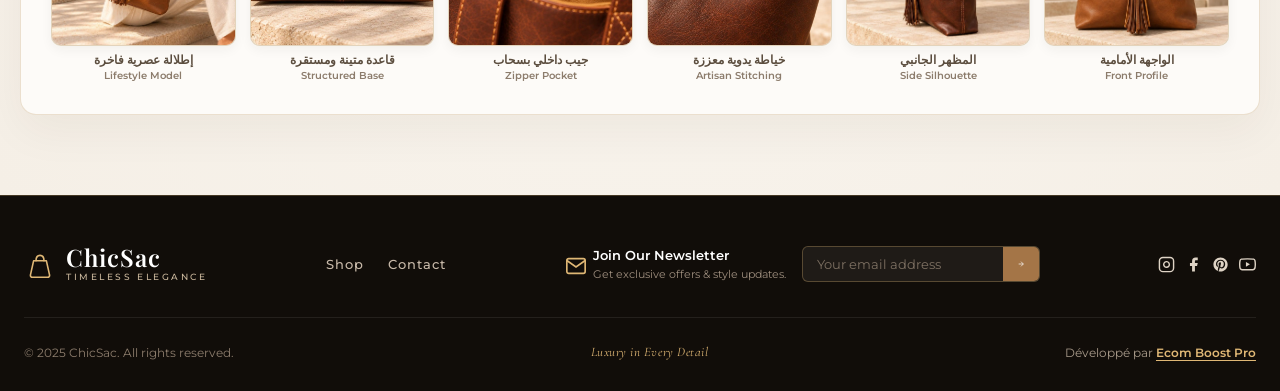
==== commit dc947a2b: "Fix mobile horizontal overflow and make top navbar buttons persistent and responsive" ====
--- a/index.html
+++ b/index.html
@@ -17,7 +17,7 @@
     <div class="navbar-inner-container">
       
       <!-- Left: Mobile Toggle & Brand Logo -->
-      <div style="display: flex; align-items: center; gap: 14px;">
+      <div class="nav-left-brand-group">
         <button type="button" class="nav-hamburger-btn" id="mobile-hamburger-btn" aria-label="Open Navigation Menu">
           <span></span>
           <span></span>
--- a/css/style.css
+++ b/css/style.css
@@ -52,14 +52,20 @@
 
 html {
   scroll-behavior: smooth;
-}
-
-body {
+  overflow-x: hidden !important;
+  max-width: 100vw;
+  width: 100%;
+}
+
+body, body.contact-page-body {
   font-family: var(--font-sans);
   background-color: var(--bg-cream);
   color: var(--text-dark);
   line-height: 1.6;
-  overflow-x: hidden;
+  overflow-x: hidden !important;
+  max-width: 100vw;
+  width: 100%;
+  position: relative;
   -webkit-font-smoothing: antialiased;
 }
 
@@ -405,13 +411,19 @@
   background: #fbf7f0;
   border-top: 1px solid rgba(214, 188, 153, 0.45);
   border-bottom: 1px solid rgba(214, 188, 153, 0.45);
-  padding: 18px 24px;
+  padding: 18px 20px;
   margin-bottom: 40px;
   box-shadow: 0 4px 16px rgba(50, 35, 20, 0.03);
+  max-width: 100%;
+  width: 100%;
+  box-sizing: border-box;
+  overflow: hidden;
 }
 
 .trust-bar-grid {
   max-width: 1420px;
+  width: 100%;
+  box-sizing: border-box;
   margin: 0 auto;
   display: grid;
   grid-template-columns: repeat(4, 1fr);
@@ -422,8 +434,10 @@
   display: flex;
   align-items: center;
   gap: 16px;
-  padding: 8px 24px;
+  padding: 8px 18px;
   position: relative;
+  box-sizing: border-box;
+  min-width: 0;
 }
 
 .trust-col-item:not(:last-child)::after {
@@ -1859,6 +1873,10 @@
   
   .hero-mobile-block {
     display: block;
+    width: 100%;
+    max-width: 100%;
+    box-sizing: border-box;
+    overflow: hidden;
   }
 }
 
@@ -1868,13 +1886,20 @@
   }
 
   .showcase-box {
-    padding: 20px 16px;
+    padding: 20px 14px;
     border-radius: 14px;
+    width: 100%;
+    max-width: 100%;
+    box-sizing: border-box;
+    overflow: hidden;
   }
 
   .gallery-column {
     flex-direction: column-reverse;
     gap: 12px;
+    width: 100%;
+    max-width: 100%;
+    box-sizing: border-box;
   }
 
   .thumbnail-strip {
@@ -1885,6 +1910,7 @@
     overflow-x: auto;
     -webkit-overflow-scrolling: touch;
     padding: 4px 0;
+    box-sizing: border-box;
   }
 
   .thumb-item {
@@ -1896,16 +1922,25 @@
 
   .main-img-display-frame {
     width: 100%;
+    max-width: 100%;
     height: clamp(280px, 75vw, 380px);
     border-radius: 10px;
+    box-sizing: border-box;
   }
 
   .gallery-dots-bar {
     display: flex;
   }
 
+  .details-column {
+    width: 100%;
+    max-width: 100%;
+    box-sizing: border-box;
+  }
+
   .product-title {
     font-size: 26px;
+    word-break: break-word;
   }
 
   .product-subtitle {
@@ -1921,12 +1956,15 @@
     max-width: 100%;
     padding: 16px 20px;
     font-size: 14px;
+    box-sizing: border-box;
   }
 
   .product-reassurance-grid {
     flex-direction: column;
     align-items: flex-start;
     gap: 10px;
+    width: 100%;
+    box-sizing: border-box;
   }
 
   .product-card-signature {
@@ -1935,61 +1973,114 @@
   }
 
   .detailed-views-grid {
-    grid-template-columns: repeat(2, 1fr) !important;
+    grid-template-columns: repeat(2, minmax(0, 1fr)) !important;
     gap: 12px !important;
+    width: 100% !important;
+    max-width: 100% !important;
+    box-sizing: border-box !important;
+  }
+
+  .detail-view-card {
+    width: 100% !important;
+    min-width: 0 !important;
+    box-sizing: border-box !important;
+  }
+
+  .trust-bar-horizontal {
+    padding: 16px 12px !important;
+    margin-bottom: 28px !important;
   }
 
   .trust-bar-horizontal .trust-bar-grid {
-    grid-template-columns: repeat(2, 1fr) !important;
-    gap: 14px 10px !important;
-    padding: 16px 12px !important;
+    grid-template-columns: repeat(2, minmax(0, 1fr)) !important;
+    gap: 12px 8px !important;
+    padding: 8px 4px !important;
+    width: 100% !important;
+    box-sizing: border-box !important;
   }
 
   .trust-col-item {
-    padding: 8px 6px;
+    padding: 8px 6px !important;
+    gap: 10px !important;
+    width: 100% !important;
+    box-sizing: border-box !important;
+    min-width: 0 !important;
+  }
+
+  .trust-col-item:not(:last-child)::after {
+    display: none !important;
+  }
+
+  .trust-col-icon {
+    width: 38px !important;
+    height: 38px !important;
+    flex-shrink: 0 !important;
+  }
+
+  .trust-col-icon svg {
+    width: 18px !important;
+    height: 18px !important;
+  }
+
+  .trust-col-title {
+    font-size: 14px !important;
+    line-height: 1.2 !important;
+  }
+
+  .trust-col-desc {
+    font-size: 11px !important;
+    line-height: 1.3 !important;
+  }
+}
+
+@media (max-width: 520px) {
+  .trust-bar-horizontal .trust-bar-grid {
+    grid-template-columns: 1fr !important;
+    gap: 10px !important;
+  }
+
+  .trust-col-item {
+    padding: 12px 14px !important;
+    background: rgba(255, 255, 255, 0.7) !important;
+    border-radius: 10px !important;
+    border: 1px solid rgba(214, 188, 153, 0.35) !important;
   }
 }
 
 @media (max-width: 480px) {
   .section-container {
-    padding: 0 12px;
+    padding: 0 10px;
+    width: 100%;
+    box-sizing: border-box;
   }
 
   .showcase-box {
-    padding: 16px 12px;
+    padding: 14px 10px;
+    width: 100%;
+    box-sizing: border-box;
   }
 
   .thumb-item {
-    width: 50px;
-    height: 50px;
+    width: 48px;
+    height: 48px;
   }
 
   .product-title {
-    font-size: 23px;
+    font-size: 22px;
   }
 
   .price-main {
-    font-size: 28px;
+    font-size: 27px;
   }
 
   .discount-pill {
+    font-size: 10px;
+    padding: 3px 8px;
+  }
+
+  .color-swatch-btn {
+    padding: 5px 9px;
     font-size: 10.5px;
-    padding: 3px 8px;
-  }
-
-  .color-swatch-btn {
-    padding: 5px 10px;
-    font-size: 11px;
-  }
-
-  .nav-tab-icon-item {
-    padding: 5px 8px;
-    font-size: 10px;
-    gap: 4px;
-  }
-
-  .tab-icon-label {
-    font-size: 9px;
   }
 
   .brand-name {
@@ -2367,6 +2458,8 @@
   font-weight: 600;
   color: #1c1611;
   transition: all var(--transition-fast);
+  max-width: 100%;
+  box-sizing: border-box;
 }
 
 .channel-action-pill:hover {
@@ -2381,6 +2474,13 @@
   stroke: #1c1611;
   stroke-width: 1.8;
   fill: none;
+  flex-shrink: 0;
+}
+
+@media (max-width: 1024px) {
+  .contact-channel-card:not(:last-child)::after {
+    display: none !important;
+  }
 }
 
 @media (max-width: 900px) {
@@ -2389,22 +2489,55 @@
   }
   .contact-mobile-wrapper {
     display: block;
+    width: 100%;
+    max-width: 100%;
+    box-sizing: border-box;
+    overflow: hidden;
+  }
+  .contact-channels-section {
+    padding: 32px 16px;
+    width: 100%;
+    max-width: 100%;
+    box-sizing: border-box;
+    overflow: hidden;
   }
   .contact-channels-grid {
-    grid-template-columns: repeat(2, 1fr);
-  }
-  .contact-channel-card:not(:last-child)::after {
-    display: none;
-  }
-}
-
-@media (max-width: 600px) {
+    grid-template-columns: repeat(2, minmax(0, 1fr));
+    gap: 16px;
+    width: 100%;
+    box-sizing: border-box;
+  }
+  .contact-channel-card {
+    padding: 14px 10px;
+    width: 100%;
+    box-sizing: border-box;
+    min-width: 0;
+  }
+  .channel-action-pill {
+    padding: 7px 12px;
+    font-size: 11px;
+    white-space: nowrap;
+    overflow: hidden;
+    text-overflow: ellipsis;
+    max-width: 100%;
+  }
+}
+
+@media (max-width: 640px) {
   .contact-channels-grid {
     grid-template-columns: 1fr;
-  }
-  .detailed-views-grid {
-    grid-template-columns: repeat(2, 1fr);
-    gap: 10px;
+    gap: 14px;
+  }
+  .contact-channel-card {
+    padding: 18px 16px;
+    background: #ffffff;
+    border-radius: 12px;
+    border: 1px solid rgba(214, 188, 153, 0.35);
+    box-shadow: 0 2px 8px rgba(0, 0, 0, 0.04);
+  }
+  .channel-action-pill {
+    padding: 8px 16px;
+    font-size: 12px;
   }
 }
 
@@ -2427,12 +2560,21 @@
 
 .navbar-inner-container {
   max-width: 1440px;
+  width: 100%;
+  box-sizing: border-box;
   margin: 0 auto;
   padding: 12px 24px;
   display: flex;
   align-items: center;
   justify-content: space-between;
   gap: 20px;
+}
+
+.nav-left-brand-group {
+  display: flex;
+  align-items: center;
+  gap: 14px;
+  flex-shrink: 0;
 }
 
 /* Brand Logo */
@@ -3466,18 +3608,226 @@
   color: var(--primary-gold-light);
 }
 
+/* ========================================================
+   RESPONSIVE LUXURY TOP NAVBAR (MOBILE & TABLET)
+   Keeps HOME, COLLECTION, CONTACT US and ORDER NOW visible at all times!
+   ======================================================== */
 @media (max-width: 1024px) {
-  .nav-menu-desktop {
-    display: none;
-  }
+  .luxury-top-navbar {
+    padding: 0;
+  }
+
+  .navbar-inner-container {
+    flex-wrap: wrap;
+    padding: 10px 16px 8px;
+    gap: 8px 12px;
+    align-items: center;
+    justify-content: space-between;
+  }
+
+  .nav-left-brand-group {
+    order: 1;
+    display: flex;
+    align-items: center;
+    gap: 10px;
+    flex-shrink: 0;
+  }
+
   .nav-hamburger-btn {
     display: flex;
-  }
-}
-
-@media (max-width: 768px) {
+    width: 34px;
+    height: 34px;
+    padding: 7px;
+  }
+
+  .nav-brand-title {
+    font-size: 20px;
+  }
+
+  .nav-brand-subtitle {
+    font-size: 7.5px;
+    letter-spacing: 0.22em;
+  }
+
+  .nav-brand-logo-svg {
+    width: 28px;
+    height: 28px;
+  }
+
+  .nav-actions-group {
+    order: 2;
+    display: flex;
+    align-items: center;
+    gap: 8px;
+    margin-left: auto;
+  }
+
+  .currency-toggle-btn {
+    padding: 6px 10px;
+    font-size: 11px;
+    gap: 4px;
+  }
+
+  .currency-toggle-btn svg {
+    width: 12px;
+    height: 12px;
+  }
+
+  .nav-icon-btn {
+    width: 34px;
+    height: 34px;
+  }
+
+  .nav-icon-btn svg {
+    width: 15px;
+    height: 15px;
+  }
+
+  /* ORDER NOW CTA: ALWAYS VISIBLE ON MOBILE */
   .nav-cta-pill-btn {
+    display: inline-flex !important;
+    padding: 7px 13px;
+    font-size: 10.5px;
+    gap: 5px;
+    letter-spacing: 0.08em;
+    white-space: nowrap;
+    border-radius: var(--radius-full);
+  }
+
+  /* Persistent Top Bar Icon Tabs (Tier 2 Strip - HOME, COLLECTION, CONTACT US) */
+  .nav-menu-desktop {
+    order: 3;
+    width: 100%;
+    display: flex !important;
+    align-items: center;
+    justify-content: center;
+    gap: 6px;
+    padding: 8px 4px 4px;
+    margin-top: 2px;
+    border-top: 1px solid rgba(223, 183, 117, 0.16);
+    list-style: none;
+    overflow-x: auto;
+    -webkit-overflow-scrolling: touch;
+  }
+
+  .nav-tab-icon-item {
+    display: inline-flex;
+    align-items: center;
+    gap: 6px;
+    padding: 6px 12px;
+    border-radius: 18px;
+    font-size: 10.5px;
+    letter-spacing: 0.08em;
+    white-space: nowrap;
+    flex-shrink: 0;
+  }
+
+  .nav-tab-icon-item .tab-icon-svg {
+    width: 13px;
+    height: 13px;
+  }
+}
+
+@media (max-width: 640px) {
+  .navbar-inner-container {
+    padding: 8px 10px 6px;
+    gap: 6px 6px;
+  }
+
+  .nav-left-brand-group {
+    gap: 8px;
+  }
+
+  .nav-hamburger-btn {
+    width: 32px;
+    height: 32px;
+    padding: 6px;
+  }
+
+  .nav-brand-title {
+    font-size: 18px;
+  }
+
+  .nav-brand-subtitle {
+    font-size: 7px;
+    letter-spacing: 0.18em;
+  }
+
+  .nav-brand-logo-svg {
+    width: 24px;
+    height: 24px;
+  }
+
+  .nav-actions-group {
+    gap: 5px;
+  }
+
+  .currency-toggle-btn {
+    padding: 5px 8px;
+    font-size: 10px;
+    gap: 3px;
+  }
+
+  .currency-toggle-btn svg:last-child {
     display: none;
+  }
+
+  .nav-icon-btn {
+    width: 31px;
+    height: 31px;
+  }
+
+  .nav-icon-btn svg {
+    width: 14px;
+    height: 14px;
+  }
+
+  .nav-cta-pill-btn {
+    display: inline-flex !important;
+    padding: 6px 10px;
+    font-size: 9.5px;
+    letter-spacing: 0.05em;
+  }
+
+  .nav-menu-desktop {
+    gap: 4px;
+    padding: 6px 2px 2px;
+    justify-content: space-around;
+  }
+
+  .nav-tab-icon-item {
+    padding: 5px 9px;
+    font-size: 9.5px;
+    gap: 4px;
+  }
+
+  .nav-tab-icon-item .tab-icon-svg {
+    width: 12px;
+    height: 12px;
+  }
+}
+
+@media (max-width: 380px) {
+  .navbar-inner-container {
+    padding: 6px 6px 4px;
+  }
+
+  .nav-brand-subtitle {
+    display: none;
+  }
+
+  .nav-cta-pill-btn {
+    padding: 5px 7px;
+  }
+
+  .nav-cta-pill-btn span {
+    font-size: 9px;
+  }
+
+  .nav-tab-icon-item {
+    padding: 4px 6px;
+    font-size: 9px;
+    gap: 3px;
   }
 }
 
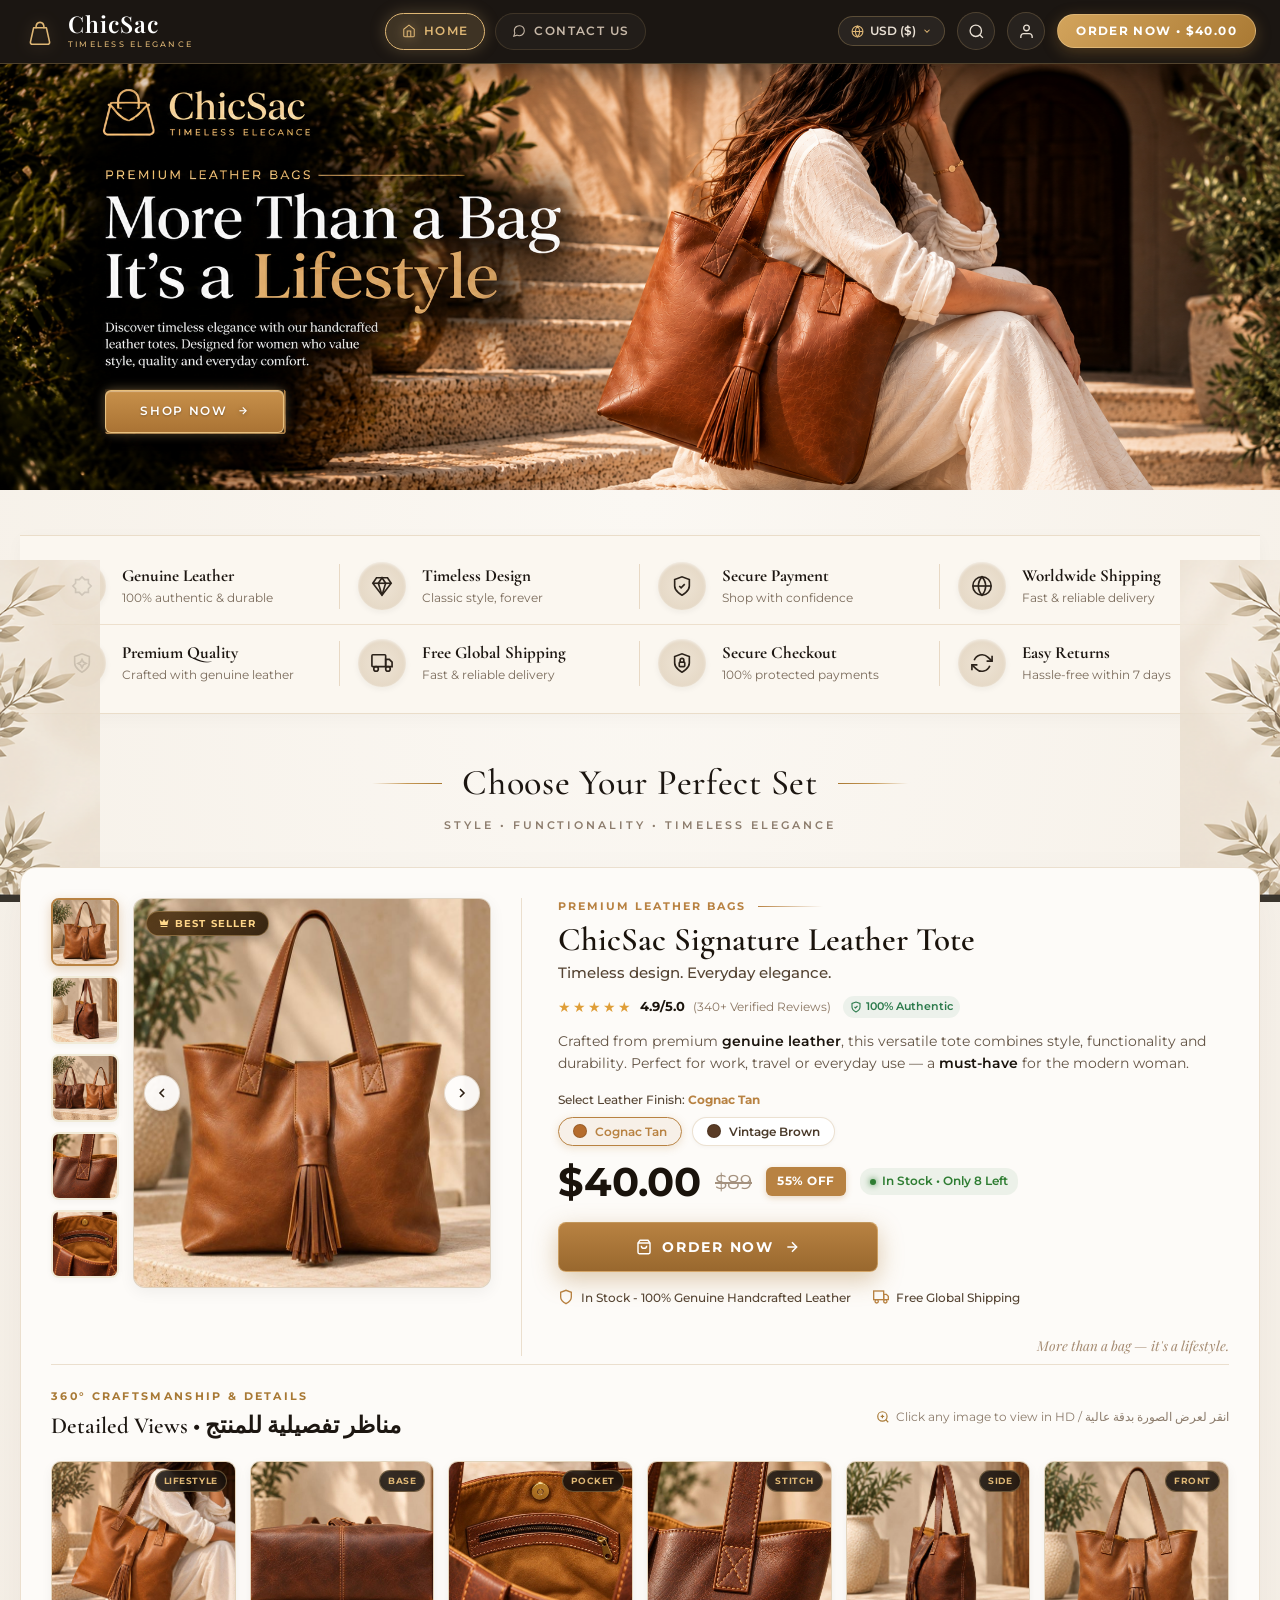
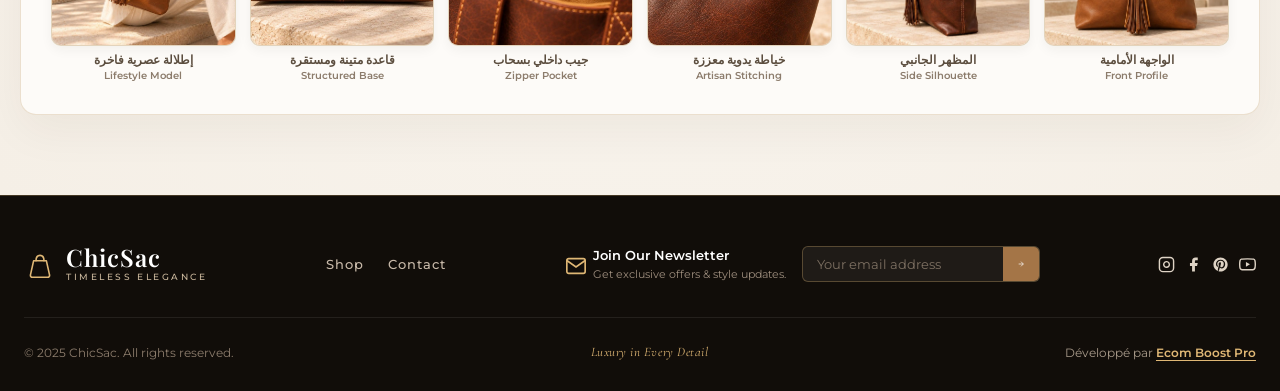
==== commit 7ad64da0: "Remove COLLECTION tab, use hero-banner.png on mobile instead of bag-front" ====
--- a/index.html
+++ b/index.html
@@ -41,10 +41,6 @@
         <a href="index.html" class="nav-tab-icon-item active" title="Home" aria-label="Home">
           <svg class="tab-icon-svg" viewBox="0 0 24 24"><path d="M3 9l9-7 9 7v11a2 2 0 0 1-2 2H5a2 2 0 0 1-2-2z"></path><polyline points="9 22 9 12 15 12 15 22"></polyline></svg>
           <span class="tab-icon-label">HOME</span>
-        </a>
-        <a href="#product-showcase" class="nav-tab-icon-item" title="Collection" aria-label="Collection">
-          <svg class="tab-icon-svg" viewBox="0 0 24 24"><rect x="3" y="3" width="7" height="7" rx="1.5"></rect><rect x="14" y="3" width="7" height="7" rx="1.5"></rect><rect x="14" y="14" width="7" height="7" rx="1.5"></rect><rect x="3" y="14" width="7" height="7" rx="1.5"></rect></svg>
-          <span class="tab-icon-label">COLLECTION</span>
         </a>
         <a href="contact.html" class="nav-tab-icon-item" title="Contact Us" aria-label="Contact Us">
           <svg class="tab-icon-svg" viewBox="0 0 24 24"><path d="M21 11.5a8.38 8.38 0 0 1-.9 3.8 8.5 8.5 0 0 1-7.6 4.7 8.38 8.38 0 0 1-3.8-.9L3 21l1.9-5.7a8.38 8.38 0 0 1-.9-3.8 8.5 8.5 0 0 1 4.7-7.6 8.38 8.38 0 0 1 3.8-.9h.5a8.48 8.48 0 0 1 8 8v.5z"></path></svg>
@@ -137,14 +133,14 @@
 
     <!-- Responsive Fallback for Mobile / Tablet (< 900px) -->
     <div class="hero-mobile-block">
-      <div class="mobile-hero-content">
-        <span class="hero-badge-tag">PREMIUM LEATHER BAGS</span>
-        <h1 class="hero-main-title">More Than a Bag<br>It's a <span>Lifestyle</span></h1>
-        <p class="hero-description">Discover timeless elegance with our handcrafted leather totes. Designed for women who value style, quality and everyday comfort.</p>
-        <a href="#product-showcase" class="hero-cta-btn">
-          <span>SHOP NOW</span>
-          <svg viewBox="0 0 24 24" fill="none" stroke="currentColor" width="16" height="16"><line x1="5" y1="12" x2="19" y2="12"></line><polyline points="12 5 19 12 12 19"></polyline></svg>
-        </a>
+      <div class="mobile-hero-img-wrap">
+        <img src="assets/images/hero-banner.png?v=3" alt="ChicSac — More Than a Bag, It's a Lifestyle" class="mobile-hero-banner-img">
+        <div class="mobile-hero-overlay">
+          <a href="#product-showcase" class="hero-cta-btn">
+            <span>SHOP NOW</span>
+            <svg viewBox="0 0 24 24" fill="none" stroke="currentColor" width="16" height="16"><line x1="5" y1="12" x2="19" y2="12"></line><polyline points="12 5 19 12 12 19"></polyline></svg>
+          </a>
+        </div>
       </div>
     </div>
   </section>
--- a/css/style.css
+++ b/css/style.css
@@ -280,9 +280,68 @@
 /* Mobile Hero (< 900px) */
 .hero-mobile-block {
   display: none;
-  background: var(--bg-dark-surface);
+  background: linear-gradient(180deg, #1a140f 0%, #0f0b08 100%);
   color: #fff;
-  padding: 24px 20px 40px;
+  padding: 0 0 36px;
+  width: 100%;
+  max-width: 100%;
+  box-sizing: border-box;
+  overflow: hidden;
+}
+
+.mobile-hero-img-wrap {
+  width: 100%;
+  position: relative;
+  overflow: hidden;
+  background: #1a140f;
+}
+
+.mobile-hero-banner-img {
+  width: 100%;
+  height: auto;
+  display: block;
+  object-fit: cover;
+}
+
+.mobile-hero-overlay {
+  position: absolute;
+  bottom: 0;
+  left: 0;
+  right: 0;
+  padding: 20px;
+  background: linear-gradient(0deg, rgba(15, 10, 6, 0.7) 0%, transparent 100%);
+  display: flex;
+  align-items: flex-end;
+  justify-content: flex-start;
+}
+
+/* Contact Mobile Hero Image */
+.contact-mobile-hero-img-wrap {
+  position: relative;
+  width: 100%;
+  max-width: 100%;
+  overflow: hidden;
+  border-radius: 0 0 20px 20px;
+  max-height: 280px;
+}
+
+.contact-mobile-hero-img {
+  width: 100%;
+  height: 280px;
+  object-fit: cover;
+  display: block;
+}
+
+.contact-mobile-hero-overlay {
+  position: absolute;
+  inset: 0;
+  background: linear-gradient(180deg, rgba(15, 10, 6, 0.3) 0%, rgba(15, 10, 6, 0.85) 100%);
+  display: flex;
+  flex-direction: column;
+  align-items: center;
+  justify-content: flex-end;
+  padding: 24px 20px;
+  text-align: center;
 }
 
 .mobile-top-bar {
@@ -355,6 +414,7 @@
 
 .mobile-hero-content {
   text-align: center;
+  padding: 20px 20px 0;
 }
 
 .hero-badge-tag {
@@ -2342,13 +2402,18 @@
 /* Mobile Contact Fallback */
 .contact-mobile-wrapper {
   display: none;
-  background: var(--bg-dark);
+  background: linear-gradient(180deg, #16110d 0%, #0f0b08 100%);
   color: #fff;
-  padding: 24px 20px 40px;
+  padding: 0 0 32px;
+  width: 100%;
+  max-width: 100%;
+  box-sizing: border-box;
+  overflow: hidden;
 }
 
 .contact-mobile-intro {
   text-align: center;
+  padding: 16px 20px;
   margin-bottom: 24px;
 }
 
@@ -2357,6 +2422,7 @@
   color: var(--text-dark);
   border-radius: var(--radius-lg);
   padding: 24px;
+  margin: 0 16px;
   box-shadow: var(--shadow-lg);
 }
 
@@ -3728,10 +3794,10 @@
   }
 }
 
-@media (max-width: 640px) {
+@media (max-width: 768px) {
   .navbar-inner-container {
-    padding: 8px 10px 6px;
-    gap: 6px 6px;
+    padding: 8px 12px 4px;
+    gap: 6px 8px;
   }
 
   .nav-left-brand-group {
@@ -3754,18 +3820,22 @@
   }
 
   .nav-brand-logo-svg {
-    width: 24px;
-    height: 24px;
+    width: 26px;
+    height: 26px;
   }
 
   .nav-actions-group {
     gap: 5px;
   }
 
+  /* Hide currency text, keep only icon */
+  .currency-toggle-btn #active-currency-text {
+    display: none;
+  }
+
   .currency-toggle-btn {
-    padding: 5px 8px;
-    font-size: 10px;
-    gap: 3px;
+    padding: 6px 8px;
+    gap: 0;
   }
 
   .currency-toggle-btn svg:last-child {
@@ -3773,8 +3843,8 @@
   }
 
   .nav-icon-btn {
-    width: 31px;
-    height: 31px;
+    width: 32px;
+    height: 32px;
   }
 
   .nav-icon-btn svg {
@@ -3784,50 +3854,128 @@
 
   .nav-cta-pill-btn {
     display: inline-flex !important;
+    padding: 6px 12px;
+    font-size: 9.5px;
+    letter-spacing: 0.06em;
+  }
+
+  .nav-menu-desktop {
+    gap: 4px;
+    padding: 6px 4px 4px;
+    justify-content: center;
+  }
+
+  .nav-tab-icon-item {
     padding: 6px 10px;
     font-size: 9.5px;
-    letter-spacing: 0.05em;
-  }
-
-  .nav-menu-desktop {
-    gap: 4px;
-    padding: 6px 2px 2px;
-    justify-content: space-around;
-  }
-
-  .nav-tab-icon-item {
-    padding: 5px 9px;
-    font-size: 9.5px;
-    gap: 4px;
+    gap: 5px;
+    border-radius: 16px;
   }
 
   .nav-tab-icon-item .tab-icon-svg {
     width: 12px;
     height: 12px;
   }
-}
-
-@media (max-width: 380px) {
+
+  .tab-icon-label {
+    font-size: 9px;
+  }
+}
+
+@media (max-width: 480px) {
   .navbar-inner-container {
-    padding: 6px 6px 4px;
+    padding: 6px 8px 2px;
+    gap: 4px 6px;
+  }
+
+  .nav-left-brand-group {
+    gap: 6px;
+  }
+
+  .nav-hamburger-btn {
+    width: 30px;
+    height: 30px;
+    padding: 6px;
+    gap: 4px;
+  }
+
+  .nav-brand-title {
+    font-size: 16px;
   }
 
   .nav-brand-subtitle {
     display: none;
   }
 
+  .nav-brand-logo-svg {
+    width: 22px;
+    height: 22px;
+  }
+
+  .nav-actions-group {
+    gap: 4px;
+  }
+
+  /* Hide search and account on very small screens */
+  #nav-search-btn,
+  #nav-account-btn {
+    width: 28px;
+    height: 28px;
+  }
+
+  .currency-selector-wrap {
+    display: none;
+  }
+
   .nav-cta-pill-btn {
-    padding: 5px 7px;
-  }
-
-  .nav-cta-pill-btn span {
+    padding: 5px 10px;
     font-size: 9px;
+    letter-spacing: 0.04em;
+  }
+
+  .nav-menu-desktop {
+    gap: 3px;
+    padding: 5px 2px 3px;
+    justify-content: space-around;
+  }
+
+  .nav-tab-icon-item {
+    padding: 5px 8px;
+    font-size: 9px;
+    gap: 4px;
+    border-radius: 14px;
+  }
+
+  .nav-tab-icon-item .tab-icon-svg {
+    width: 11px;
+    height: 11px;
+  }
+}
+
+@media (max-width: 360px) {
+  .nav-brand-title {
+    font-size: 15px;
+  }
+
+  .nav-brand-logo-svg {
+    width: 20px;
+    height: 20px;
+  }
+
+  .nav-cta-pill-btn {
+    padding: 4px 8px;
+    font-size: 8.5px;
   }
 
   .nav-tab-icon-item {
     padding: 4px 6px;
-    font-size: 9px;
+    font-size: 8.5px;
     gap: 3px;
+  }
+
+  .nav-tab-icon-item .tab-icon-svg {
+    width: 10px;
+    height: 10px;
   }
 }
 
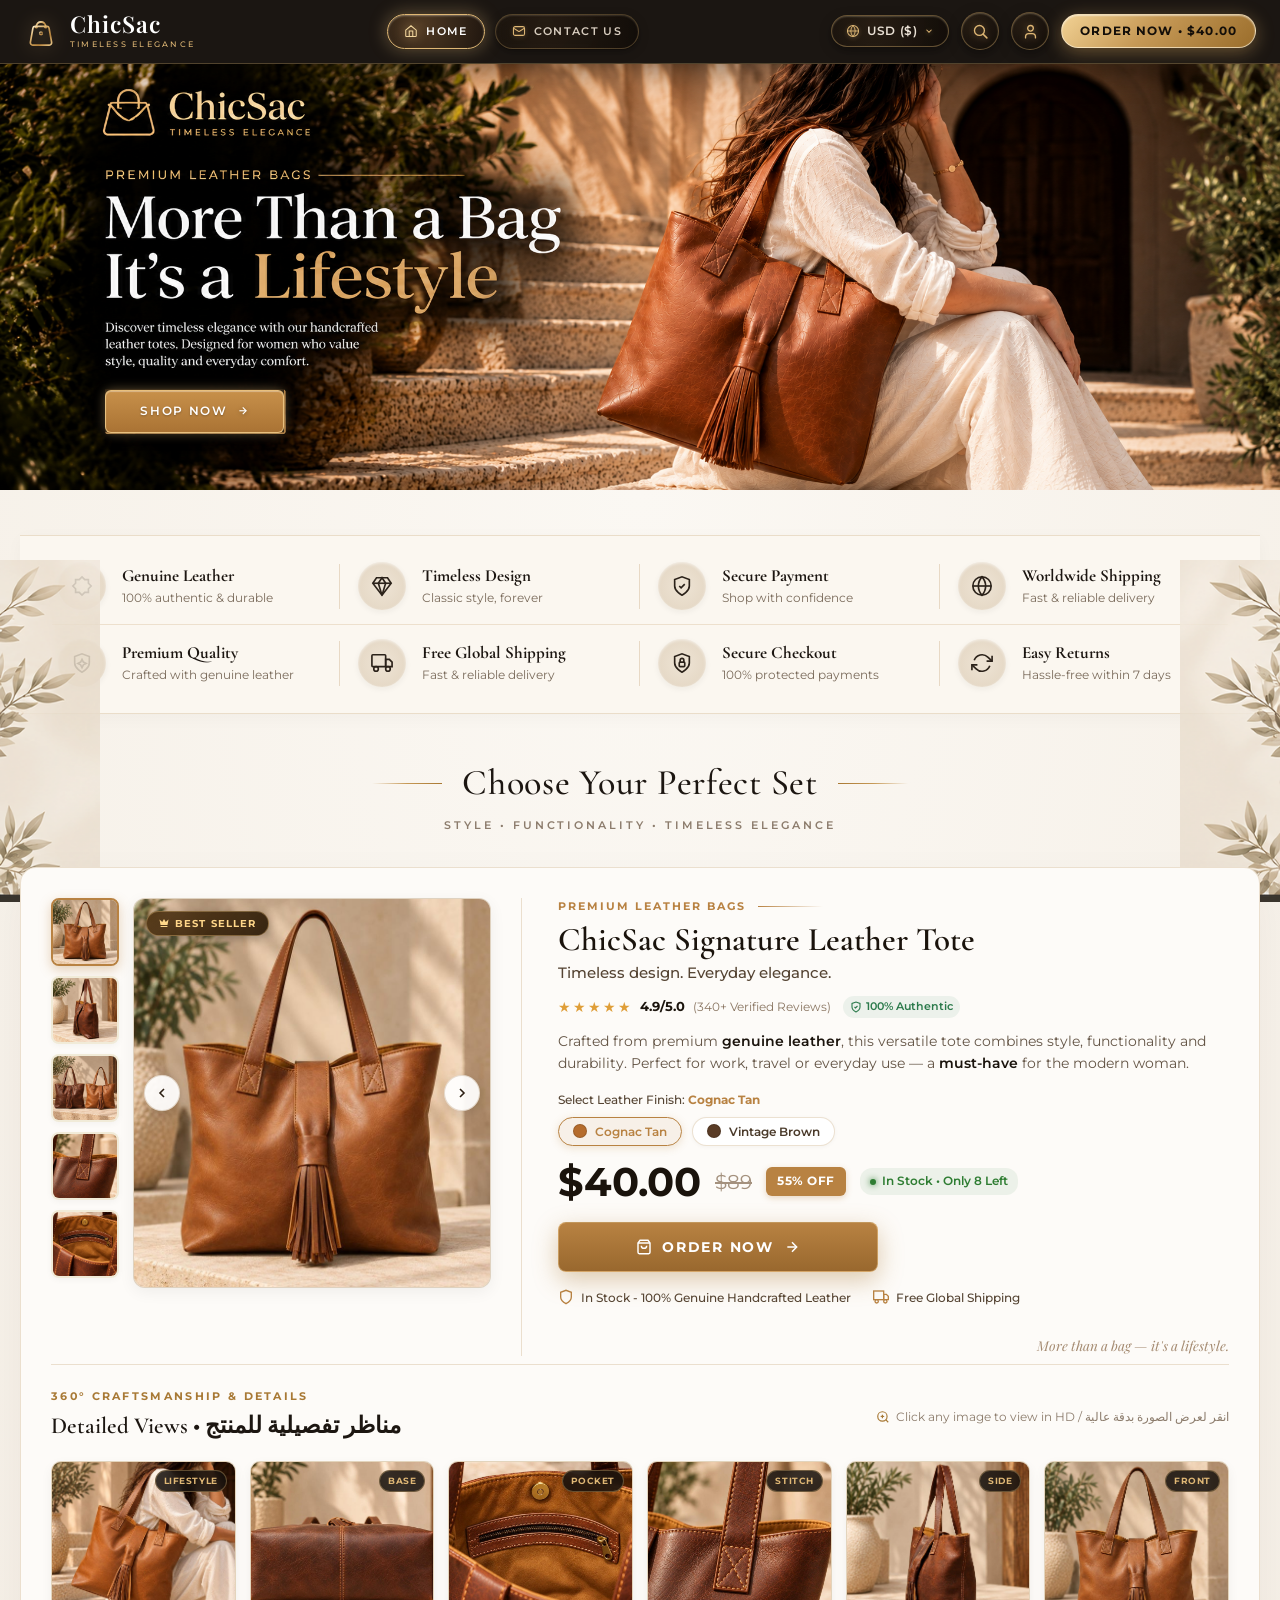
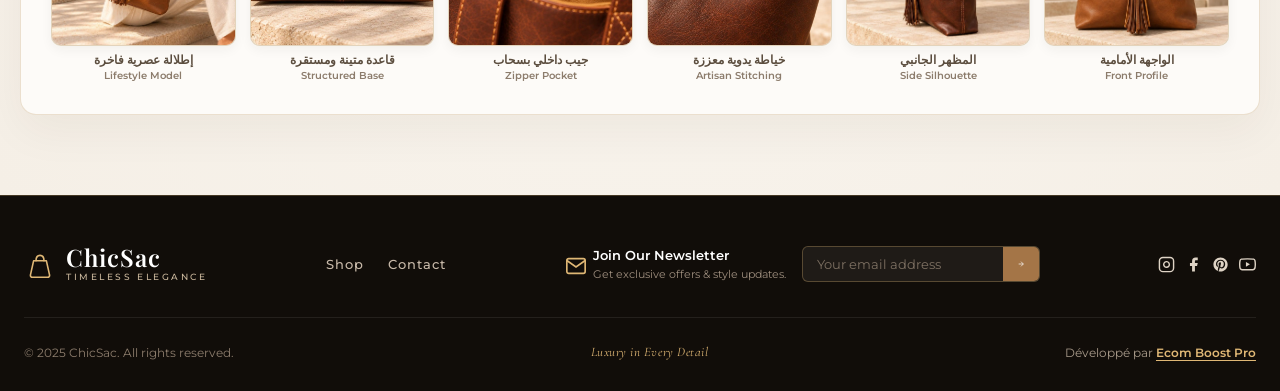
==== commit 1a88ed9c: "Elevate top navbar icons to luxury jewelry-grade gold aesthetic" ====
--- a/index.html
+++ b/index.html
@@ -25,9 +25,27 @@
         </button>
 
         <a href="index.html" class="nav-brand-wrap" aria-label="ChicSac - Home">
-          <svg class="nav-brand-logo-svg" viewBox="0 0 40 40">
-            <path d="M12 16 L8 34 C8 35.5 9 36.5 10.5 36.5 L29.5 36.5 C31 36.5 32 35.5 32 34 L28 16 Z" stroke-width="2" stroke-linejoin="round" />
-            <path d="M15 16 C15 7, 25 7, 25 16" stroke-width="2" stroke-linecap="round" />
+          <svg class="nav-brand-logo-svg" viewBox="0 0 40 40" fill="none" xmlns="http://www.w3.org/2000/svg">
+            <defs>
+              <linearGradient id="chicsacGoldMetal" x1="0%" y1="0%" x2="100%" y2="100%">
+                <stop offset="0%" stop-color="#fff2d6" />
+                <stop offset="30%" stop-color="#dfb775" />
+                <stop offset="70%" stop-color="#b6833c" />
+                <stop offset="100%" stop-color="#e8c78a" />
+              </linearGradient>
+            </defs>
+            <!-- Arched Handles -->
+            <path d="M14.5 15 C14.5 7.5, 25.5 7.5, 25.5 15" stroke="url(#chicsacGoldMetal)" stroke-width="2.2" stroke-linecap="round" />
+            <!-- Handle Hardware Eyelets -->
+            <circle cx="14.5" cy="15.5" r="1.6" fill="url(#chicsacGoldMetal)" />
+            <circle cx="25.5" cy="15.5" r="1.6" fill="url(#chicsacGoldMetal)" />
+            <!-- Luxury Tote Silhouette -->
+            <path d="M10.5 16.5 L7.5 33.5 C7.3 35 8.5 36.5 10.2 36.5 L29.8 36.5 C31.5 36.5 32.7 35 32.5 33.5 L29.5 16.5 C29.3 15.3 28.3 14.5 27 14.5 L13 14.5 C11.7 14.5 10.7 15.3 10.5 16.5 Z" stroke="url(#chicsacGoldMetal)" stroke-width="2" stroke-linejoin="round" />
+            <!-- Golden Turnlock Clasp -->
+            <rect x="18" y="20.5" width="4" height="4.5" rx="1.2" fill="url(#chicsacGoldMetal)" />
+            <circle cx="20" cy="22.75" r="0.85" fill="#16110d" />
+            <!-- Haute-Couture Accent Stitch -->
+            <line x1="11.5" y1="20" x2="28.5" y2="20" stroke="url(#chicsacGoldMetal)" stroke-width="1" stroke-dasharray="1.5 1.5" opacity="0.65" />
           </svg>
           <div class="nav-brand-text">
             <span class="nav-brand-title">ChicSac</span>
@@ -39,11 +57,11 @@
       <!-- Center: Main Navigation Links (Icon Tabs) -->
       <nav class="nav-menu-desktop" aria-label="Main Navigation">
         <a href="index.html" class="nav-tab-icon-item active" title="Home" aria-label="Home">
-          <svg class="tab-icon-svg" viewBox="0 0 24 24"><path d="M3 9l9-7 9 7v11a2 2 0 0 1-2 2H5a2 2 0 0 1-2-2z"></path><polyline points="9 22 9 12 15 12 15 22"></polyline></svg>
+          <svg class="tab-icon-svg" viewBox="0 0 24 24"><path d="M3 10.5L12 3l9 7.5V20a1.5 1.5 0 0 1-1.5 1.5H4.5A1.5 1.5 0 0 1 3 20V10.5z"></path><polyline points="9 21 9 12 15 12 15 21"></polyline></svg>
           <span class="tab-icon-label">HOME</span>
         </a>
         <a href="contact.html" class="nav-tab-icon-item" title="Contact Us" aria-label="Contact Us">
-          <svg class="tab-icon-svg" viewBox="0 0 24 24"><path d="M21 11.5a8.38 8.38 0 0 1-.9 3.8 8.5 8.5 0 0 1-7.6 4.7 8.38 8.38 0 0 1-3.8-.9L3 21l1.9-5.7a8.38 8.38 0 0 1-.9-3.8 8.5 8.5 0 0 1 4.7-7.6 8.38 8.38 0 0 1 3.8-.9h.5a8.48 8.48 0 0 1 8 8v.5z"></path></svg>
+          <svg class="tab-icon-svg" viewBox="0 0 24 24"><rect x="2.5" y="4.5" width="19" height="15" rx="3"></rect><path d="m21.5 7-8.5 5.5a2 2 0 0 1-2 0L2.5 7"></path></svg>
           <span class="tab-icon-label">CONTACT US</span>
         </a>
       </nav>
@@ -54,7 +72,7 @@
         <!-- Currency Selector Dropdown -->
         <div class="currency-selector-wrap" id="currency-selector-container">
           <button type="button" class="currency-toggle-btn" id="currency-toggle-btn" aria-label="Select Currency">
-            <svg viewBox="0 0 24 24"><circle cx="12" cy="12" r="10"></circle><line x1="2" y1="12" x2="22" y2="12"></line><path d="M12 2a15.3 15.3 0 0 1 4 10 15.3 15.3 0 0 1-4 10 15.3 15.3 0 0 1-4-10 15.3 15.3 0 0 1 4-10z"></path></svg>
+            <svg viewBox="0 0 24 24"><circle cx="12" cy="12" r="9.5" stroke-width="1.8"></circle><line x1="2.5" y1="12" x2="21.5" y2="12" stroke-width="1.6"></line><path d="M12 2.5a14.5 14.5 0 0 1 3.8 9.5 14.5 14.5 0 0 1-3.8 9.5 14.5 14.5 0 0 1-3.8-9.5 14.5 14.5 0 0 1 3.8-9.5z" stroke-width="1.6"></path></svg>
             <span id="active-currency-text">USD ($)</span>
             <svg viewBox="0 0 24 24" style="width: 10px; height: 10px; stroke-width: 2.5;"><polyline points="6 9 12 15 18 9"></polyline></svg>
           </button>
@@ -84,12 +102,12 @@
 
         <!-- Search Button -->
         <button type="button" class="nav-icon-btn" id="nav-search-btn" aria-label="Search Collection" title="Search Collection">
-          <svg viewBox="0 0 24 24"><circle cx="11" cy="11" r="8"></circle><line x1="21" y1="21" x2="16.65" y2="16.65"></line></svg>
+          <svg viewBox="0 0 24 24"><circle cx="10.5" cy="10.5" r="7" stroke-width="1.9"></circle><line x1="15.8" y1="15.8" x2="21" y2="21" stroke-width="2.2" stroke-linecap="round"></line></svg>
         </button>
 
         <!-- VIP Member / Account Button -->
         <button type="button" class="nav-icon-btn" id="nav-account-btn" aria-label="VIP Member Portal" title="VIP Member Portal">
-          <svg viewBox="0 0 24 24"><path d="M20 21v-2a4 4 0 0 0-4-4H8a4 4 0 0 0-4 4v2"></path><circle cx="12" cy="7" r="4"></circle></svg>
+          <svg viewBox="0 0 24 24"><path d="M19 21v-1.5a4.5 4.5 0 0 0-4.5-4.5h-5A4.5 4.5 0 0 0 5 19.5V21" stroke-width="1.9" stroke-linecap="round"></path><circle cx="12" cy="7.5" r="4" stroke-width="1.9"></circle></svg>
         </button>
 
         <!-- Direct ORDER NOW CTA -->
@@ -135,12 +153,10 @@
     <div class="hero-mobile-block">
       <div class="mobile-hero-img-wrap">
         <img src="assets/images/hero-banner.png?v=3" alt="ChicSac — More Than a Bag, It's a Lifestyle" class="mobile-hero-banner-img">
-        <div class="mobile-hero-overlay">
-          <a href="#product-showcase" class="hero-cta-btn">
-            <span>SHOP NOW</span>
-            <svg viewBox="0 0 24 24" fill="none" stroke="currentColor" width="16" height="16"><line x1="5" y1="12" x2="19" y2="12"></line><polyline points="12 5 19 12 12 19"></polyline></svg>
-          </a>
-        </div>
+        <a href="#product-showcase" class="hero-neon-cta-btn mobile-neon-cta-btn" id="mobile-hero-shop-btn" aria-label="Shop Signature Leather Tote for $40">
+          <span>SHOP NOW</span>
+          <svg class="neon-btn-arrow" viewBox="0 0 24 24"><line x1="5" y1="12" x2="19" y2="12"></line><polyline points="12 5 19 12 12 19"></polyline></svg>
+        </a>
       </div>
     </div>
   </section>
@@ -998,8 +1014,6 @@
 
       <div class="mobile-nav-links">
         <a href="index.html" class="mobile-nav-link active">Home</a>
-        <a href="#product-showcase" class="mobile-nav-link">Collection ($40)</a>
-        <button type="button" class="mobile-nav-link" id="mobile-craft-link" style="background: none; border: none; text-align: left; padding: 0; width: 100%; font-family: inherit;">Craftsmanship</button>
         <a href="contact.html" class="mobile-nav-link">Contact Us</a>
       </div>
 
--- a/css/style.css
+++ b/css/style.css
@@ -280,9 +280,9 @@
 /* Mobile Hero (< 900px) */
 .hero-mobile-block {
   display: none;
-  background: linear-gradient(180deg, #1a140f 0%, #0f0b08 100%);
+  background: #110d09;
   color: #fff;
-  padding: 0 0 36px;
+  padding: 0;
   width: 100%;
   max-width: 100%;
   box-sizing: border-box;
@@ -293,26 +293,74 @@
   width: 100%;
   position: relative;
   overflow: hidden;
-  background: #1a140f;
+  background: #110d09;
 }
 
 .mobile-hero-banner-img {
   width: 100%;
   height: auto;
   display: block;
-  object-fit: cover;
-}
-
-.mobile-hero-overlay {
+}
+
+.mobile-neon-cta-btn {
   position: absolute;
-  bottom: 0;
-  left: 0;
-  right: 0;
-  padding: 20px;
-  background: linear-gradient(0deg, rgba(15, 10, 6, 0.7) 0%, transparent 100%);
-  display: flex;
-  align-items: flex-end;
-  justify-content: flex-start;
+  left: 8%;
+  top: 74.5%;
+  width: auto !important;
+  min-width: 105px !important;
+  max-width: 38%;
+  height: clamp(26px, 4.8vw, 34px) !important;
+  display: inline-flex !important;
+  align-items: center !important;
+  justify-content: center !important;
+  gap: 6px !important;
+  white-space: nowrap !important;
+  padding: 0 clamp(8px, 1.8vw, 14px) !important;
+  background: linear-gradient(180deg, #c7904a 0%, #aa7334 100%) !important;
+  border: 1.5px solid rgba(235, 196, 130, 0.95) !important;
+  border-radius: 5px !important;
+  color: #ffffff !important;
+  font-family: 'Outfit', var(--font-sans), sans-serif !important;
+  font-size: clamp(9px, 1.8vw, 12px) !important;
+  font-weight: 700 !important;
+  letter-spacing: 0.12em !important;
+  text-transform: uppercase !important;
+  z-index: 20 !important;
+  cursor: pointer !important;
+  box-sizing: border-box !important;
+  text-shadow: 0 1px 2px rgba(0, 0, 0, 0.35) !important;
+  box-shadow: 
+    0 4px 14px rgba(0, 0, 0, 0.35),
+    0 0 14px rgba(223, 183, 117, 0.65),
+    inset 0 1px 1px rgba(255, 255, 255, 0.35) !important;
+  animation: subtleLuxuryNeonPulse 3.5s infinite ease-in-out !important;
+  transition: all 0.25s ease !important;
+}
+
+.mobile-neon-cta-btn span {
+  white-space: nowrap !important;
+  display: inline-block !important;
+}
+
+.mobile-neon-cta-btn:hover {
+  background: linear-gradient(180deg, #d39b53 0%, #b57c39 100%) !important;
+  color: #ffffff !important;
+  border-color: #fff0c2 !important;
+  box-shadow: 
+    0 6px 20px rgba(0, 0, 0, 0.35),
+    0 0 24px rgba(223, 183, 117, 0.85),
+    inset 0 1px 2px rgba(255, 255, 255, 0.5) !important;
+  transform: translateY(-1px) !important;
+}
+
+.mobile-neon-cta-btn .neon-btn-arrow {
+  width: clamp(10px, 1.6vw, 13px) !important;
+  height: clamp(10px, 1.6vw, 13px) !important;
+  stroke: #ffffff !important;
+  stroke-width: 2.3 !important;
+  fill: none !important;
+  flex-shrink: 0 !important;
+  filter: drop-shadow(0 1px 2px rgba(0, 0, 0, 0.3)) !important;
 }
 
 /* Contact Mobile Hero Image */
@@ -327,8 +375,9 @@
 
 .contact-mobile-hero-img {
   width: 100%;
-  height: 280px;
+  height: 240px;
   object-fit: cover;
+  object-position: 70% center;
   display: block;
 }
 
@@ -2046,25 +2095,39 @@
     box-sizing: border-box !important;
   }
 
+  /* Streamlined Luxury 4-Badge Trust Bar on Mobile */
+  .trust-bar-row-divider,
+  .trust-bar-grid .trust-col-item:nth-child(n+6) {
+    display: none !important;
+  }
+
   .trust-bar-horizontal {
-    padding: 16px 12px !important;
-    margin-bottom: 28px !important;
+    margin: 18px 14px 28px !important;
+    padding: 16px 14px !important;
+    border-radius: 14px !important;
+    background: #ffffff !important;
+    border: 1px solid rgba(214, 188, 153, 0.45) !important;
+    box-shadow: 0 4px 20px rgba(25, 15, 5, 0.05) !important;
   }
 
   .trust-bar-horizontal .trust-bar-grid {
     grid-template-columns: repeat(2, minmax(0, 1fr)) !important;
-    gap: 12px 8px !important;
-    padding: 8px 4px !important;
+    gap: 12px 10px !important;
+    padding: 0 !important;
     width: 100% !important;
     box-sizing: border-box !important;
   }
 
   .trust-col-item {
-    padding: 8px 6px !important;
-    gap: 10px !important;
+    padding: 4px 2px !important;
+    gap: 9px !important;
     width: 100% !important;
     box-sizing: border-box !important;
     min-width: 0 !important;
+    background: transparent !important;
+    border: none !important;
+    display: flex !important;
+    align-items: center !important;
   }
 
   .trust-col-item:not(:last-child)::after {
@@ -2072,38 +2135,43 @@
   }
 
   .trust-col-icon {
-    width: 38px !important;
-    height: 38px !important;
+    width: 36px !important;
+    height: 36px !important;
+    border-radius: 50% !important;
+    background: rgba(223, 183, 117, 0.12) !important;
+    border: 1px solid rgba(223, 183, 117, 0.3) !important;
     flex-shrink: 0 !important;
+    display: flex !important;
+    align-items: center !important;
+    justify-content: center !important;
   }
 
   .trust-col-icon svg {
-    width: 18px !important;
-    height: 18px !important;
+    width: 16px !important;
+    height: 16px !important;
+    stroke: #b57c39 !important;
+  }
+
+  .trust-col-content {
+    min-width: 0 !important;
+    display: flex !important;
+    flex-direction: column !important;
   }
 
   .trust-col-title {
-    font-size: 14px !important;
-    line-height: 1.2 !important;
+    font-size: 12.5px !important;
+    font-weight: 700 !important;
+    color: #1a140f !important;
+    line-height: 1.25 !important;
+    white-space: nowrap !important;
+    overflow: hidden !important;
+    text-overflow: ellipsis !important;
   }
 
   .trust-col-desc {
-    font-size: 11px !important;
+    font-size: 10.5px !important;
+    color: #7a6e62 !important;
     line-height: 1.3 !important;
-  }
-}
-
-@media (max-width: 520px) {
-  .trust-bar-horizontal .trust-bar-grid {
-    grid-template-columns: 1fr !important;
-    gap: 10px !important;
-  }
-
-  .trust-col-item {
-    padding: 12px 14px !important;
-    background: rgba(255, 255, 255, 0.7) !important;
-    border-radius: 10px !important;
-    border: 1px solid rgba(214, 188, 153, 0.35) !important;
   }
 }
 
@@ -2185,6 +2253,70 @@
 .contact-hotspot {
   position: absolute;
   cursor: pointer;
+}
+
+/* ========================================================
+   DESKTOP CONTACT INTRO TEXT (LEFT SIDE - FROM REFERENCE)
+   ======================================================== */
+.desktop-contact-intro {
+  position: absolute;
+  left: 6%;
+  top: 22%;
+  width: 26.5%;
+  z-index: 10;
+  color: #ffffff;
+  display: flex;
+  flex-direction: column;
+}
+
+.contact-badge-wrap {
+  display: flex;
+  align-items: center;
+  gap: 12px;
+  margin-bottom: 12px;
+}
+
+.contact-eyebrow {
+  font-family: var(--font-sans);
+  font-size: clamp(9px, 0.72vw, 11px);
+  font-weight: 600;
+  letter-spacing: 0.22em;
+  text-transform: uppercase;
+  color: #dfb775;
+}
+
+.contact-eyebrow-line {
+  display: inline-block;
+  width: 36px;
+  height: 1px;
+  background: #dfb775;
+}
+
+.contact-main-heading {
+  font-family: var(--font-serif);
+  font-size: clamp(30px, 3.4vw, 54px);
+  font-weight: 500;
+  color: #ffffff;
+  line-height: 1.05;
+  margin: 0 0 16px 0;
+  letter-spacing: -0.01em;
+  text-shadow: 0 2px 14px rgba(0, 0, 0, 0.5);
+}
+
+.contact-main-heading span {
+  font-family: var(--font-serif);
+  color: #dfb775;
+  font-style: italic;
+  font-weight: 400;
+}
+
+.contact-sub-text {
+  font-family: var(--font-sans);
+  font-size: clamp(11.5px, 0.88vw, 14.5px);
+  color: #eae1d5;
+  line-height: 1.65;
+  margin: 0;
+  text-shadow: 0 1px 6px rgba(0, 0, 0, 0.4);
 }
 
 /* ========================================================
@@ -2413,8 +2545,25 @@
 
 .contact-mobile-intro {
   text-align: center;
-  padding: 16px 20px;
-  margin-bottom: 24px;
+  padding: 16px 20px 20px;
+}
+
+.contact-mobile-intro .contact-sub-text {
+  font-size: 13px;
+  color: #d8cec0;
+  line-height: 1.6;
+  max-width: 440px;
+  margin: 0 auto;
+}
+
+.contact-mobile-hero-overlay .contact-badge-wrap {
+  justify-content: center;
+  margin-bottom: 6px;
+}
+
+.contact-mobile-hero-overlay .contact-main-heading {
+  font-size: 32px;
+  margin-bottom: 0;
 }
 
 .contact-mobile-card {
@@ -2653,17 +2802,16 @@
 }
 
 .nav-brand-logo-svg {
-  width: 32px;
-  height: 32px;
-  stroke: var(--primary-gold-light);
-  fill: none;
-  stroke-width: 1.8;
-  filter: drop-shadow(0 2px 8px rgba(223, 183, 117, 0.35));
-  transition: transform var(--transition-fast);
+  width: 34px;
+  height: 34px;
+  flex-shrink: 0;
+  filter: drop-shadow(0 2px 10px rgba(223, 183, 117, 0.45));
+  transition: transform 0.3s cubic-bezier(0.16, 1, 0.3, 1), filter 0.3s ease;
 }
 
 .nav-brand-wrap:hover .nav-brand-logo-svg {
-  transform: rotate(-5deg) scale(1.05);
+  transform: rotate(-4deg) scale(1.08);
+  filter: drop-shadow(0 3px 14px rgba(223, 183, 117, 0.7));
 }
 
 .nav-brand-text {
@@ -2689,7 +2837,6 @@
   margin-top: 3px;
 }
 
-/* Nav Menu Links */
 /* Nav Menu Links (Luxury Icon Tabs) */
 .nav-menu-desktop {
   display: flex;
@@ -2703,50 +2850,55 @@
   align-items: center;
   gap: 8px;
   padding: 8px 16px;
-  border-radius: 22px;
-  background: rgba(255, 255, 255, 0.03);
-  border: 1px solid rgba(223, 183, 117, 0.15);
-  color: #c8b9a9;
+  border-radius: 999px;
+  background: radial-gradient(circle at 35% 30%, rgba(48, 36, 24, 0.65) 0%, rgba(18, 13, 9, 0.85) 100%);
+  border: 1px solid rgba(223, 183, 117, 0.28);
+  box-shadow: inset 0 1px 1.5px rgba(255, 235, 195, 0.15), 0 3px 10px rgba(0, 0, 0, 0.35);
+  backdrop-filter: blur(8px);
+  -webkit-backdrop-filter: blur(8px);
+  color: #d8cdbf;
   text-decoration: none;
   font-family: var(--font-sans);
-  font-size: 11.5px;
+  font-size: 11px;
   font-weight: 600;
   letter-spacing: 0.12em;
-  transition: all 0.25s ease;
+  transition: all 0.3s cubic-bezier(0.16, 1, 0.3, 1);
   cursor: pointer;
 }
 
 .nav-tab-icon-item .tab-icon-svg {
   width: 14px;
   height: 14px;
-  stroke: currentColor;
+  stroke: #dfb775;
   stroke-width: 1.8;
   fill: none;
+  filter: drop-shadow(0 1px 2px rgba(223, 183, 117, 0.35));
   transition: all 0.25s ease;
 }
 
 .nav-tab-icon-item:hover {
-  background: rgba(223, 183, 117, 0.12);
-  border-color: rgba(223, 183, 117, 0.45);
-  color: #dfb775;
-  transform: translateY(-1px);
+  background: radial-gradient(circle at 35% 30%, rgba(70, 52, 34, 0.85) 0%, rgba(24, 17, 12, 0.95) 100%);
+  border-color: rgba(223, 183, 117, 0.65);
+  color: #ffffff;
+  transform: translateY(-2px);
+  box-shadow: inset 0 1px 2px rgba(255, 255, 255, 0.3), 0 4px 16px rgba(198, 153, 86, 0.4);
 }
 
 .nav-tab-icon-item:hover .tab-icon-svg {
-  stroke: #dfb775;
-  filter: drop-shadow(0 0 6px rgba(223, 183, 117, 0.6));
+  stroke: #ffffff;
+  filter: drop-shadow(0 0 6px rgba(223, 183, 117, 0.8));
 }
 
 .nav-tab-icon-item.active {
-  background: rgba(223, 183, 117, 0.18);
+  background: radial-gradient(circle at 35% 30%, rgba(85, 62, 38, 0.92) 0%, rgba(32, 22, 15, 0.98) 100%);
   border-color: #dfb775;
-  color: #dfb775;
-  box-shadow: 0 0 16px rgba(223, 183, 117, 0.25);
+  color: #ffffff;
+  box-shadow: inset 0 1px 2px rgba(255, 240, 210, 0.4), 0 0 18px rgba(223, 183, 117, 0.4);
 }
 
 .nav-tab-icon-item.active .tab-icon-svg {
-  stroke: #dfb775;
-  filter: drop-shadow(0 0 6px rgba(223, 183, 117, 0.7));
+  stroke: #f3d79e;
+  filter: drop-shadow(0 0 6px rgba(223, 183, 117, 0.9));
 }
 
 /* Nav Actions (Right) */
@@ -2764,30 +2916,43 @@
 .currency-toggle-btn {
   display: flex;
   align-items: center;
-  gap: 6px;
-  background: rgba(255, 255, 255, 0.06);
-  border: 1px solid rgba(223, 183, 117, 0.28);
+  gap: 7px;
+  background: radial-gradient(circle at 35% 30%, rgba(48, 36, 24, 0.75) 0%, rgba(18, 13, 9, 0.95) 100%);
+  border: 1px solid rgba(223, 183, 117, 0.38);
+  box-shadow: inset 0 1px 1.5px rgba(255, 235, 195, 0.22), 0 4px 12px rgba(0, 0, 0, 0.4);
+  backdrop-filter: blur(10px);
+  -webkit-backdrop-filter: blur(10px);
   color: #eae1d5;
   font-size: 11.5px;
   font-weight: 600;
-  padding: 7px 12px;
+  letter-spacing: 0.05em;
+  padding: 8px 14px;
   border-radius: var(--radius-full);
   cursor: pointer;
-  transition: all var(--transition-fast);
+  transition: all 0.3s cubic-bezier(0.16, 1, 0.3, 1);
 }
 
 .currency-toggle-btn:hover {
-  background: rgba(223, 183, 117, 0.15);
-  border-color: var(--primary-gold-light);
-  color: #fff;
+  background: radial-gradient(circle at 35% 30%, rgba(70, 52, 34, 0.88) 0%, rgba(26, 18, 12, 0.98) 100%);
+  border-color: rgba(223, 183, 117, 0.75);
+  color: #ffffff;
+  transform: translateY(-2px);
+  box-shadow: inset 0 1px 2px rgba(255, 255, 255, 0.35), 0 0 16px rgba(223, 183, 117, 0.45);
 }
 
 .currency-toggle-btn svg {
-  width: 13px;
-  height: 13px;
-  stroke: var(--primary-gold-light);
-  stroke-width: 2;
+  width: 14px;
+  height: 14px;
+  stroke: #dfb775;
+  stroke-width: 1.8;
   fill: none;
+  filter: drop-shadow(0 1px 2px rgba(223, 183, 117, 0.4));
+  transition: all 0.25s ease;
+}
+
+.currency-toggle-btn:hover svg {
+  stroke: #ffffff;
+  filter: drop-shadow(0 0 6px rgba(223, 183, 117, 0.8));
 }
 
 .currency-dropdown-menu {
@@ -2837,35 +3002,46 @@
   color: var(--primary-gold-light);
 }
 
-/* Nav Action Buttons */
+/* Nav Action Buttons (Jewelry Medallions) */
 .nav-icon-btn {
   position: relative;
   width: 38px;
   height: 38px;
   border-radius: 50%;
-  background: rgba(255, 255, 255, 0.05);
-  border: 1px solid rgba(223, 183, 117, 0.22);
-  color: #eae1d5;
+  background: radial-gradient(circle at 35% 30%, rgba(48, 36, 24, 0.75) 0%, rgba(18, 13, 9, 0.95) 100%);
+  border: 1px solid rgba(223, 183, 117, 0.38);
+  box-shadow: inset 0 1px 1.5px rgba(255, 235, 195, 0.25), 0 4px 14px rgba(0, 0, 0, 0.45);
+  backdrop-filter: blur(10px);
+  -webkit-backdrop-filter: blur(10px);
+  color: #dfb775;
   display: flex;
   align-items: center;
   justify-content: center;
   cursor: pointer;
-  transition: all var(--transition-fast);
+  transition: all 0.3s cubic-bezier(0.16, 1, 0.3, 1);
 }
 
 .nav-icon-btn:hover {
-  background: rgba(223, 183, 117, 0.2);
-  border-color: var(--primary-gold-light);
+  background: radial-gradient(circle at 35% 30%, rgba(70, 52, 34, 0.88) 0%, rgba(26, 18, 12, 0.98) 100%);
+  border-color: rgba(223, 183, 117, 0.75);
   color: #ffffff;
-  transform: translateY(-1px);
+  transform: translateY(-2px) scale(1.05);
+  box-shadow: inset 0 1px 2px rgba(255, 255, 255, 0.35), 0 0 18px rgba(223, 183, 117, 0.5);
 }
 
 .nav-icon-btn svg {
   width: 17px;
   height: 17px;
-  stroke: currentColor;
-  stroke-width: 1.9;
+  stroke: #dfb775;
+  stroke-width: 1.8;
   fill: none;
+  filter: drop-shadow(0 1px 3px rgba(223, 183, 117, 0.4));
+  transition: all 0.25s ease;
+}
+
+.nav-icon-btn:hover svg {
+  stroke: #ffffff;
+  filter: drop-shadow(0 0 6px rgba(255, 255, 255, 0.7)) drop-shadow(0 0 10px rgba(223, 183, 117, 0.6));
 }
 
 .nav-cart-badge {
@@ -2890,53 +3066,118 @@
   transform: scale(1.4);
 }
 
-/* Quick Order CTA in Nav */
+/* Quick Order CTA in Nav - 24K Gold Bar finish */
 .nav-cta-pill-btn {
   display: inline-flex;
   align-items: center;
   gap: 7px;
-  background: var(--gold-gradient);
-  color: #ffffff;
+  background: linear-gradient(135deg, #f2d294 0%, #c69956 45%, #9a6d2b 100%);
+  color: #130e09;
+  font-family: var(--font-sans);
   font-size: 11.5px;
   font-weight: 700;
-  letter-spacing: 0.12em;
+  letter-spacing: 0.1em;
   text-transform: uppercase;
   padding: 9px 18px;
   border-radius: var(--radius-full);
-  border: 1px solid rgba(255, 225, 175, 0.35);
-  box-shadow: 0 4px 15px rgba(169, 121, 51, 0.35);
+  border: 1px solid rgba(255, 245, 220, 0.65);
+  box-shadow: inset 0 1px 1.5px rgba(255, 255, 255, 0.5), 0 4px 18px rgba(198, 153, 86, 0.45);
   cursor: pointer;
-  transition: all var(--transition-fast);
+  transition: all 0.3s cubic-bezier(0.16, 1, 0.3, 1);
+  position: relative;
+  overflow: hidden;
+}
+
+.nav-cta-pill-btn::after {
+  content: '';
+  position: absolute;
+  top: -50%;
+  left: -70%;
+  width: 50%;
+  height: 200%;
+  background: linear-gradient(90deg, transparent, rgba(255, 255, 255, 0.4), transparent);
+  transform: rotate(25deg);
+  transition: left 0.75s ease;
+}
+
+.nav-cta-pill-btn:hover::after {
+  left: 130%;
 }
 
 .nav-cta-pill-btn:hover {
-  background: var(--gold-gradient-hover);
-  transform: translateY(-1px);
-  box-shadow: 0 6px 20px rgba(169, 121, 51, 0.55);
-}
-
-/* Hamburger for Mobile */
+  background: linear-gradient(135deg, #fae0aa 0%, #d8aa65 45%, #a87932 100%);
+  transform: translateY(-2px) scale(1.02);
+  box-shadow: inset 0 1px 2px rgba(255, 255, 255, 0.7), 0 6px 22px rgba(198, 153, 86, 0.6);
+  color: #0b0704;
+}
+
+/* Hamburger for Mobile - Haute-Couture Jewel Capsule */
 .nav-hamburger-btn {
   display: none;
   flex-direction: column;
   justify-content: center;
-  gap: 5px;
+  align-items: center;
+  gap: 4.5px;
   width: 38px;
   height: 38px;
-  border-radius: var(--radius-sm);
-  background: rgba(255, 255, 255, 0.05);
-  border: 1px solid rgba(223, 183, 117, 0.25);
-  padding: 8px;
+  border-radius: 50%;
+  background: radial-gradient(circle at 35% 30%, rgba(48, 36, 24, 0.75) 0%, rgba(18, 13, 9, 0.95) 100%);
+  border: 1px solid rgba(223, 183, 117, 0.38);
+  box-shadow: inset 0 1px 1.5px rgba(255, 235, 195, 0.25), 0 4px 14px rgba(0, 0, 0, 0.45);
+  backdrop-filter: blur(10px);
+  -webkit-backdrop-filter: blur(10px);
+  padding: 0;
   cursor: pointer;
-}
-
+  transition: all 0.3s cubic-bezier(0.16, 1, 0.3, 1);
+  position: relative;
+  overflow: hidden;
+}
+
+.nav-hamburger-btn::before {
+  content: '';
+  position: absolute;
+  inset: 0;
+  border-radius: 50%;
+  background: linear-gradient(135deg, rgba(223, 183, 117, 0.18) 0%, transparent 60%);
+  opacity: 0;
+  transition: opacity 0.3s ease;
+}
+
+.nav-hamburger-btn:hover,
+.nav-hamburger-btn:active {
+  border-color: rgba(223, 183, 117, 0.75);
+  box-shadow: inset 0 1px 2px rgba(255, 255, 255, 0.35), 0 0 18px rgba(223, 183, 117, 0.5);
+  transform: scale(1.05);
+}
+
+.nav-hamburger-btn:hover::before {
+  opacity: 1;
+}
+
+/* 3 Haute-Couture Asymmetric Gold Bars */
 .nav-hamburger-btn span {
   display: block;
-  width: 100%;
   height: 2px;
-  background: #ffffff;
-  border-radius: 2px;
-  transition: all 0.3s ease;
+  background: linear-gradient(90deg, #dfb775 0%, #f7e4be 50%, #c69956 100%);
+  border-radius: 999px;
+  transition: all 0.3s cubic-bezier(0.16, 1, 0.3, 1);
+  box-shadow: 0 1px 3px rgba(0, 0, 0, 0.5);
+}
+
+.nav-hamburger-btn span:nth-child(1) {
+  width: 17px;
+}
+
+.nav-hamburger-btn span:nth-child(2) {
+  width: 11px;
+}
+
+.nav-hamburger-btn span:nth-child(3) {
+  width: 15px;
+}
+
+.nav-hamburger-btn:hover span:nth-child(2) {
+  width: 17px;
 }
 
 /* ========================================================
@@ -3279,23 +3520,28 @@
 }
 
 .cart-drawer-close {
-  width: 30px;
-  height: 30px;
+  width: 32px;
+  height: 32px;
   border-radius: 50%;
-  background: rgba(255, 255, 255, 0.08);
-  color: #d8cdbf;
+  background: radial-gradient(circle at 35% 30%, rgba(48, 36, 24, 0.75) 0%, rgba(18, 13, 9, 0.95) 100%);
+  border: 1px solid rgba(223, 183, 117, 0.38);
+  box-shadow: inset 0 1px 1.5px rgba(255, 235, 195, 0.25), 0 4px 12px rgba(0, 0, 0, 0.45);
+  color: #dfb775;
   display: flex;
   align-items: center;
   justify-content: center;
   font-size: 20px;
   line-height: 1;
   cursor: pointer;
-  transition: all var(--transition-fast);
+  transition: all 0.3s cubic-bezier(0.16, 1, 0.3, 1);
 }
 
 .cart-drawer-close:hover {
-  background: var(--primary-gold);
-  color: #120e0a;
+  background: radial-gradient(circle at 35% 30%, rgba(70, 52, 34, 0.88) 0%, rgba(26, 18, 12, 0.98) 100%);
+  border-color: rgba(223, 183, 117, 0.75);
+  color: #ffffff;
+  transform: rotate(90deg) scale(1.08);
+  box-shadow: inset 0 1px 2px rgba(255, 255, 255, 0.35), 0 0 16px rgba(223, 183, 117, 0.5);
 }
 
 .cart-free-shipping-bar {
@@ -3701,9 +3947,9 @@
 
   .nav-hamburger-btn {
     display: flex;
-    width: 34px;
-    height: 34px;
-    padding: 7px;
+    width: 36px;
+    height: 36px;
+    padding: 0;
   }
 
   .nav-brand-title {
@@ -3716,8 +3962,8 @@
   }
 
   .nav-brand-logo-svg {
-    width: 28px;
-    height: 28px;
+    width: 30px;
+    height: 30px;
   }
 
   .nav-actions-group {
@@ -3729,19 +3975,19 @@
   }
 
   .currency-toggle-btn {
-    padding: 6px 10px;
+    padding: 6px 12px;
     font-size: 11px;
-    gap: 4px;
+    gap: 5px;
   }
 
   .currency-toggle-btn svg {
-    width: 12px;
-    height: 12px;
+    width: 13px;
+    height: 13px;
   }
 
   .nav-icon-btn {
-    width: 34px;
-    height: 34px;
+    width: 36px;
+    height: 36px;
   }
 
   .nav-icon-btn svg {
@@ -3752,7 +3998,7 @@
   /* ORDER NOW CTA: ALWAYS VISIBLE ON MOBILE */
   .nav-cta-pill-btn {
     display: inline-flex !important;
-    padding: 7px 13px;
+    padding: 7px 14px;
     font-size: 10.5px;
     gap: 5px;
     letter-spacing: 0.08em;
@@ -3760,151 +4006,237 @@
     border-radius: var(--radius-full);
   }
 
-  /* Persistent Top Bar Icon Tabs (Tier 2 Strip - HOME, COLLECTION, CONTACT US) */
+  /* On screens <= 1024px / Mobile: Hide top icon tabs strip as requested (accessible via hamburger drawer) */
   .nav-menu-desktop {
-    order: 3;
-    width: 100%;
-    display: flex !important;
-    align-items: center;
-    justify-content: center;
-    gap: 6px;
-    padding: 8px 4px 4px;
-    margin-top: 2px;
-    border-top: 1px solid rgba(223, 183, 117, 0.16);
-    list-style: none;
-    overflow-x: auto;
-    -webkit-overflow-scrolling: touch;
-  }
-
-  .nav-tab-icon-item {
-    display: inline-flex;
-    align-items: center;
-    gap: 6px;
-    padding: 6px 12px;
-    border-radius: 18px;
-    font-size: 10.5px;
-    letter-spacing: 0.08em;
-    white-space: nowrap;
-    flex-shrink: 0;
-  }
-
-  .nav-tab-icon-item .tab-icon-svg {
-    width: 13px;
-    height: 13px;
+    display: none !important;
+  }
+}
+
+/* Luxury framed presentation for mobile hero banners without light background seams */
+@media (max-width: 900px) {
+  .hero-top-wrapper {
+    background: #110d09 !important;
+    padding: 10px 14px 18px !important;
+    margin: 0 !important;
+    box-sizing: border-box !important;
+  }
+
+  .contact-hero-section {
+    background: #110d09 !important;
+    padding: 10px 14px 18px !important;
+    margin: 0 !important;
+    box-sizing: border-box !important;
+  }
+
+  .hero-mobile-block {
+    display: block !important;
+    width: 100% !important;
+    max-width: 100% !important;
+    border-radius: 14px !important;
+    overflow: hidden !important;
+    border: 1px solid rgba(223, 183, 117, 0.28) !important;
+    box-shadow: 0 8px 30px rgba(0, 0, 0, 0.55) !important;
+    background: #110d09 !important;
+    box-sizing: border-box !important;
+  }
+
+  .mobile-hero-img-wrap {
+    width: 100% !important;
+    position: relative !important;
+    overflow: hidden !important;
+    border-radius: 14px !important;
+    background: #110d09 !important;
+  }
+
+  .mobile-hero-banner-img {
+    width: 100% !important;
+    height: auto !important;
+    display: block !important;
+    border-radius: 14px !important;
+  }
+
+  .contact-mobile-wrapper {
+    display: block !important;
+    border-radius: 14px !important;
+    overflow: hidden !important;
+    border: 1px solid rgba(223, 183, 117, 0.25) !important;
+    box-shadow: 0 8px 30px rgba(0, 0, 0, 0.55) !important;
   }
 }
 
 @media (max-width: 768px) {
   .navbar-inner-container {
-    padding: 8px 12px 4px;
-    gap: 6px 8px;
+    padding: 9px 14px;
+    gap: 8px;
+    flex-wrap: nowrap;
+    align-items: center;
+    justify-content: space-between;
   }
 
   .nav-left-brand-group {
     gap: 8px;
+  }
+
+  .nav-hamburger-btn {
+    width: 34px;
+    height: 34px;
+    padding: 0;
+    gap: 4px;
+    flex-shrink: 0;
+  }
+
+  .nav-hamburger-btn span:nth-child(1) { width: 15px; }
+  .nav-hamburger-btn span:nth-child(2) { width: 10px; }
+  .nav-hamburger-btn span:nth-child(3) { width: 13px; }
+  .nav-hamburger-btn:hover span:nth-child(2) { width: 15px; }
+
+  .nav-brand-title {
+    font-size: 18px;
+  }
+
+  .nav-brand-subtitle {
+    font-size: 7px;
+    letter-spacing: 0.18em;
+  }
+
+  .nav-brand-logo-svg {
+    width: 28px;
+    height: 28px;
+  }
+
+  .nav-actions-group {
+    gap: 6px;
+    align-items: center;
+  }
+
+  /* Keep utility actions clean: hide account & currency text on mobile top row (accessible via drawer menu) */
+  #nav-account-btn {
+    display: none !important;
+  }
+
+  .currency-selector-wrap {
+    display: none !important;
+  }
+
+  .nav-icon-btn {
+    width: 34px;
+    height: 34px;
+    flex-shrink: 0;
+  }
+
+  .nav-icon-btn svg {
+    width: 15px;
+    height: 15px;
+  }
+
+  .nav-cta-pill-btn {
+    display: inline-flex !important;
+    padding: 6px 13px;
+    font-size: 10px;
+    font-weight: 700;
+    letter-spacing: 0.06em;
+    white-space: nowrap;
+  }
+
+  .nav-menu-desktop {
+    display: none !important;
+  }
+}
+
+@media (max-width: 480px) {
+  .hero-top-wrapper {
+    padding: 8px 10px 14px !important;
+    margin: 0 !important;
+  }
+
+  .contact-hero-section {
+    padding: 8px 10px 14px !important;
+    margin: 0 !important;
+  }
+
+  .hero-mobile-block,
+  .mobile-hero-img-wrap,
+  .mobile-hero-banner-img,
+  .contact-mobile-wrapper {
+    border-radius: 12px !important;
+  }
+
+  .navbar-inner-container {
+    padding: 7px 10px;
+    gap: 6px;
+    flex-wrap: nowrap;
+    align-items: center;
+    justify-content: space-between;
+  }
+
+  .nav-left-brand-group {
+    gap: 6px;
   }
 
   .nav-hamburger-btn {
     width: 32px;
     height: 32px;
-    padding: 6px;
-  }
+    padding: 0;
+    gap: 3.5px;
+    flex-shrink: 0;
+  }
+
+  .nav-hamburger-btn span:nth-child(1) { width: 14px; }
+  .nav-hamburger-btn span:nth-child(2) { width: 9px; }
+  .nav-hamburger-btn span:nth-child(3) { width: 12px; }
+  .nav-hamburger-btn:hover span:nth-child(2) { width: 14px; }
 
   .nav-brand-title {
-    font-size: 18px;
+    font-size: 17px;
   }
 
   .nav-brand-subtitle {
-    font-size: 7px;
-    letter-spacing: 0.18em;
+    display: none;
   }
 
   .nav-brand-logo-svg {
-    width: 26px;
-    height: 26px;
+    width: 25px;
+    height: 25px;
   }
 
   .nav-actions-group {
     gap: 5px;
   }
 
-  /* Hide currency text, keep only icon */
-  .currency-toggle-btn #active-currency-text {
-    display: none;
-  }
-
-  .currency-toggle-btn {
-    padding: 6px 8px;
-    gap: 0;
-  }
-
-  .currency-toggle-btn svg:last-child {
-    display: none;
-  }
-
-  .nav-icon-btn {
+  /* Search button on small screens */
+  #nav-search-btn {
     width: 32px;
     height: 32px;
-  }
-
-  .nav-icon-btn svg {
+    flex-shrink: 0;
+  }
+
+  #nav-search-btn svg {
     width: 14px;
     height: 14px;
   }
 
+  #nav-account-btn {
+    display: none !important;
+  }
+
+  .currency-selector-wrap {
+    display: none !important;
+  }
+
   .nav-cta-pill-btn {
-    display: inline-flex !important;
     padding: 6px 12px;
     font-size: 9.5px;
-    letter-spacing: 0.06em;
+    letter-spacing: 0.05em;
   }
 
   .nav-menu-desktop {
-    gap: 4px;
-    padding: 6px 4px 4px;
-    justify-content: center;
-  }
-
-  .nav-tab-icon-item {
-    padding: 6px 10px;
-    font-size: 9.5px;
-    gap: 5px;
-    border-radius: 16px;
-  }
-
-  .nav-tab-icon-item .tab-icon-svg {
-    width: 12px;
-    height: 12px;
-  }
-
-  .tab-icon-label {
-    font-size: 9px;
-  }
-}
-
-@media (max-width: 480px) {
-  .navbar-inner-container {
-    padding: 6px 8px 2px;
-    gap: 4px 6px;
-  }
-
-  .nav-left-brand-group {
-    gap: 6px;
-  }
-
-  .nav-hamburger-btn {
-    width: 30px;
-    height: 30px;
-    padding: 6px;
-    gap: 4px;
-  }
-
+    display: none !important;
+  }
+}
+
+@media (max-width: 360px) {
   .nav-brand-title {
-    font-size: 16px;
-  }
-
-  .nav-brand-subtitle {
-    display: none;
+    font-size: 15px;
   }
 
   .nav-brand-logo-svg {
@@ -3912,58 +4244,26 @@
     height: 22px;
   }
 
-  .nav-actions-group {
-    gap: 4px;
-  }
-
-  /* Hide search and account on very small screens */
-  #nav-search-btn,
-  #nav-account-btn {
-    width: 28px;
-    height: 28px;
-  }
-
-  .currency-selector-wrap {
-    display: none;
+  .nav-hamburger-btn {
+    width: 29px;
+    height: 29px;
+    gap: 3px;
+  }
+  .nav-hamburger-btn span:nth-child(1) { width: 12px; }
+  .nav-hamburger-btn span:nth-child(2) { width: 8px; }
+  .nav-hamburger-btn span:nth-child(3) { width: 11px; }
+
+  #nav-search-btn {
+    width: 29px;
+    height: 29px;
+  }
+  #nav-search-btn svg {
+    width: 13px;
+    height: 13px;
   }
 
   .nav-cta-pill-btn {
-    padding: 5px 10px;
-    font-size: 9px;
-    letter-spacing: 0.04em;
-  }
-
-  .nav-menu-desktop {
-    gap: 3px;
-    padding: 5px 2px 3px;
-    justify-content: space-around;
-  }
-
-  .nav-tab-icon-item {
-    padding: 5px 8px;
-    font-size: 9px;
-    gap: 4px;
-    border-radius: 14px;
-  }
-
-  .nav-tab-icon-item .tab-icon-svg {
-    width: 11px;
-    height: 11px;
-  }
-}
-
-@media (max-width: 360px) {
-  .nav-brand-title {
-    font-size: 15px;
-  }
-
-  .nav-brand-logo-svg {
-    width: 20px;
-    height: 20px;
-  }
-
-  .nav-cta-pill-btn {
-    padding: 4px 8px;
+    padding: 5px 9px;
     font-size: 8.5px;
   }
 
